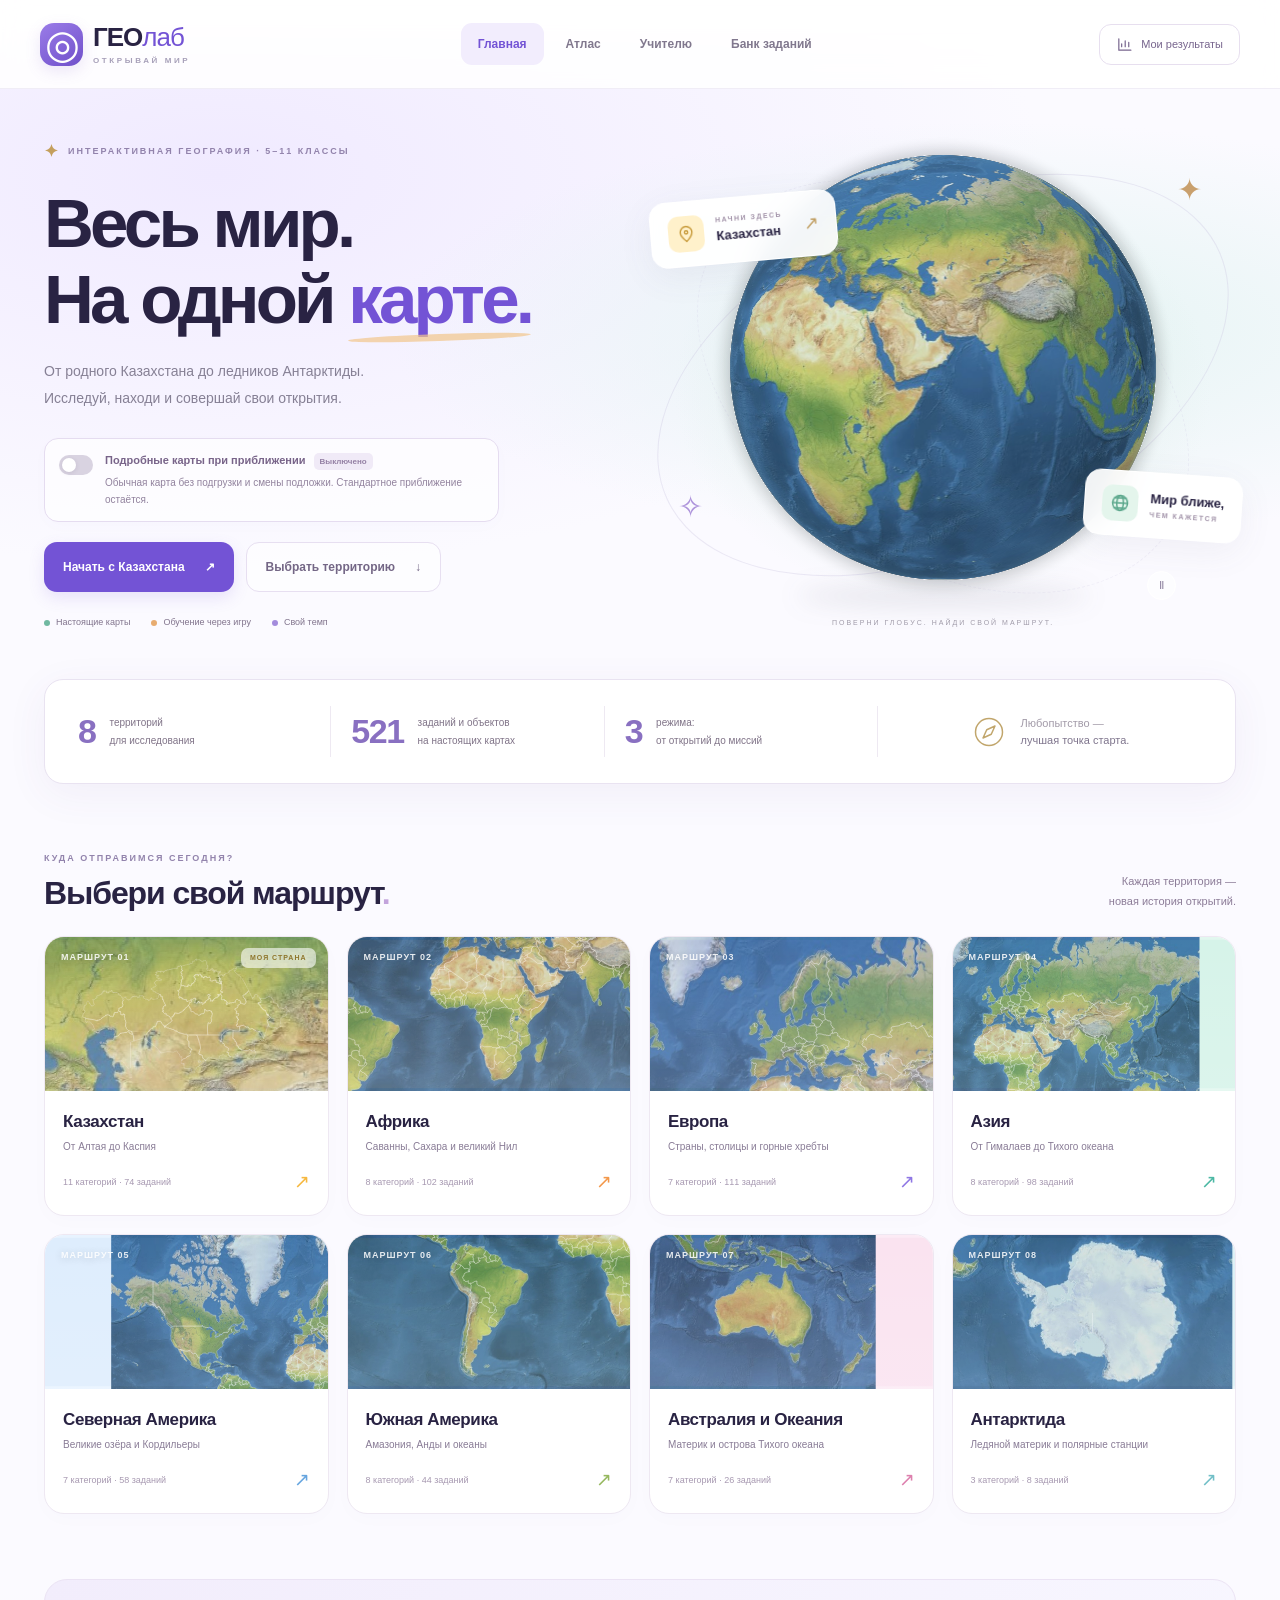
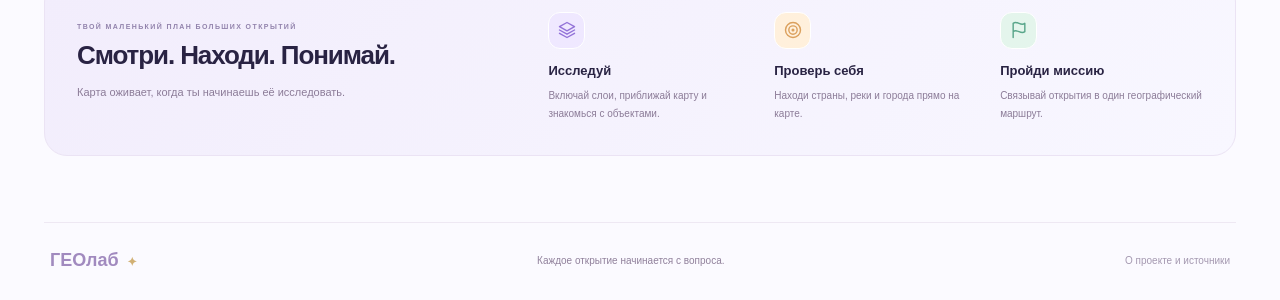
==== geolab/index.html @ 4f26cd67 "Make detailed terrain optional with a saved homepage switch, off by default" ====
<!doctype html><html lang="ru"><head><meta charset="utf-8"><meta name="viewport" content="width=device-width,initial-scale=1"><meta name="theme-color" content="#f6f5ff"><title>ГЕОлаб — весь мир на одной карте</title><meta name="description" content="Красочный интерактивный атлас: Казахстан, материки, физические карты, города, реки и географические экспедиции."><link rel="stylesheet" href="style.css?v=20261028-options"></head><body>
<header class="header"><div class="header-inner"><button class="brand" data-home aria-label="ГЕОлаб — главная"><span class="brand-mark" aria-hidden="true">◎</span><span>ГЕО<span class="brand-light">лаб</span><small>ОТКРЫВАЙ МИР</small></span></button><nav aria-label="Главная навигация"><button data-home class="nav-item active" id="navHome">Главная</button><button id="navAtlas" class="nav-item">Атлас</button><button id="navTeacher" class="nav-item">Учителю</button><button id="navBank" class="nav-item">Банк заданий</button></nav><button class="history-button" id="navHistory"><span data-icon="chart"></span><span>Мои результаты</span></button></div></header>
<div id="loading" role="status">Собираем мир воедино…</div>
<div id="homePage" hidden>
<main><section class="hero page-width"><div class="hero-copy"><div class="overline"><span class="tiny-sun">✦</span> ИНТЕРАКТИВНАЯ ГЕОГРАФИЯ · 5–11 КЛАССЫ</div><h1>Весь мир.<br>На одной <span>карте.</span></h1><p class="hero-description">От родного Казахстана до ледников Антарктиды.<br>Исследуй, находи и совершай свои открытия.</p><div class="map-preference"><label class="detail-option" for="detailedMapsOption"><input type="checkbox" role="switch" id="detailedMapsOption" aria-describedby="detailChoiceDescription" aria-checked="false"><span class="detail-switch" aria-hidden="true"></span><span class="detail-copy"><strong>Подробные карты при приближении <span id="detailChoiceState">Выключено</span></strong><small id="detailChoiceDescription">Обычная карта без подгрузки и смены подложки. Стандартное приближение остаётся.</small></span></label></div><div class="hero-buttons"><button class="btn primary" id="startKz">Начать с Казахстана <span>↗</span></button><button class="btn outline" id="chooseTerritory">Выбрать территорию <span>↓</span></button></div><div class="hero-points"><span><i class="pin-dot green"></i> Настоящие карты</span><span><i class="pin-dot orange"></i> Обучение через игру</span><span><i class="pin-dot purple"></i> Свой темп</span></div></div><div class="hero-art"><div class="orbit orbit-one"></div><div class="orbit orbit-two"></div><span class="spark spark-one">✦</span><span class="spark spark-two">✧</span><span class="spark spark-three">+</span><div class="globe-shadow"></div><canvas id="heroGlobe" aria-label="Вращающийся глобус Земли. Можно поворачивать перетаскиванием."></canvas><svg id="heroFallback" aria-hidden="true" viewBox="0 0 500 500"></svg><button id="heroPause" class="globe-pause" aria-label="Остановить вращение глобуса">Ⅱ</button><button class="floating floating-kz" data-region="kz"><span class="float-icon yellow" data-icon="pin"></span><span><small>НАЧНИ ЗДЕСЬ</small><strong>Казахстан</strong></span><b>↗</b></button><div class="floating floating-world"><span class="float-icon mint" data-icon="globe"></span><span><strong>Мир ближе,</strong><small>ЧЕМ КАЖЕТСЯ</small></span></div><div class="globe-caption">ПОВЕРНИ ГЛОБУС. НАЙДИ СВОЙ МАРШРУТ.</div></div></section>
<section class="numbers page-width"><div><strong>8</strong><span>территорий<br>для исследования</span></div><div><strong id="objectCount">500+</strong><span>заданий и объектов<br>на настоящих картах</span></div><div><strong>3</strong><span>режима:<br>от открытий до миссий</span></div><div class="numbers-note"><span data-icon="compass"></span><p>Любопытство —<br><b>лучшая точка старта.</b></p></div></section>
<section class="territory-section page-width" id="territories"><div class="section-heading"><div><div class="overline">КУДА ОТПРАВИМСЯ СЕГОДНЯ?</div><h2>Выбери свой маршрут<span>.</span></h2></div><p>Каждая территория —<br>новая история открытий.</p></div><div class="territory-grid" id="territoryGrid"></div></section>
<section class="how page-width"><div><div class="overline">ТВОЙ МАЛЕНЬКИЙ ПЛАН БОЛЬШИХ ОТКРЫТИЙ</div><h2>Смотри. Находи. Понимай.</h2><p>Карта оживает, когда ты начинаешь её исследовать.</p></div><div class="steps"><article><span class="step-icon purple" data-icon="layers"></span><h3>Исследуй</h3><p>Включай слои, приближай карту и знакомься с объектами.</p></article><article><span class="step-icon peach" data-icon="target"></span><h3>Проверь себя</h3><p>Находи страны, реки и города прямо на карте.</p></article><article><span class="step-icon mint" data-icon="flag"></span><h3>Пройди миссию</h3><p>Связывай открытия в один географический маршрут.</p></article></div></section>
</main></div>
<div id="atlasPage" hidden><main class="atlas-page page-width"><div class="atlas-title-row"><div><button class="back-link" data-home>← Все территории</button><h1 id="regionTitle">Казахстан</h1></div><div class="region-strip" id="regionStrip" aria-label="Выбор территории"></div></div><section class="workspace"><div class="map-column"><div class="map-toolbar"><div class="map-types" role="group" aria-label="Тип карты"><button class="active" data-map="physical">Физическая</button><button data-map="political">Политическая</button><button data-map="admin" id="adminMap">Области</button></div><button id="labelToggle" class="tool-button" title="Названия объектов"><span data-icon="label"></span><span>Названия</span></button><button id="fullscreen" class="tool-button" aria-label="На весь экран"><span data-icon="expand"></span></button></div><div id="mapStage" class="map-stage"><svg id="map" role="img" aria-label="Интерактивная карта. Объекты также доступны в списке под картой."></svg><div class="map-top-label"><span class="pin-dot green"></span><b id="mapTerritoryLabel">КАЗАХСТАН</b><small id="mapLayerLabel">Физическая карта</small></div><div class="map-zoom"><button id="zoomIn" aria-label="Приблизить">+</button><button id="zoomOut" aria-label="Отдалить">−</button><button id="resetMap" aria-label="Восстановить вид">⌖</button></div><div class="north-arrow">N<span>➤</span></div><div class="map-legend" id="mapLegend"></div><div id="mapTip" class="map-tip" role="status"></div><div class="terrain-status-wrap"><span id="terrainStatus" role="status" aria-live="polite"></span><button id="retryTerrain" hidden>Повторить</button></div><div class="map-instruction" id="mapInstruction">Выбери объект на карте, чтобы узнать больше</div></div><div class="map-status"><span class="map-credit"><i></i><span id="mapAttribution">Natural Earth · обзорная карта</span></span><span id="mapHelp">Колесо — масштаб · Перетаскивание — перемещение</span></div><details class="object-access"><summary>Список объектов на карте</summary><div id="objectList"></div></details></div><aside class="sidebar"><div class="mode-tabs" role="group" aria-label="Режим работы"><button data-mode="study" class="active"><span data-icon="compass"></span>Исследование</button><button data-mode="game"><span data-icon="target"></span>Игра</button><button data-mode="mission"><span data-icon="flag"></span>Геомиссия</button></div><div id="sidePanel"></div></aside></section></main></div>
<footer class="site-footer page-width"><button class="footer-brand" data-home>ГЕОлаб<span>✦</span></button><span>Каждое открытие начинается с вопроса.</span><button id="sources">О проекте и источники</button></footer>
<dialog id="modal"><button class="modal-close" id="closeModal" aria-label="Закрыть">×</button><div id="modalBody"></div></dialog>
<script src="assets/d3.min.js"></script><script src="globe.js"></script><script src="terrain.js?v=20261028"></script><script src="app.js?v=20261028-options"></script></body></html>
---- geolab/style.css ----
:root{--ink:#292343;--muted:#8a859b;--purple:#7353d5;--deep:#5d3cbe;--lavender:#f2edff;--mint:#5bb69f;--orange:#ed9e4b;--line:#eae7f0;--white:#fff;--body:#fbfaff}*{box-sizing:border-box}html{scroll-behavior:smooth}body{margin:0;background:var(--body);color:var(--ink);font:14px/1.5 'Segoe UI',Arial,sans-serif}button,input,select,textarea{font:inherit}button{cursor:pointer;transition:background .18s,box-shadow .18s,transform .18s}button:disabled{opacity:.55;cursor:default}button:hover:not(:disabled){filter:brightness(.98)}button:focus-visible,a:focus-visible,input:focus-visible,select:focus-visible,textarea:focus-visible,summary:focus-visible{outline:3px solid #ba9aef;outline-offset:4px}button{color:inherit}svg.icon{width:20px;height:20px;display:block;flex:none;fill:none;stroke:currentColor;stroke-width:1.7;stroke-linecap:round;stroke-linejoin:round}[data-icon]{display:inline-flex}button[data-home]{cursor:pointer}[hidden]{display:none!important}.page-width{width:min(1320px,calc(100% - 88px));margin-left:auto;margin-right:auto}.header{background:#ffffffda;border-bottom:1px solid #f0edf6;position:relative;z-index:10;backdrop-filter:blur(14px)}.header-inner{height:88px;width:min(1400px,calc(100% - 80px));margin:auto;display:flex;align-items:center;justify-content:space-between;gap:24px}.brand{border:0;background:none;padding:0;display:flex;align-items:center;gap:10px;text-align:left;line-height:1;font-size:26px;font-weight:800;letter-spacing:-1px}.brand-mark{display:grid;place-items:center;width:43px;height:43px;border-radius:14px;background:linear-gradient(145deg,#9a7ce8,#7050ca);color:white;font-size:40px;box-shadow:0 5px 15px #8c66cc28;font-weight:300}.brand-light{color:var(--purple);font-weight:500}.brand small{display:block;font-size:8px;letter-spacing:2.6px;color:#a7a0b9;margin-top:7px;font-weight:600}.header nav{display:flex;align-items:center;gap:5px}.nav-item{border:0;background:none;font-size:12px;padding:12px 17px;border-radius:11px;font-weight:600;color:#81788e}.nav-item.active,.nav-item:hover{color:var(--purple);background:#f2edfd}.history-button{display:flex;align-items:center;gap:8px;background:white;border:1px solid #e7dfef;padding:11px 16px;border-radius:12px;font-size:11px;color:#78668e}.history-button svg{width:17px;height:17px}.hero{min-height:590px;display:grid;grid-template-columns:1fr 1fr;align-items:center;gap:20px;position:relative}.hero:before{content:'';position:absolute;inset:-40px -44px 0;z-index:-1;background:radial-gradient(ellipse at 78% 45%,#e4f4f3 0,transparent 43%),radial-gradient(ellipse at 17% 20%,#f0eaff 0,transparent 55%)}.overline{font-size:9px;letter-spacing:2px;font-weight:700;color:#9283ac;display:flex;align-items:center;gap:8px}.tiny-sun{color:#c49f5d;font-size:17px}.hero h1{font-size:clamp(45px,5.4vw,77px);font-weight:750;line-height:1.09;letter-spacing:-3.8px;margin:22px 0 21px}.hero h1>span{color:var(--purple);position:relative;display:inline-block}.hero h1>span:after{content:'';position:absolute;left:0;right:0;height:7px;border-radius:100%;background:#f2c78c;bottom:-4px;transform:rotate(-2deg);opacity:.7}.hero-description{color:#868095;font-size:14px;line-height:1.9;margin:0 0 27px}.hero-buttons{display:flex;gap:12px;flex-wrap:wrap}.btn{border:0;border-radius:13px;padding:15px 19px;font-size:12px;font-weight:650;display:inline-flex;align-items:center;justify-content:center;gap:20px;min-height:48px}.btn.primary{background:var(--purple);color:white;box-shadow:0 6px 16px #7353d525}.btn.primary:hover{background:var(--deep);transform:translateY(-2px)}.btn.outline{background:#ffffff9c;color:#746786;border:1px solid #e7dff1}.btn.full{width:100%;justify-content:space-between}.btn.small{padding:10px 14px;min-height:38px;font-size:11px}.hero-points{display:flex;gap:21px;margin-top:24px;font-size:9px;color:#81748d}.hero-points>span{display:flex;align-items:center;gap:6px}.pin-dot{display:inline-block;width:6px;height:6px;border-radius:50%;flex:none}.pin-dot.green{background:#70b8a1}.pin-dot.orange{background:#e7ac70}.pin-dot.purple{background:#a38bdc}.hero-art{position:relative;width:100%;height:550px;isolation:isolate}.hero-art:before{content:'';position:absolute;inset:55px 10px 45px;border-radius:50%;background:radial-gradient(ellipse,#deede8,transparent 67%)}#heroGlobe,#heroFallback{position:absolute;width:90%;height:90%;top:2%;left:5%;z-index:2;touch-action:none;cursor:grab}#heroFallback{display:none}.globe-shadow{position:absolute;bottom:54px;left:25%;width:50%;height:18px;background:#50536425;filter:blur(12px);border-radius:50%;z-index:0}.orbit{position:absolute;inset:92px -10px 110px;border:1px solid #cbc5e15c;border-radius:50%;transform:rotate(-24deg);z-index:1}.orbit-two{transform:rotate(32deg);inset:100px 25px 95px;border-style:dashed;opacity:.6}.spark{position:absolute;color:#c9a06d;font-size:30px;z-index:4}.spark-one{right:34px;top:58px}.spark-two{left:28px;bottom:130px;color:#ad93db}.spark-three{right:14px;bottom:125px;color:#94bca7;font-weight:200}.floating{display:flex;align-items:center;gap:12px;position:absolute;z-index:4;background:#ffffffed;border:1px solid white;box-shadow:0 9px 35px #625b7f13;border-radius:16px;padding:14px 17px;text-align:left;backdrop-filter:blur(12px)}.floating-kz{top:87px;left:0;transform:rotate(-5deg)}.floating-kz:hover{transform:rotate(-2deg) translateY(-3px)}.floating-world{right:-6px;bottom:120px;transform:rotate(4deg)}.floating small{display:block;font-size:7px;font-weight:600;color:#a293a9;letter-spacing:1.5px}.floating strong{display:block;font-size:13px;line-height:1.6}.floating b{color:#c09e61;font-size:18px;margin-left:9px;font-weight:400}.float-icon{width:36px;height:36px;display:grid;place-items:center;border-radius:10px}.float-icon.yellow{background:#fff1cb;color:#c99c3d}.mint{background:#e4f5ec;color:#59a68a}.purple{background:#efe8ff;color:#9373d8}.peach{background:#fff0dc;color:#dba05d}.globe-caption{position:absolute;bottom:31px;text-align:center;width:100%;font-size:7px;letter-spacing:2px;color:#a09ba9}.globe-pause{position:absolute;right:60px;bottom:59px;z-index:5;background:#fff9;border:1px solid #fff;border-radius:50%;width:29px;height:29px;color:#9185a3;font-size:11px}.numbers{border:1px solid #e9e3f1;border-radius:19px;background:#fff;display:grid;grid-template-columns:1fr 1fr 1fr 1.2fr;padding:26px 33px;gap:20px;box-shadow:0 10px 40px #5d3f9010}.numbers>div{display:flex;align-items:center;gap:14px;border-right:1px solid #eee9f2}.numbers>div:last-child{border:0;justify-content:center}.numbers strong{font-size:34px;font-weight:600;letter-spacing:-1.5px;color:#8970c1}.numbers span{font-size:10px;color:#807488;line-height:1.8}.numbers-note>span svg{width:36px;height:36px;color:#c1a66c;stroke-width:1}.numbers-note p{font-size:11px;color:#a29aa8;margin:0}.numbers-note b{font-weight:500;color:#7f758d}.territory-section{padding-top:68px}.section-heading{display:flex;align-items:end;justify-content:space-between;margin-bottom:24px}.section-heading h2,.how h2{font-size:32px;letter-spacing:-1.1px;font-weight:650;margin:8px 0 0;line-height:1.2}.section-heading h2 span{color:#c3a4dc}.section-heading>p{font-size:11px;line-height:1.8;color:#8c7c98;margin:0;text-align:right}.territory-grid{display:grid;grid-template-columns:repeat(4,minmax(0,1fr));gap:18px}.territory-card{border:1px solid #eee8f2;background:white;border-radius:20px;overflow:hidden;text-align:left;padding:0;position:relative;box-shadow:0 5px 20px #493c6b04}.territory-card:hover{transform:translateY(-5px);box-shadow:0 12px 30px #74618b16;border-color:var(--accent)}.territory-card .thumb{height:154px;position:relative;overflow:hidden;background:var(--soft)}.thumb svg{width:100%;height:100%;display:block}.thumb:after{content:'';position:absolute;inset:0;background:linear-gradient(0deg,#fff2,transparent)}.card-number{position:absolute;top:14px;left:16px;color:#ffffffdc;font-size:9px;font-weight:700;letter-spacing:1px;z-index:1;text-shadow:0 1px 8px #0003}.card-tag{position:absolute;right:12px;top:11px;z-index:2;padding:5px 9px;border-radius:7px;background:#fff9;color:#8e762c;font-size:7px;font-weight:700;letter-spacing:1px}.card-content{padding:18px}.card-content h3{font-size:17px;font-weight:650;letter-spacing:-.4px;margin:0 0 5px}.card-content p{font-size:10px;color:#897c96;margin:0 0 14px}.card-bottom{display:flex;align-items:center;justify-content:space-between;color:#a799b1;font-size:9px}.card-bottom b{font-size:19px;color:var(--accent);font-weight:400}.how{margin-top:65px;margin-bottom:66px;padding:32px;border:1px solid #ebe3f4;border-radius:23px;background:linear-gradient(130deg,#f2edfc,#f8f7ff);display:grid;grid-template-columns:1fr 1.5fr;gap:35px;align-items:center}.how .overline{font-size:7px;letter-spacing:1.4px}.how h2{font-size:26px}.how p{font-size:11px;color:#8c7c98;line-height:1.8}.steps{display:grid;grid-template-columns:repeat(3,1fr);gap:23px}.step-icon{width:37px;height:37px;display:grid;place-items:center;border-radius:12px;border:1px solid #fff}.steps h3{font-size:13px;margin:12px 0 7px}.steps p{font-size:10px;margin:0}.site-footer{display:flex;justify-content:space-between;align-items:center;gap:15px;padding:23px 0 25px;border-top:1px solid #eee8f3;color:#90809b;font-size:10px}.site-footer button{border:0;background:none;font:inherit;color:#a498b0}.site-footer .footer-brand{font-size:18px;font-weight:700;color:#a18abf}.footer-brand span{font-size:12px;margin-left:8px;color:#d1b074}.atlas-page{padding-top:26px;padding-bottom:25px}.atlas-title-row{display:flex;justify-content:space-between;align-items:center;gap:20px;margin-bottom:23px}.back-link{border:0;background:none;padding:0;color:#8d769d;font-size:10px}.atlas-title-row h1{font-size:31px;letter-spacing:-1px;margin:6px 0 0;font-weight:650;line-height:1.1}.region-strip{display:flex;gap:5px;flex-wrap:wrap;justify-content:end;max-width:800px}.region-chip{font-size:9px;padding:8px 11px;border:1px solid #e6deef;border-radius:20px;background:white;color:#9b8aa6}.region-chip.active{background:#eee6fd;border-color:#dfd1f8;color:var(--purple);font-weight:600}.workspace{display:grid;grid-template-columns:minmax(0,1fr) 345px;border-radius:21px;overflow:hidden;border:1px solid #e5deee;box-shadow:0 12px 42px #503b7410;background:#fff;min-height:640px}.map-column{display:flex;flex-direction:column;min-width:0}.map-toolbar{display:flex;align-items:center;justify-content:space-between;gap:8px;background:#fff;padding:12px 16px;border-bottom:1px solid #eee7f4}.map-types{display:flex;padding:4px;background:#f6f3fa;border-radius:10px;gap:2px}.map-types button{padding:7px 10px;border:0;background:none;border-radius:7px;font-size:10px;color:#9c8da9}.map-types button.active{background:white;box-shadow:0 1px 7px #4d376b13;color:#8060b8}.tool-button{background:none;border:0;display:flex;align-items:center;gap:5px;color:#a793af;font-size:9px;padding:5px}.tool-button svg{width:16px;height:16px}.map-stage{position:relative;background:#91bdcf;flex:1;min-height:510px;overflow:hidden}.map-stage>svg{width:100%;height:100%;position:absolute;inset:0;touch-action:none;cursor:grab}.map-stage>svg:active{cursor:grabbing}.map-top-label{position:absolute;left:19px;top:18px;background:#fffffff0;backdrop-filter:blur(10px);box-shadow:0 4px 15px #3b5b6e0b;border:1px solid #fff7;border-radius:11px;padding:10px 13px;display:flex;align-items:center;gap:8px;pointer-events:none}.map-top-label b{font-size:9px;letter-spacing:1.1px}.map-top-label small{font-size:8px;border-left:1px solid #e9e1ef;padding-left:9px;color:#978c9c}.map-zoom{position:absolute;right:15px;top:73px;background:#ffffffed;border-radius:11px;display:grid;box-shadow:0 4px 15px #31455618;border:1px solid white;padding:3px}.map-zoom button{border:0;background:none;width:32px;height:34px;font-size:21px;color:#8d7d9d}.map-zoom button+button{border-top:1px solid #ece6f1}.north-arrow{position:absolute;right:29px;bottom:84px;color:#faf8ff;font-size:10px;font-weight:700;display:grid;text-align:center;text-shadow:0 1px 4px #41647a}.north-arrow span{font-size:25px;transform:rotate(-90deg)}.map-legend{position:absolute;left:17px;bottom:51px;max-width:210px;background:#fffffff0;border-radius:10px;padding:11px 13px;box-shadow:0 5px 20px #4159610c;color:#91829e;pointer-events:none;font-size:9px;line-height:1.7}.map-legend strong{display:block;font-size:9px;font-weight:700;color:#7a6990;margin-bottom:4px}.legend-scale{display:flex;margin:6px 0 2px;width:130px;height:5px;border-radius:4px;background:linear-gradient(90deg,#a2c89f,#d8dbad,#dfc6a2,#a58a73,#f1eee7)}.legend-point{display:inline-block;width:7px;height:7px;border-radius:50%;background:#f0ad60;border:1px solid white;margin-right:5px}.map-instruction{position:absolute;bottom:14px;left:50%;transform:translateX(-50%);border-radius:20px;background:#ffffffed;padding:8px 14px;color:#8a789a;font-size:9px;box-shadow:0 5px 20px #364b6710;white-space:nowrap;pointer-events:none;max-width:93%;overflow:hidden;text-overflow:ellipsis}.map-status{padding:9px 14px;display:flex;justify-content:space-between;gap:10px;color:#8e7f99;font-size:8px;border-bottom:1px solid #eee7f5}.map-status i{display:inline-block;width:4px;height:4px;border-radius:50%;background:#8fbaa7;margin-right:4px}.object-access{font-size:10px;color:#8b709d;padding:9px 14px;background:#fdfbff}.object-access summary{cursor:pointer}.object-access>div{display:flex;gap:5px;flex-wrap:wrap;max-height:180px;overflow:auto;padding-top:8px}.object-access button{font-size:10px;background:white;border:1px solid #e8def0;border-radius:6px;padding:6px 9px;color:#8b77a1}.sidebar{border-left:1px solid #eae3f2;background:#fdfcff;padding:18px 19px;min-width:0}.mode-tabs{display:flex;align-items:center;gap:2px;border-radius:11px;padding:4px;background:#f2edf8;margin-bottom:22px}.mode-tabs button{flex:1;border:0;border-radius:8px;background:none;color:#9b8bab;font-size:9px;padding:9px 3px;display:flex;align-items:center;justify-content:center;gap:4px;white-space:nowrap}.mode-tabs button.active{background:white;box-shadow:0 2px 8px #5138790d;color:var(--purple)}.mode-tabs svg{width:13px;height:13px}.panel-eyebrow{font-size:8px;letter-spacing:1.5px;font-weight:700;color:#b0a0bc;margin:0 0 9px}.panel-title{font-size:23px;line-height:1.25;font-weight:650;letter-spacing:-.7px;margin:0 0 11px}.panel-desc{font-size:10px;line-height:1.8;color:#80718b;margin:0 0 18px}.category-grid{display:grid;grid-template-columns:repeat(3,1fr);gap:7px;margin:10px 0 18px}.category-card{display:flex;flex-direction:column;align-items:center;justify-content:center;text-align:center;gap:5px;background:#fff;border:1px solid #ebe3f2;border-radius:12px;padding:10px 3px;min-height:87px;color:#897298}.category-card.active{border-color:#b59bdc;background:#f6f0ff;box-shadow:0 3px 10px #9772c00b}.cat-icon{width:30px;height:30px;display:grid;place-items:center;border-radius:9px;background:var(--cat-bg);color:var(--cat-color)}.cat-icon svg{width:18px;height:18px}.category-card strong{font-size:8px;font-weight:600;line-height:1.25}.category-card small{font-size:7px;color:#9d87ac}.field-label{display:block;font-size:9px;font-weight:600;color:#9e8aad;margin:13px 0 7px}.grade-row{display:flex;gap:5px}.grade-row button{width:31px;height:30px;border:1px solid #e9e0f1;border-radius:8px;background:white;color:#b0a0bc;font-size:10px}.grade-row button.active{background:var(--purple);border-color:var(--purple);color:white}.input,select,textarea{border:1px solid #e7deef;border-radius:9px;padding:10px 12px;background:#fff;color:#746182;width:100%;font-size:11px}.input::placeholder,textarea::placeholder{color:#c0b3cb}.form-row{display:grid;grid-template-columns:1fr 1fr;gap:10px}.checkbox-label{display:flex;align-items:center;gap:6px;font-size:9px;color:#8d769b;margin:12px 0}.checkbox-label input{accent-color:var(--purple)}.panel-actions{margin-top:17px}.panel-note{font-size:8px;color:#95839f;line-height:1.8;margin-top:10px}.object-info{background:linear-gradient(135deg,#f2ecff,#f8f5ff);border:1px solid #e9dff6;border-radius:14px;padding:17px;margin-bottom:19px}.object-info h3{font-size:20px;letter-spacing:-.5px;margin:4px 0 9px}.object-info p{font-size:11px;line-height:1.9;color:#9d8bae;margin:0}.object-info .pill{margin-bottom:8px}.pill{display:inline-flex;gap:5px;align-items:center;font-size:8px;color:#a98cba;background:#efe7f7;padding:5px 8px;border-radius:6px}.question-meta{display:flex;justify-content:space-between;font-size:9px;color:#8a6c9a}.progress-bar{height:5px;background:#eee5f5;border-radius:5px;margin:12px 0 20px;overflow:hidden}.progress-bar>i{height:100%;display:block;background:linear-gradient(90deg,#a58ae2,#7651cd);border-radius:5px;transition:width .3s}.question-title{font-size:23px;line-height:1.45;letter-spacing:-.5px;margin:13px 0 12px;font-weight:650}.question-title em{font-style:normal;color:var(--purple)}.feedback{border:1px solid #d9eadb;border-radius:12px;background:#f0f8f0;padding:13px;color:#759279;font-size:11px;line-height:1.8;margin:16px 0}.feedback.bad{background:#fff4ec;border-color:#f3dfcc;color:#b18b6e}.feedback strong{display:block;font-weight:650;margin-bottom:5px}.hint-button{border:1px solid #e6dcf0;background:white;color:#a189b0;border-radius:9px;padding:10px 13px;font-size:10px;display:flex;align-items:center;gap:6px}.hint-copy{font-size:10px;line-height:1.8;color:#ac9b6c;background:#fbf5e8;padding:11px;border-radius:9px;margin:12px 0}.mission-cover{height:104px;border-radius:13px;background:linear-gradient(125deg,#eee4fa,#e1f1e8);position:relative;overflow:hidden;margin:15px 0}.mission-cover:before{content:'✦';font-size:100px;position:absolute;right:22px;top:-23px;color:#fffb;transform:rotate(15deg)}.mission-cover strong{position:absolute;left:17px;bottom:18px;max-width:170px;font-size:17px;line-height:1.4;color:#8e76ad}.mission-count{font-size:9px;color:#b7a6c3;margin:10px 0 16px}.result-score{font-size:69px;letter-spacing:-5px;color:var(--purple);line-height:1.2;margin:20px 0 12px;font-weight:600}.result-score small{font-size:23px;color:#c2b3d0;letter-spacing:0}.result-cards{display:grid;grid-template-columns:1fr 1fr;gap:8px;margin:18px 0}.result-cards>div{border:1px solid #eae0f4;background:#fff;border-radius:11px;padding:13px;font-size:9px;color:#947ba3}.result-cards strong{font-size:19px;display:block;color:#9677b8;margin-bottom:4px}.action-row{display:flex;gap:8px;flex-wrap:wrap;margin-top:12px}.map-tip{position:absolute;display:none;pointer-events:none;background:#fffffff5;padding:8px 12px;border-radius:9px;font-size:10px;color:#786484;box-shadow:0 4px 22px #1e334a20;z-index:7}.country-map{stroke:#49666099;stroke-width:.7;vector-effect:non-scaling-stroke}.region-map{stroke:#fff;stroke-width:1.1;vector-effect:non-scaling-stroke}.target-feature{cursor:pointer;transition:fill .15s,stroke .15s}.target-feature:hover{filter:brightness(1.05)}.target-feature.area:hover{fill:#e8d3ffaa!important;stroke:#aa72da;stroke-width:1.6}.target-feature.correct{stroke:#2f9c68!important;stroke-width:3!important;fill:#96dcb07c!important}.target-feature.wrong{stroke:#df856a!important;stroke-width:2!important;fill:#eeb39b88!important}.target-feature.selected{stroke:#8654c9!important;stroke-width:2.5!important;fill:#b88bdf66!important}.river-line{fill:none;stroke:#519ac4;stroke-width:1.5;vector-effect:non-scaling-stroke;pointer-events:none}.river-hit{fill:none;stroke:transparent;stroke-width:15;vector-effect:non-scaling-stroke;pointer-events:stroke;cursor:pointer}.river-line.correct{stroke:#39b57c!important;stroke-width:4}.river-line.wrong{stroke:#ec8567!important;stroke-width:3}.river-line.selected{stroke:#9d65d3!important;stroke-width:3}.map-label{fill:#514459;font-size:10px;font-weight:600;paint-order:stroke;stroke:#fff;stroke-width:2.5;stroke-opacity:.9;text-anchor:middle;pointer-events:none}.point-marker{stroke:#fff;stroke-width:2;filter:drop-shadow(0 2px 2px #0003)}.point-hit{fill:transparent;cursor:pointer}.marker-icon{fill:white;font-size:11px;font-weight:700;text-anchor:middle;dominant-baseline:central;pointer-events:none}.point-marker.correct{fill:#50b880!important;stroke:#fff!important;stroke-width:3!important}.point-marker.wrong{fill:#e69173!important}.point-marker.selected{fill:#a36add!important}.graticule{fill:none;stroke:#809ea8;stroke-opacity:.2;stroke-width:.6;pointer-events:none}.context-rivers{fill:none;stroke:#5d9cb1;stroke-width:.6;opacity:.5;pointer-events:none}.context-lakes{fill:#76adc6;stroke:#668e9c;stroke-width:.4;pointer-events:none}.background-mountain{font-size:10px;fill:#8c785f;pointer-events:none}.full-map .workspace{border-radius:0;min-height:100vh}.full-map .map-stage{height:calc(100vh - 115px)}#loading{padding:90px 20px;text-align:center;color:#b09bc5;font-size:14px}dialog{width:min(900px,calc(100vw - 40px));max-height:88vh;overflow:auto;border:1px solid #efe7f4;border-radius:23px;padding:32px;color:var(--ink);background:#fdfbff;box-shadow:0 20px 100px #35245d33}dialog::backdrop{background:#2d214a7d;backdrop-filter:blur(8px)}.modal-close{position:sticky;float:right;top:0;background:white;border:1px solid #eee5f5;width:32px;height:32px;border-radius:50%;font-size:23px;color:#af97bf;z-index:3}.modal-heading{font-size:27px;font-weight:650;letter-spacing:-.8px;margin:0 40px 10px 0}.modal-desc{font-size:12px;color:#8c7599;line-height:1.9;margin-bottom:20px}.modal-tabs{display:flex;gap:7px;margin:15px 0}.modal-tabs button{border:1px solid #e9dff3;border-radius:9px;background:white;color:#a58ab5;padding:9px 13px;font-size:11px}.modal-tabs button.active{background:#eee5fc;color:var(--purple)}table{width:100%;border-collapse:collapse;font-size:11px}th,td{padding:12px 8px;border-bottom:1px solid #eee4f6;text-align:left;vertical-align:top}th{font-size:9px;color:#ac95bd}td{color:#8f799f}tr .btn{font-size:10px}.empty-state{background:#f4eefb;padding:24px;border-radius:13px;color:#ac95bd;font-size:12px}.bank-row{display:grid;grid-template-columns:1fr auto;gap:12px;align-items:center;border:1px solid #eae0f3;background:#fff;border-radius:11px;padding:12px 15px;margin:8px 0}.bank-row h3{font-size:12px;font-weight:600;margin:0 0 4px}.bank-row p{font-size:10px;color:#8e769c;margin:0}.bank-row button{background:#f6f0fd;color:#a28ab7;border:0;border-radius:8px;font-size:10px;padding:8px 11px}.modal-grid{display:grid;grid-template-columns:1fr 1fr;gap:28px}.teacher-section{background:white;border:1px solid #eadff3;border-radius:14px;padding:18px}.teacher-section h3{font-size:14px;margin:0 0 11px}.teacher-cats{display:flex;flex-wrap:wrap;gap:8px;margin:12px 0}.teacher-cats label{display:flex;align-items:center;gap:4px;font-size:10px;color:#a18ab2}.teacher-cats input{accent-color:var(--purple)}.source-list{font-size:12px;line-height:1.9;color:#8a719a}.source-list a{color:#8965be}.source-list li{margin-bottom:9px}.toast{position:fixed;bottom:24px;left:50%;transform:translateX(-50%);background:#fff;border:1px solid #e2d6f1;color:#a18bb2;padding:13px 20px;border-radius:12px;box-shadow:0 8px 30px #3b225a20;font-size:12px;z-index:50}
@media(min-width:1550px){.hero{min-height:650px}.hero-art{height:600px}.hero h1{font-size:82px}.workspace{min-height:740px}.map-stage{min-height:600px}.thumb{height:180px!important}}
@media(max-width:1120px){.page-width{width:calc(100% - 48px)}.header-inner{width:calc(100% - 48px)}.nav-item{padding:11px;font-size:11px}.hero h1{font-size:60px}.hero-art{height:480px}.hero{min-height:540px}.floating-kz{left:-15px}.floating-world{right:-3px;bottom:95px}.hero-buttons{gap:8px}.hero-buttons .btn{padding:13px;font-size:10px;gap:9px}.hero-points{gap:13px;font-size:8px}.workspace{grid-template-columns:minmax(0,1fr) 315px}.sidebar{padding:15px}.numbers{padding:22px}.numbers strong{font-size:30px}.territory-grid{gap:13px}.card-content{padding:15px}.card-content h3{font-size:15px}.how{gap:20px;padding:24px;grid-template-columns:1fr 1.5fr}.steps{gap:14px}.section-heading h2{font-size:29px}.region-strip{max-width:600px}.mapHelp{display:none}}
@media(max-width:850px){.header nav .nav-item{font-size:10px;padding:10px 8px}.history-button span:last-child{display:none}.history-button{padding:11px}.hero{grid-template-columns:1.05fr 1fr;gap:0;min-height:490px}.hero h1{font-size:51px}.hero-art{height:430px}.hero-description{font-size:11px}.hero .overline{font-size:7px;letter-spacing:1px}.floating{padding:10px;gap:7px;border-radius:12px}.floating strong{font-size:10px}.floating small{font-size:6px}.float-icon{width:29px;height:29px}.floating-kz{top:74px}.floating-world{bottom:84px}.globe-caption{font-size:6px;letter-spacing:1px}.hero-points{flex-wrap:wrap;gap:10px}.numbers{grid-template-columns:1fr 1fr 1fr}.numbers-note{display:none!important}.numbers>div:nth-child(3){border:0}.territory-grid{grid-template-columns:repeat(2,1fr)}.thumb{height:180px!important}.how{grid-template-columns:1fr}.workspace{grid-template-columns:minmax(0,1fr) 300px}.map-types button{padding:6px;font-size:8px}.map-toolbar{padding:10px}.tool-button>span:not([data-icon]){display:none}.region-strip{max-width:470px}.region-chip{font-size:8px;padding:6px 8px}.map-status>span:last-child{display:none}.map-top-label{left:12px;top:12px;gap:5px;padding:9px}.map-top-label small{display:none}.map-legend{font-size:8px;left:11px;max-width:170px}.map-instruction{font-size:8px}.modal-grid{gap:16px}}
@media(max-width:660px){.page-width{width:calc(100% - 32px)}.header-inner{height:74px;width:calc(100% - 32px);gap:12px}.brand{font-size:22px}.brand-mark{width:35px;height:35px;border-radius:11px;font-size:33px}.brand small{font-size:6px;letter-spacing:2px}.header nav{gap:0}.header nav .nav-item{padding:10px 8px}.header nav #navHome,.header nav #navBank{display:none}.history-button{padding:8px;border-radius:9px}.hero{grid-template-columns:1fr;min-height:auto;padding-top:36px}.hero-copy{text-align:center;position:relative;z-index:5}.hero .overline{justify-content:center;font-size:7px;letter-spacing:1.2px}.hero h1{font-size:55px;letter-spacing:-2.8px;margin:17px 0 18px}.hero-description{font-size:12px;margin-bottom:22px}.hero-buttons{justify-content:center}.hero-buttons .btn{font-size:11px;padding:13px 15px}.hero-points{justify-content:center;font-size:8px;margin-top:18px}.hero-art{height:390px;margin-top:4px;width:min(440px,100%);justify-self:center}.floating-kz{left:4px;top:50px}.floating-world{right:0;bottom:85px}.globe-shadow{bottom:48px}.globe-caption{bottom:25px}.orbit{inset:65px 0 85px}.orbit-two{inset:60px 20px 80px}.globe-pause{bottom:54px;right:45px}.spark-one{top:35px;font-size:22px}.spark-two{font-size:22px;bottom:110px}.hero:before{inset:-20px -16px 0}.numbers{padding:18px 13px;gap:9px;border-radius:15px}.numbers>div{gap:7px;align-items:start}.numbers strong{font-size:25px;line-height:1.2}.numbers span{font-size:7px;line-height:1.8}.territory-section{padding-top:42px}.section-heading{align-items:start;margin-bottom:18px}.section-heading h2{font-size:25px}.section-heading .overline{font-size:7px;letter-spacing:1px}.section-heading>p{display:none}.territory-grid{gap:11px}.territory-card{border-radius:15px}.thumb{height:115px!important}.card-content{padding:13px 11px}.card-content h3{font-size:14px;line-height:1.2;min-height:17px}.card-content p{font-size:8px;line-height:1.6;margin-bottom:10px;min-height:26px}.card-bottom{font-size:7px}.card-tag{font-size:6px;right:7px;top:8px;padding:4px 6px}.card-number{font-size:7px;left:10px;top:10px}.how{margin-top:35px;margin-bottom:32px;padding:21px 18px;gap:22px;border-radius:18px}.how h2{font-size:23px}.how .overline{font-size:6px;line-height:1.9}.how>div>p{font-size:10px}.steps{gap:12px}.steps h3{font-size:11px}.steps p{font-size:9px}.step-icon{width:32px;height:32px;border-radius:10px}.site-footer{font-size:8px;padding:18px 0;gap:10px;flex-wrap:wrap}.site-footer>span{display:none}.atlas-page{padding-top:18px}.atlas-title-row{display:block;margin-bottom:15px}.atlas-title-row h1{font-size:27px}.region-strip{max-width:none;justify-content:start;margin-top:16px;gap:5px}.region-chip{padding:6px 9px}.workspace{display:flex;flex-direction:column;border-radius:16px}.map-stage{flex:none;height:440px;min-height:0}.map-column{flex:none}.map-toolbar{padding:10px 12px}.map-types button{font-size:9px;padding:7px 9px}.sidebar{border-left:0;border-top:1px solid #e9e0f3;padding:18px}.mode-tabs{margin-bottom:21px}.mode-tabs button{font-size:10px;padding:10px 5px}.mode-tabs svg{width:15px;height:15px}.category-grid{grid-template-columns:repeat(4,1fr);gap:7px}.category-card strong{font-size:8px}.category-card small{font-size:7px}.panel-title{font-size:24px}.panel-desc{font-size:11px}.field-label{font-size:10px}.grade-row button{width:36px;height:32px}.panel-note{font-size:9px}.map-legend{bottom:49px;max-width:160px}.map-top-label b{font-size:8px}.modal-grid{grid-template-columns:1fr}dialog{padding:23px 18px;width:calc(100vw - 24px);max-height:91vh;border-radius:19px}.modal-heading{font-size:24px}.modal-desc{font-size:11px}.form-row{gap:8px}.bank-row{padding:11px}.map-label{font-size:9px}.map-status{font-size:7px}.object-access{font-size:9px}.full-map .map-stage{height:75vh}.full-map .workspace{overflow:auto}.map-zoom{right:11px}.object-info p{font-size:12px}.question-title{font-size:25px}.feedback{font-size:12px}}
@media(prefers-reduced-motion:reduce){html{scroll-behavior:auto}*{transition:none!important}}

/* Detail status and source credit stay outside the answer layer. */
.map-credit{display:flex;align-items:center;gap:4px;flex-wrap:wrap}.map-credit a{color:#7e6b91;text-decoration:none}.map-credit a:hover{text-decoration:underline}.terrain-status-wrap{position:absolute;left:18px;top:65px;max-width:calc(100% - 85px);pointer-events:none;display:flex;gap:7px;align-items:center}.terrain-status-wrap:has(#terrainStatus:empty){display:none}#terrainStatus{font-size:9px;line-height:1.5;color:#766582;background:#ffffffed;padding:6px 9px;border-radius:8px;box-shadow:0 2px 10px #28374710}.terrain-status-wrap button{pointer-events:auto;font-size:9px;color:#7656a4;background:#fff;border:1px solid #e3d7ee;padding:5px 8px;border-radius:7px}.map-status{flex-wrap:wrap}.map-stage image{pointer-events:none}@media(max-width:660px){.terrain-status-wrap{left:12px;top:52px;max-width:calc(100% - 70px)}#terrainStatus{font-size:8px;padding:5px 7px}.map-credit{font-size:7px}}

.detailed-terrain .legend-scale{background:linear-gradient(90deg,#23683f,#79a750,#d9c56d,#c37a4b,#c25946,#f8f3e9)}

.map-preference{max-width:455px;margin:0 0 20px;text-align:left}.detail-option{display:flex;gap:12px;align-items:flex-start;border:1px solid #e5dcf0;background:#ffffffb5;border-radius:14px;padding:13px 14px;cursor:pointer;position:relative;box-shadow:0 4px 18px #5d3cbe04}.detail-option:focus-within{outline:3px solid #ba9aef;outline-offset:3px}.detail-option input{position:absolute;opacity:0;width:1px;height:1px}.detail-switch{width:34px;height:20px;flex:none;border-radius:20px;background:#d9d3e1;position:relative;margin-top:3px;transition:background .18s}.detail-switch:after{content:'';position:absolute;top:3px;left:3px;width:14px;height:14px;background:#fff;border-radius:50%;box-shadow:0 1px 4px #44345420;transition:transform .18s}.detail-option input:checked+.detail-switch{background:#8764ce}.detail-option input:checked+.detail-switch:after{transform:translateX(14px)}.detail-copy strong{display:block;color:#786489;font-size:11px;font-weight:600;line-height:1.6}.detail-copy strong span{display:inline-block;font-size:8px;line-height:1.4;background:#f0eaf7;color:#9480a4;padding:3px 6px;border-radius:5px;margin-left:5px;vertical-align:middle}.detail-copy small{display:block;font-size:10px;color:#92839e;line-height:1.7;margin-top:4px}.detail-option input:checked~.detail-copy strong span{color:#7752b3;background:#ede3fc}@media(max-width:660px){.map-preference{max-width:390px;margin:0 auto 18px}.detail-option{padding:12px;gap:10px}.detail-copy strong{font-size:10px}.detail-copy small{font-size:9px}.detail-copy strong span{font-size:7px}}
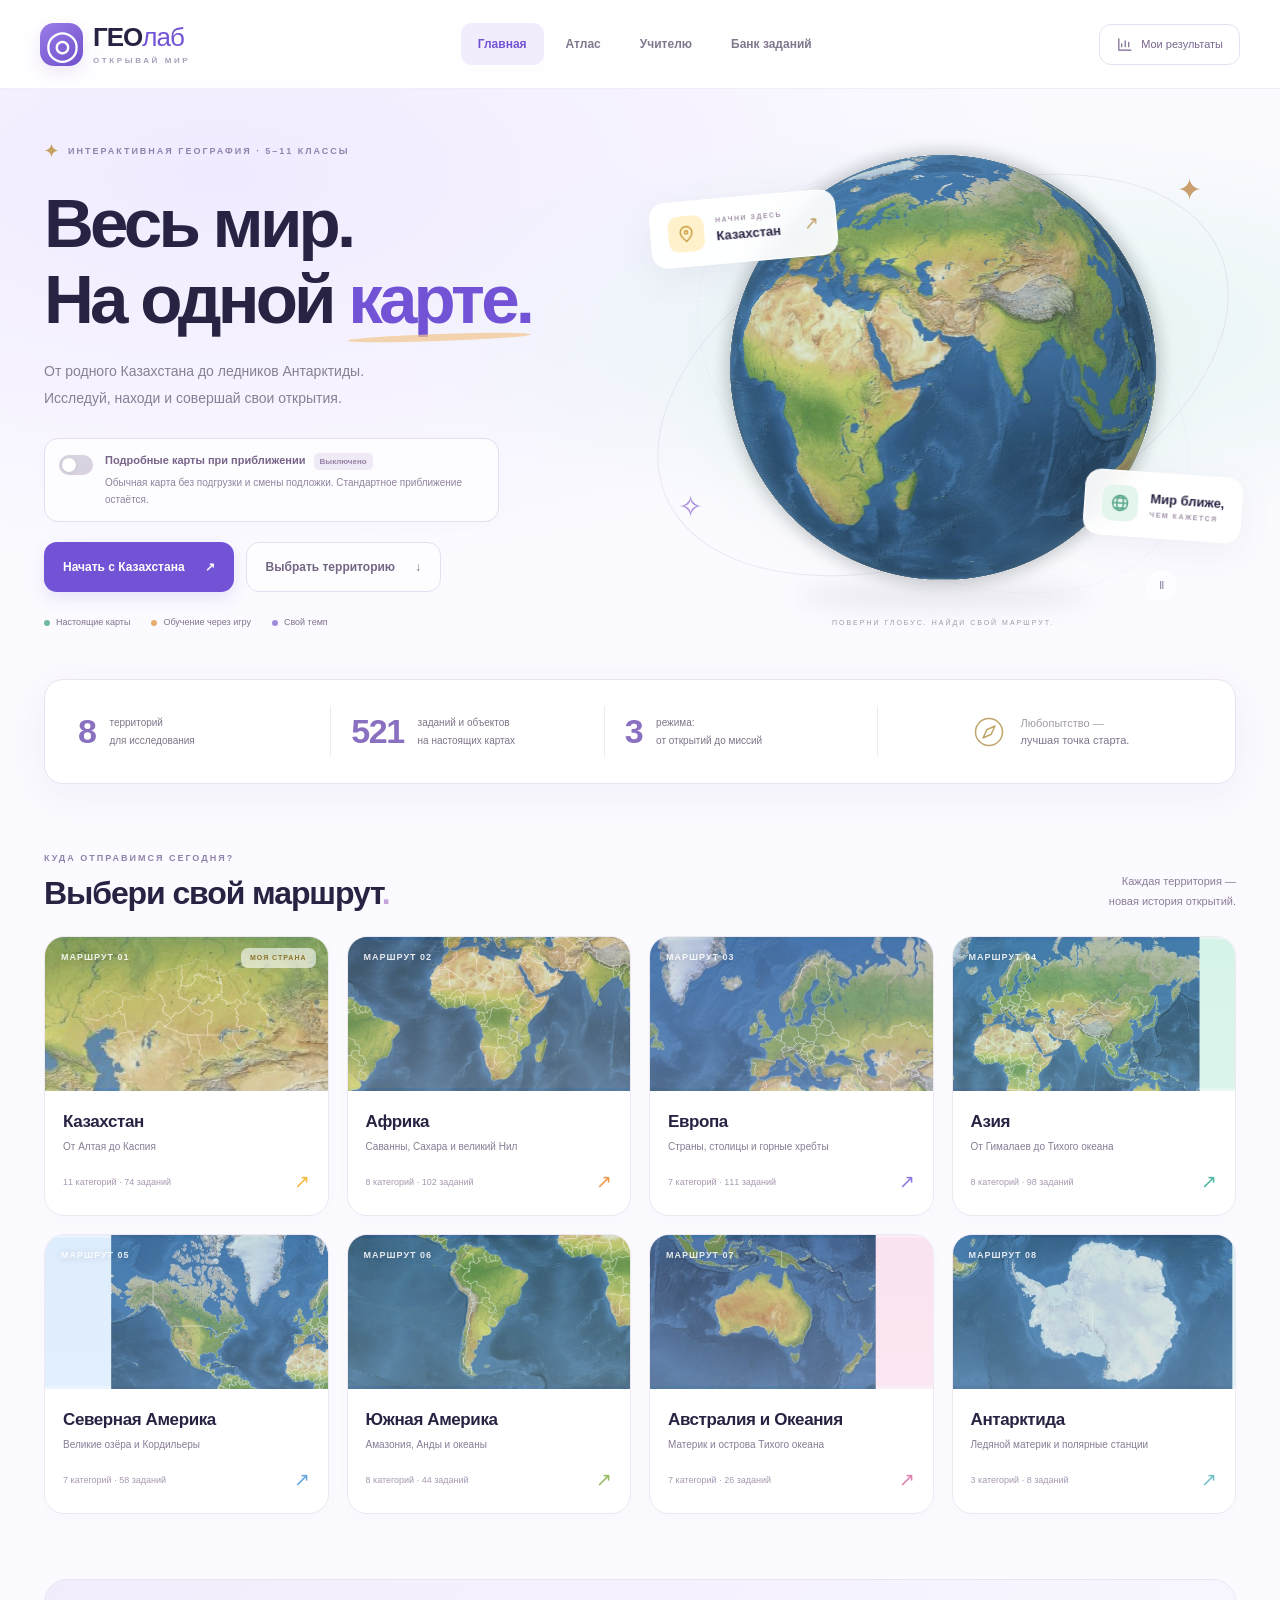
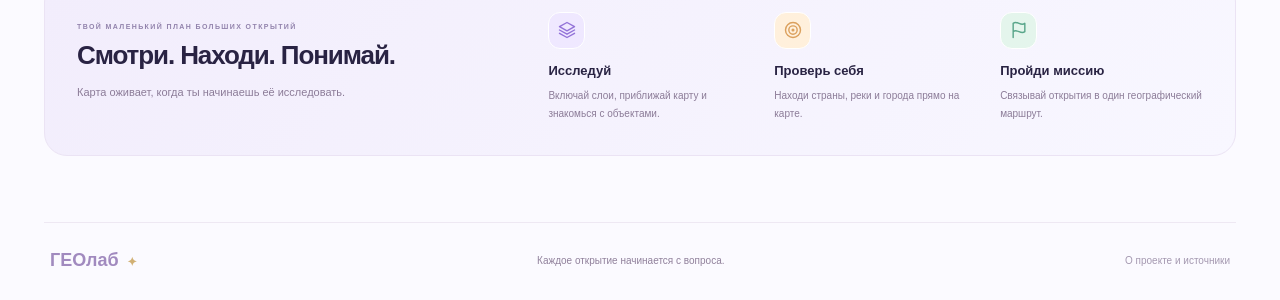
==== commit 271dfed4: "Keep loaded NASA terrain and finest detail when zooming out" ====
--- a/geolab/index.html
+++ b/geolab/index.html
@@ -10,4 +10,4 @@
 <div id="atlasPage" hidden><main class="atlas-page page-width"><div class="atlas-title-row"><div><button class="back-link" data-home>← Все территории</button><h1 id="regionTitle">Казахстан</h1></div><div class="region-strip" id="regionStrip" aria-label="Выбор территории"></div></div><section class="workspace"><div class="map-column"><div class="map-toolbar"><div class="map-types" role="group" aria-label="Тип карты"><button class="active" data-map="physical">Физическая</button><button data-map="political">Политическая</button><button data-map="admin" id="adminMap">Области</button></div><button id="labelToggle" class="tool-button" title="Названия объектов"><span data-icon="label"></span><span>Названия</span></button><button id="fullscreen" class="tool-button" aria-label="На весь экран"><span data-icon="expand"></span></button></div><div id="mapStage" class="map-stage"><svg id="map" role="img" aria-label="Интерактивная карта. Объекты также доступны в списке под картой."></svg><div class="map-top-label"><span class="pin-dot green"></span><b id="mapTerritoryLabel">КАЗАХСТАН</b><small id="mapLayerLabel">Физическая карта</small></div><div class="map-zoom"><button id="zoomIn" aria-label="Приблизить">+</button><button id="zoomOut" aria-label="Отдалить">−</button><button id="resetMap" aria-label="Восстановить вид">⌖</button></div><div class="north-arrow">N<span>➤</span></div><div class="map-legend" id="mapLegend"></div><div id="mapTip" class="map-tip" role="status"></div><div class="terrain-status-wrap"><span id="terrainStatus" role="status" aria-live="polite"></span><button id="retryTerrain" hidden>Повторить</button></div><div class="map-instruction" id="mapInstruction">Выбери объект на карте, чтобы узнать больше</div></div><div class="map-status"><span class="map-credit"><i></i><span id="mapAttribution">Natural Earth · обзорная карта</span></span><span id="mapHelp">Колесо — масштаб · Перетаскивание — перемещение</span></div><details class="object-access"><summary>Список объектов на карте</summary><div id="objectList"></div></details></div><aside class="sidebar"><div class="mode-tabs" role="group" aria-label="Режим работы"><button data-mode="study" class="active"><span data-icon="compass"></span>Исследование</button><button data-mode="game"><span data-icon="target"></span>Игра</button><button data-mode="mission"><span data-icon="flag"></span>Геомиссия</button></div><div id="sidePanel"></div></aside></section></main></div>
 <footer class="site-footer page-width"><button class="footer-brand" data-home>ГЕОлаб<span>✦</span></button><span>Каждое открытие начинается с вопроса.</span><button id="sources">О проекте и источники</button></footer>
 <dialog id="modal"><button class="modal-close" id="closeModal" aria-label="Закрыть">×</button><div id="modalBody"></div></dialog>
-<script src="assets/d3.min.js"></script><script src="globe.js"></script><script src="terrain.js?v=20261028"></script><script src="app.js?v=20261028-options"></script></body></html>
+<script src="assets/d3.min.js"></script><script src="globe.js"></script><script src="terrain.js?v=20261028-sticky"></script><script src="app.js?v=20261028-sticky"></script></body></html>
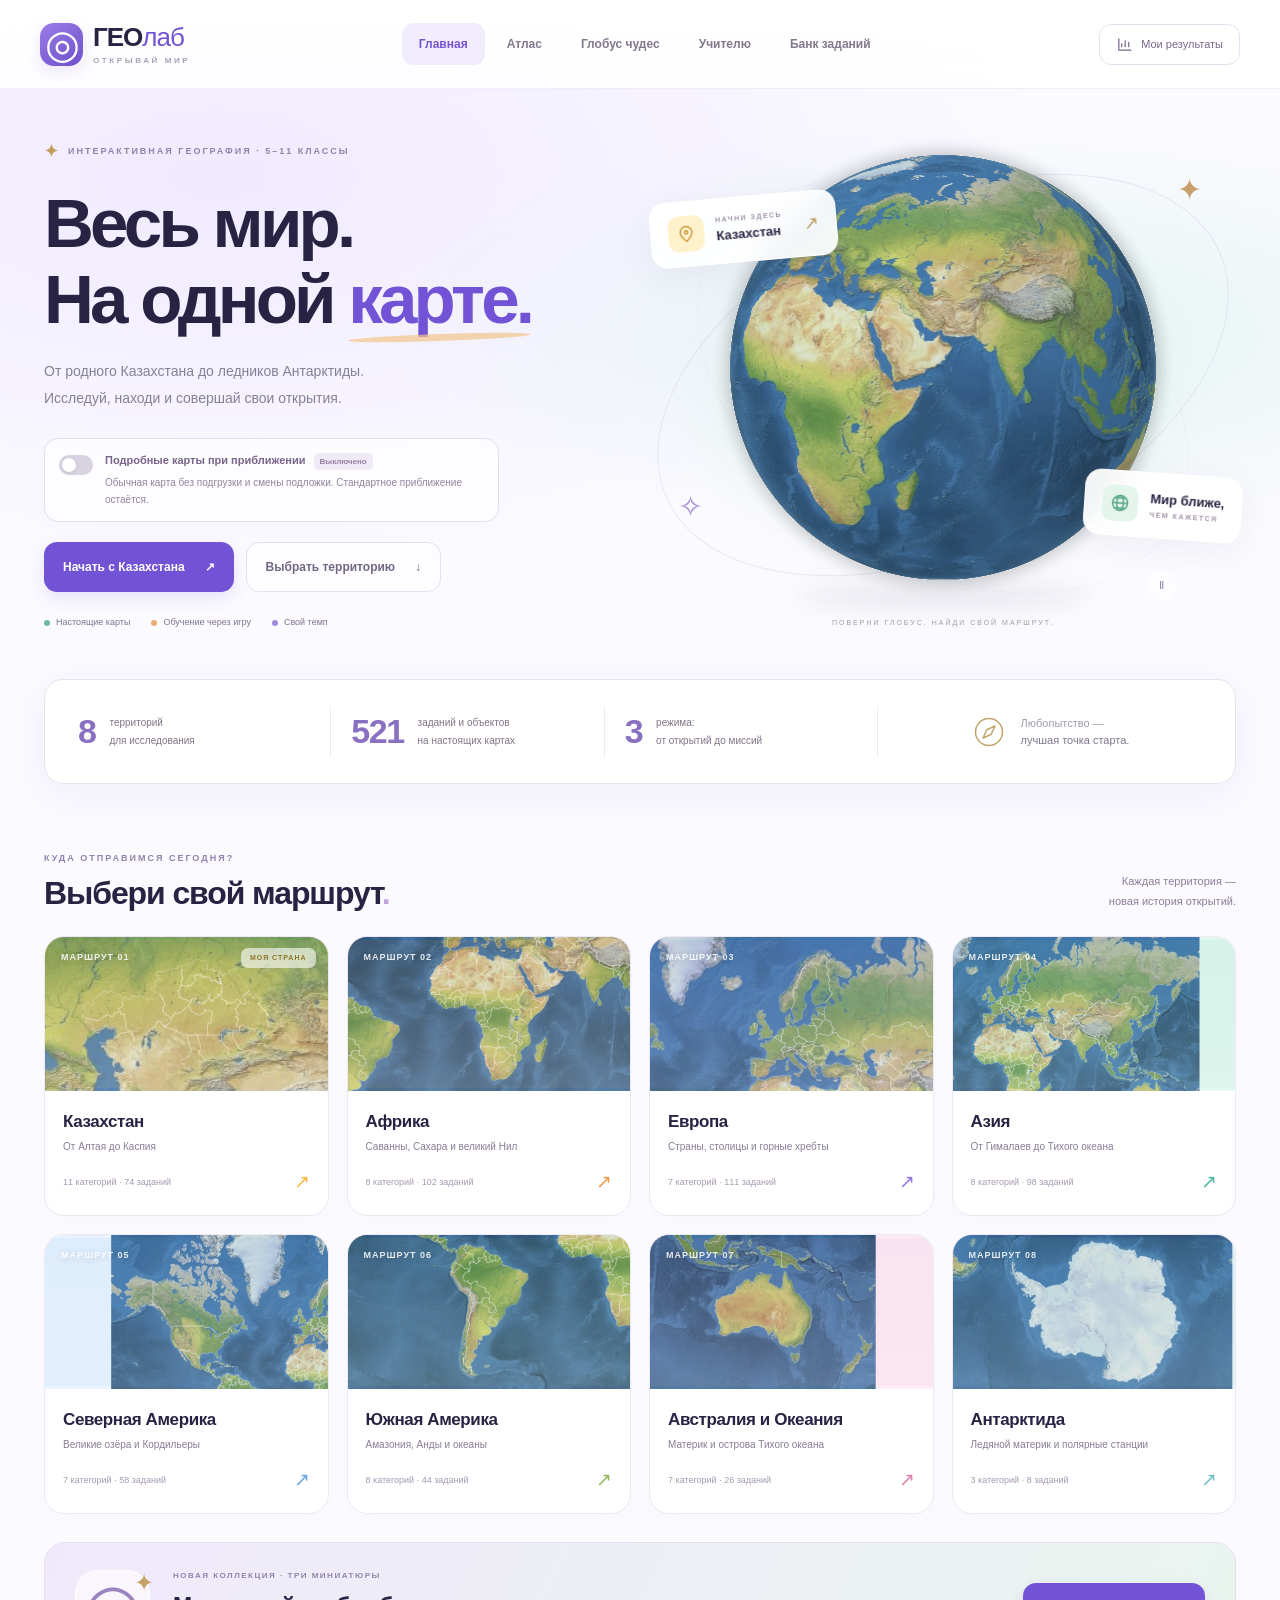
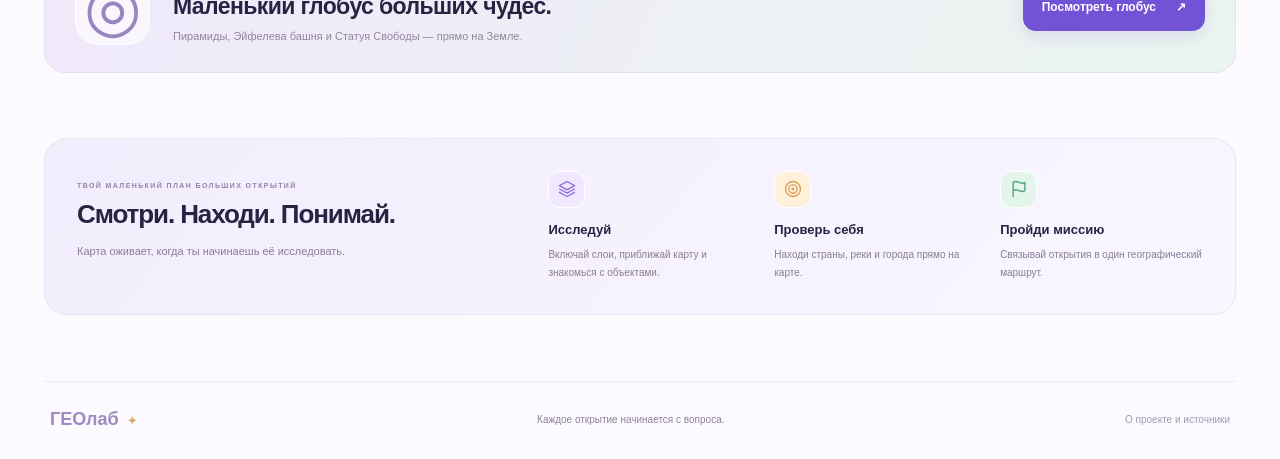
==== commit d5b04f1b: "Add decorative globe section with Giza, Eiffel Tower and Liberty miniatures" ====
--- a/geolab/index.html
+++ b/geolab/index.html
@@ -1,13 +1,14 @@
-<!doctype html><html lang="ru"><head><meta charset="utf-8"><meta name="viewport" content="width=device-width,initial-scale=1"><meta name="theme-color" content="#f6f5ff"><title>ГЕОлаб — весь мир на одной карте</title><meta name="description" content="Красочный интерактивный атлас: Казахстан, материки, физические карты, города, реки и географические экспедиции."><link rel="stylesheet" href="style.css?v=20261028-options"></head><body>
-<header class="header"><div class="header-inner"><button class="brand" data-home aria-label="ГЕОлаб — главная"><span class="brand-mark" aria-hidden="true">◎</span><span>ГЕО<span class="brand-light">лаб</span><small>ОТКРЫВАЙ МИР</small></span></button><nav aria-label="Главная навигация"><button data-home class="nav-item active" id="navHome">Главная</button><button id="navAtlas" class="nav-item">Атлас</button><button id="navTeacher" class="nav-item">Учителю</button><button id="navBank" class="nav-item">Банк заданий</button></nav><button class="history-button" id="navHistory"><span data-icon="chart"></span><span>Мои результаты</span></button></div></header>
+<!doctype html><html lang="ru"><head><meta charset="utf-8"><meta name="viewport" content="width=device-width,initial-scale=1"><meta name="theme-color" content="#f6f5ff"><title>ГЕОлаб — весь мир на одной карте</title><meta name="description" content="Красочный интерактивный атлас: Казахстан, материки, физические карты, города, реки и географические экспедиции."><link rel="stylesheet" href="style.css?v=20261028-wonders"></head><body>
+<header class="header"><div class="header-inner"><button class="brand" data-home aria-label="ГЕОлаб — главная"><span class="brand-mark" aria-hidden="true">◎</span><span>ГЕО<span class="brand-light">лаб</span><small>ОТКРЫВАЙ МИР</small></span></button><nav aria-label="Главная навигация"><button data-home class="nav-item active" id="navHome">Главная</button><button id="navAtlas" class="nav-item">Атлас</button><button id="navLandmarks" class="nav-item"><span class="nav-landmark-long">Глобус чудес</span><span class="nav-landmark-short">Глобус</span></button><button id="navTeacher" class="nav-item">Учителю</button><button id="navBank" class="nav-item">Банк заданий</button></nav><button class="history-button" id="navHistory"><span data-icon="chart"></span><span>Мои результаты</span></button></div></header>
 <div id="loading" role="status">Собираем мир воедино…</div>
 <div id="homePage" hidden>
 <main><section class="hero page-width"><div class="hero-copy"><div class="overline"><span class="tiny-sun">✦</span> ИНТЕРАКТИВНАЯ ГЕОГРАФИЯ · 5–11 КЛАССЫ</div><h1>Весь мир.<br>На одной <span>карте.</span></h1><p class="hero-description">От родного Казахстана до ледников Антарктиды.<br>Исследуй, находи и совершай свои открытия.</p><div class="map-preference"><label class="detail-option" for="detailedMapsOption"><input type="checkbox" role="switch" id="detailedMapsOption" aria-describedby="detailChoiceDescription" aria-checked="false"><span class="detail-switch" aria-hidden="true"></span><span class="detail-copy"><strong>Подробные карты при приближении <span id="detailChoiceState">Выключено</span></strong><small id="detailChoiceDescription">Обычная карта без подгрузки и смены подложки. Стандартное приближение остаётся.</small></span></label></div><div class="hero-buttons"><button class="btn primary" id="startKz">Начать с Казахстана <span>↗</span></button><button class="btn outline" id="chooseTerritory">Выбрать территорию <span>↓</span></button></div><div class="hero-points"><span><i class="pin-dot green"></i> Настоящие карты</span><span><i class="pin-dot orange"></i> Обучение через игру</span><span><i class="pin-dot purple"></i> Свой темп</span></div></div><div class="hero-art"><div class="orbit orbit-one"></div><div class="orbit orbit-two"></div><span class="spark spark-one">✦</span><span class="spark spark-two">✧</span><span class="spark spark-three">+</span><div class="globe-shadow"></div><canvas id="heroGlobe" aria-label="Вращающийся глобус Земли. Можно поворачивать перетаскиванием."></canvas><svg id="heroFallback" aria-hidden="true" viewBox="0 0 500 500"></svg><button id="heroPause" class="globe-pause" aria-label="Остановить вращение глобуса">Ⅱ</button><button class="floating floating-kz" data-region="kz"><span class="float-icon yellow" data-icon="pin"></span><span><small>НАЧНИ ЗДЕСЬ</small><strong>Казахстан</strong></span><b>↗</b></button><div class="floating floating-world"><span class="float-icon mint" data-icon="globe"></span><span><strong>Мир ближе,</strong><small>ЧЕМ КАЖЕТСЯ</small></span></div><div class="globe-caption">ПОВЕРНИ ГЛОБУС. НАЙДИ СВОЙ МАРШРУТ.</div></div></section>
 <section class="numbers page-width"><div><strong>8</strong><span>территорий<br>для исследования</span></div><div><strong id="objectCount">500+</strong><span>заданий и объектов<br>на настоящих картах</span></div><div><strong>3</strong><span>режима:<br>от открытий до миссий</span></div><div class="numbers-note"><span data-icon="compass"></span><p>Любопытство —<br><b>лучшая точка старта.</b></p></div></section>
 <section class="territory-section page-width" id="territories"><div class="section-heading"><div><div class="overline">КУДА ОТПРАВИМСЯ СЕГОДНЯ?</div><h2>Выбери свой маршрут<span>.</span></h2></div><p>Каждая территория —<br>новая история открытий.</p></div><div class="territory-grid" id="territoryGrid"></div></section>
-<section class="how page-width"><div><div class="overline">ТВОЙ МАЛЕНЬКИЙ ПЛАН БОЛЬШИХ ОТКРЫТИЙ</div><h2>Смотри. Находи. Понимай.</h2><p>Карта оживает, когда ты начинаешь её исследовать.</p></div><div class="steps"><article><span class="step-icon purple" data-icon="layers"></span><h3>Исследуй</h3><p>Включай слои, приближай карту и знакомься с объектами.</p></article><article><span class="step-icon peach" data-icon="target"></span><h3>Проверь себя</h3><p>Находи страны, реки и города прямо на карте.</p></article><article><span class="step-icon mint" data-icon="flag"></span><h3>Пройди миссию</h3><p>Связывай открытия в один географический маршрут.</p></article></div></section>
+<section class="landmarks-invite page-width"><div class="invite-globe" aria-hidden="true">◎<span>✦</span></div><div><div class="overline">НОВАЯ КОЛЛЕКЦИЯ · ТРИ МИНИАТЮРЫ</div><h2>Маленький глобус больших чудес.</h2><p>Пирамиды, Эйфелева башня и Статуя Свободы — прямо на Земле.</p></div><button id="openLandmarks" class="btn primary">Посмотреть глобус <span>↗</span></button></section><section class="how page-width"><div><div class="overline">ТВОЙ МАЛЕНЬКИЙ ПЛАН БОЛЬШИХ ОТКРЫТИЙ</div><h2>Смотри. Находи. Понимай.</h2><p>Карта оживает, когда ты начинаешь её исследовать.</p></div><div class="steps"><article><span class="step-icon purple" data-icon="layers"></span><h3>Исследуй</h3><p>Включай слои, приближай карту и знакомься с объектами.</p></article><article><span class="step-icon peach" data-icon="target"></span><h3>Проверь себя</h3><p>Находи страны, реки и города прямо на карте.</p></article><article><span class="step-icon mint" data-icon="flag"></span><h3>Пройди миссию</h3><p>Связывай открытия в один географический маршрут.</p></article></div></section>
 </main></div>
 <div id="atlasPage" hidden><main class="atlas-page page-width"><div class="atlas-title-row"><div><button class="back-link" data-home>← Все территории</button><h1 id="regionTitle">Казахстан</h1></div><div class="region-strip" id="regionStrip" aria-label="Выбор территории"></div></div><section class="workspace"><div class="map-column"><div class="map-toolbar"><div class="map-types" role="group" aria-label="Тип карты"><button class="active" data-map="physical">Физическая</button><button data-map="political">Политическая</button><button data-map="admin" id="adminMap">Области</button></div><button id="labelToggle" class="tool-button" title="Названия объектов"><span data-icon="label"></span><span>Названия</span></button><button id="fullscreen" class="tool-button" aria-label="На весь экран"><span data-icon="expand"></span></button></div><div id="mapStage" class="map-stage"><svg id="map" role="img" aria-label="Интерактивная карта. Объекты также доступны в списке под картой."></svg><div class="map-top-label"><span class="pin-dot green"></span><b id="mapTerritoryLabel">КАЗАХСТАН</b><small id="mapLayerLabel">Физическая карта</small></div><div class="map-zoom"><button id="zoomIn" aria-label="Приблизить">+</button><button id="zoomOut" aria-label="Отдалить">−</button><button id="resetMap" aria-label="Восстановить вид">⌖</button></div><div class="north-arrow">N<span>➤</span></div><div class="map-legend" id="mapLegend"></div><div id="mapTip" class="map-tip" role="status"></div><div class="terrain-status-wrap"><span id="terrainStatus" role="status" aria-live="polite"></span><button id="retryTerrain" hidden>Повторить</button></div><div class="map-instruction" id="mapInstruction">Выбери объект на карте, чтобы узнать больше</div></div><div class="map-status"><span class="map-credit"><i></i><span id="mapAttribution">Natural Earth · обзорная карта</span></span><span id="mapHelp">Колесо — масштаб · Перетаскивание — перемещение</span></div><details class="object-access"><summary>Список объектов на карте</summary><div id="objectList"></div></details></div><aside class="sidebar"><div class="mode-tabs" role="group" aria-label="Режим работы"><button data-mode="study" class="active"><span data-icon="compass"></span>Исследование</button><button data-mode="game"><span data-icon="target"></span>Игра</button><button data-mode="mission"><span data-icon="flag"></span>Геомиссия</button></div><div id="sidePanel"></div></aside></section></main></div>
+<div id="landmarksPage" hidden><main class="landmark-page page-width"><div class="landmark-heading"><div><button class="back-link" data-home>← На главную</button><div class="overline">ГЛОБУС ЧУДЕС · ПЕРВАЯ КОЛЛЕКЦИЯ</div><h1>Мир <span>в миниатюре.</span></h1><p>Три знакомых силуэта. Одна маленькая планета.</p></div><span class="landmark-heading-star" aria-hidden="true">✦</span></div><section class="landmark-gallery"><div class="landmark-stage" id="landmarkStage" tabindex="0" role="group" aria-label="Глобус с объёмными достопримечательностями. Перетаскивайте или используйте стрелки на клавиатуре, чтобы повернуть Землю."><div class="landmark-stage-label"><span class="pin-dot purple"></span> КОЛЛЕКЦИЯ 01 <small>МИР В МИНИАТЮРЕ</small></div><div class="landmark-orbit" aria-hidden="true"></div><div class="landmark-floor" aria-hidden="true"></div><canvas id="landmarkEarth" aria-hidden="true"></canvas><svg id="landmarkEarthFallback" aria-hidden="true"></svg><canvas id="landmarkModels" aria-hidden="true"></canvas><div class="landmark-controls"><button id="landmarkPause" aria-label="Остановить вращение" aria-pressed="true">Ⅱ <span>Пауза</span></button><button id="landmarkReset" aria-label="Показать все три достопримечательности">⌖ <span>Общий вид</span></button></div><div class="landmark-zoom"><button id="landmarkZoomIn" aria-label="Приблизить декоративный глобус">+</button><button id="landmarkZoomOut" aria-label="Отдалить декоративный глобус">−</button></div><div class="landmark-stage-hint">Потяни, чтобы повернуть · Нажми на фигурку, чтобы рассмотреть</div></div><aside class="landmark-collection"><div class="panel-eyebrow">НЕБОЛЬШАЯ КОЛЛЕКЦИЯ БОЛЬШИХ ЧУДЕС</div><h2>Три места,<br>которые узнаёт мир.</h2><p class="landmark-intro">Выбери миниатюру — глобус повернётся к ней. Или просто наблюдай за вращением.</p><button class="landmark-card" data-landmark="pyramid" aria-pressed="false" style="--monument:#c59d61;--monument-soft:#fcf2de"><span class="monument-glyph" aria-hidden="true"><svg viewBox="0 0 50 50"><path d="M5 39 25 9 45 39Z" fill="#d4ad70"/><path d="m25 9 1 30h19Z" fill="#b58d55"/><path d="M9 34h15M12 29h12M16 23h8" fill="none" stroke="#f2d49d" stroke-width="1"/></svg></span><span><small>01 / ЕГИПЕТ</small><strong>Пирамида Хеопса</strong><em>Гиза</em></span><b>↗</b></button><button class="landmark-card" data-landmark="eiffel" aria-pressed="false" style="--monument:#a9826e;--monument-soft:#f6ece5"><span class="monument-glyph" aria-hidden="true"><svg viewBox="0 0 50 50"><path d="M25 4v7m0 0-3 16-8 17m11-33 3 16 8 17M18 34h14M21 27h8M14 44h7m8 0h7M20 44q5-13 10 0M22 27l6 7m0-7-6 7" fill="none" stroke="#ac8266" stroke-width="2" stroke-linecap="round"/></svg></span><span><small>02 / ФРАНЦИЯ</small><strong>Эйфелева башня</strong><em>Париж</em></span><b>↗</b></button><button class="landmark-card" data-landmark="liberty" aria-pressed="false" style="--monument:#6c9c87;--monument-soft:#e8f4ed"><span class="monument-glyph" aria-hidden="true"><svg viewBox="0 0 50 50"><path d="m17 37 3-18h9l4 18Z" fill="#88b29e"/><circle cx="24" cy="15" r="5" fill="#9ac3ae"/><path d="m29 21 7-10v-5M18 25l-3 5M19 11l-2-4m6 3V5m4 6 3-4m0 7 5-1" stroke="#79a48f" fill="none" stroke-width="3" stroke-linecap="round"/><path d="m33 7 3-6 3 6Z" fill="#e2b567"/><path d="M14 38h20v6H14Z" fill="#cab995"/></svg></span><span><small>03 / США</small><strong>Статуя Свободы</strong><em>Нью-Йорк</em></span><b>↗</b></button><div class="landmark-note"><span aria-hidden="true">✧</span><p id="landmarkNote" aria-live="polite">Миниатюры увеличены для красоты. Их основания находятся у настоящих мест на Земле.</p></div><div class="landmark-decoration-label">ПРОСТО ПОТОМУ, ЧТО МИР КРАСИВ.</div></aside></section></main></div>
 <footer class="site-footer page-width"><button class="footer-brand" data-home>ГЕОлаб<span>✦</span></button><span>Каждое открытие начинается с вопроса.</span><button id="sources">О проекте и источники</button></footer>
 <dialog id="modal"><button class="modal-close" id="closeModal" aria-label="Закрыть">×</button><div id="modalBody"></div></dialog>
-<script src="assets/d3.min.js"></script><script src="globe.js"></script><script src="terrain.js?v=20261028-sticky"></script><script src="app.js?v=20261028-sticky"></script></body></html>
+<script src="assets/d3.min.js"></script><script src="globe.js"></script><script src="terrain.js?v=20261028-sticky"></script><script src="landmarks.js?v=20261028-wonders"></script><script src="app.js?v=20261028-wonders"></script></body></html>
--- a/geolab/style.css
+++ b/geolab/style.css
@@ -11,3 +11,7 @@
 .detailed-terrain .legend-scale{background:linear-gradient(90deg,#23683f,#79a750,#d9c56d,#c37a4b,#c25946,#f8f3e9)}
 
 .map-preference{max-width:455px;margin:0 0 20px;text-align:left}.detail-option{display:flex;gap:12px;align-items:flex-start;border:1px solid #e5dcf0;background:#ffffffb5;border-radius:14px;padding:13px 14px;cursor:pointer;position:relative;box-shadow:0 4px 18px #5d3cbe04}.detail-option:focus-within{outline:3px solid #ba9aef;outline-offset:3px}.detail-option input{position:absolute;opacity:0;width:1px;height:1px}.detail-switch{width:34px;height:20px;flex:none;border-radius:20px;background:#d9d3e1;position:relative;margin-top:3px;transition:background .18s}.detail-switch:after{content:'';position:absolute;top:3px;left:3px;width:14px;height:14px;background:#fff;border-radius:50%;box-shadow:0 1px 4px #44345420;transition:transform .18s}.detail-option input:checked+.detail-switch{background:#8764ce}.detail-option input:checked+.detail-switch:after{transform:translateX(14px)}.detail-copy strong{display:block;color:#786489;font-size:11px;font-weight:600;line-height:1.6}.detail-copy strong span{display:inline-block;font-size:8px;line-height:1.4;background:#f0eaf7;color:#9480a4;padding:3px 6px;border-radius:5px;margin-left:5px;vertical-align:middle}.detail-copy small{display:block;font-size:10px;color:#92839e;line-height:1.7;margin-top:4px}.detail-option input:checked~.detail-copy strong span{color:#7752b3;background:#ede3fc}@media(max-width:660px){.map-preference{max-width:390px;margin:0 auto 18px}.detail-option{padding:12px;gap:10px}.detail-copy strong{font-size:10px}.detail-copy small{font-size:9px}.detail-copy strong span{font-size:7px}}
+/* A separate decorative collection; the learning atlas keeps its own canvas. */
+.nav-landmark-short{display:none}.landmarks-invite{margin-top:28px;display:flex;align-items:center;gap:23px;background:linear-gradient(115deg,#f0e9fb,#eaf5ef);border:1px solid #e6dff0;border-radius:21px;padding:27px 30px}.invite-globe{width:75px;height:75px;flex:none;background:#ffffff9e;border:1px solid #fff;border-radius:23px;display:grid;place-items:center;color:#9a85c0;font-size:66px;position:relative;font-weight:300;line-height:1}.invite-globe>span{position:absolute;right:-5px;top:0;font-size:24px;color:#c5a264}.landmarks-invite .overline{font-size:8px;letter-spacing:1.5px}.landmarks-invite h2{font-size:23px;font-weight:600;letter-spacing:-.6px;margin:7px 0 5px}.landmarks-invite p{font-size:11px;color:#94859e;margin:0}.landmarks-invite .btn{margin-left:auto;flex:none}.landmark-page{padding:34px 0 35px}.landmark-heading{display:flex;align-items:center;justify-content:space-between;margin-bottom:27px}.landmark-heading .overline{margin-top:20px;font-size:8px;letter-spacing:2px}.landmark-heading h1{font-size:47px;letter-spacing:-1.9px;line-height:1.15;margin:12px 0 9px;font-weight:650}.landmark-heading h1 span{color:#9577c7}.landmark-heading p{font-size:12px;color:#a08caa;margin:0}.landmark-heading-star{font-size:65px;font-weight:200;color:#d3bd94;margin-right:30px}.landmark-gallery{display:grid;grid-template-columns:minmax(0,1fr) 330px;border:1px solid #e7dfed;border-radius:25px;overflow:hidden;background:#fcfbff;box-shadow:0 15px 50px #5a46790b}.landmark-stage{position:relative;height:680px;min-width:0;background:radial-gradient(ellipse at 50% 42%,#edf6ef 0,#f2f4f2 34%,#f6f3fc 75%);overflow:hidden;touch-action:none;cursor:grab;outline-offset:-4px}.landmark-stage:active{cursor:grabbing}#landmarkEarth,#landmarkModels,#landmarkEarthFallback{position:absolute;inset:0;width:100%;height:100%;pointer-events:none}#landmarkEarth{z-index:2}#landmarkEarthFallback{z-index:2;display:none}#landmarkModels{z-index:3}.landmark-stage-label{position:absolute;top:22px;left:25px;display:flex;align-items:center;gap:7px;z-index:5;background:#ffffffad;border:1px solid #fff;border-radius:9px;padding:8px 10px;font-size:8px;letter-spacing:1.3px;color:#9b87ad;pointer-events:none}.landmark-stage-label small{font-size:7px;color:#b6a7c1;letter-spacing:1px;margin-left:5px;border-left:1px solid #e5dbea;padding-left:10px}.landmark-orbit{position:absolute;top:19%;left:7%;width:86%;height:61%;border:1px dashed #c9c9db88;border-radius:50%;transform:rotate(-19deg);pointer-events:none;z-index:1}.landmark-floor{position:absolute;bottom:13%;left:29%;width:42%;height:16px;border-radius:50%;background:#6d7d7b28;filter:blur(12px);z-index:1}.landmark-controls{display:flex;align-items:center;gap:7px;position:absolute;left:23px;bottom:24px;z-index:5}.landmark-controls button{border:1px solid #e8e0ed;background:#fff9;color:#967fa7;border-radius:10px;padding:10px 12px;font-size:13px;min-height:37px}.landmark-controls button span{font-size:9px;margin-left:5px}.landmark-zoom{position:absolute;right:23px;bottom:24px;z-index:5;display:flex;gap:5px}.landmark-zoom button{background:#fff9;border:1px solid #e8e0ed;color:#967fa7;border-radius:10px;width:37px;height:37px;font-size:20px}.landmark-stage-hint{position:absolute;bottom:77px;left:15px;right:15px;text-align:center;font-size:8px;letter-spacing:.4px;color:#ac9eb4;z-index:5;pointer-events:none}.landmark-collection{border-left:1px solid #ebe2f2;padding:35px 25px 25px;display:flex;flex-direction:column;background:#fdfbff}.landmark-collection .panel-eyebrow{font-size:7px;letter-spacing:1px;color:#b6a3c2;line-height:1.8}.landmark-collection h2{font-size:27px;line-height:1.3;font-weight:600;letter-spacing:-.9px;margin:11px 0 13px}.landmark-intro{font-size:11px;line-height:1.9;color:#a08aac;margin:0 0 24px}.landmark-card{display:flex;align-items:center;gap:13px;text-align:left;border:1px solid #e9e0f0;background:white;border-radius:15px;padding:16px 13px;margin-bottom:11px;min-height:91px}.landmark-card:hover{border-color:var(--monument);transform:translateY(-2px)}.landmark-card.active{border-color:var(--monument);background:var(--monument-soft);box-shadow:0 3px 15px #8d6baa08}.monument-glyph{width:46px;height:50px;display:grid;place-items:center;flex:none;border-radius:11px;background:var(--monument-soft)}.monument-glyph svg{width:43px;height:43px}.landmark-card small{font-size:7px;letter-spacing:1.7px;color:var(--monument);display:block;margin-bottom:5px}.landmark-card strong{font-size:12px;font-weight:600;color:#756281;display:block;line-height:1.5}.landmark-card em{display:block;font-size:9px;color:#b39dbf;font-style:normal;margin-top:3px}.landmark-card b{margin-left:auto;font-size:17px;color:var(--monument);font-weight:400}.landmark-note{display:flex;gap:10px;align-items:flex-start;margin-top:13px;padding:15px 12px;border-radius:13px;background:#f5f0f9;border:1px solid #eee5f4;color:#b69fbe}.landmark-note>span{font-size:25px;line-height:1.2;color:#bfa367}.landmark-note p{font-size:10px;line-height:1.8;margin:0;color:#a18aaf}.landmark-decoration-label{font-size:7px;letter-spacing:1.4px;color:#c2b1cc;margin-top:auto;padding-top:23px;text-align:center}@media(max-width:1120px){.header-inner{gap:13px}.header nav .nav-item{padding:11px 10px}.landmark-gallery{grid-template-columns:minmax(0,1fr) 295px}.landmark-stage{height:600px}.landmark-collection{padding:28px 19px 22px}.landmark-collection h2{font-size:25px}.landmarks-invite{padding:23px;gap:18px}.landmarks-invite h2{font-size:20px}.landmarks-invite .btn{font-size:10px;padding:13px}.landmark-stage-label small{display:none}}
+@media(max-width:850px){.nav-landmark-long{display:none}.nav-landmark-short{display:inline}.landmark-gallery{grid-template-columns:minmax(0,1fr) 265px}.landmark-stage{height:575px}.landmark-collection{padding:25px 16px}.landmark-card{gap:9px;padding:13px 10px}.landmark-card strong{font-size:11px}.monument-glyph{width:39px;height:45px}.landmarks-invite{gap:15px;flex-wrap:wrap}.landmarks-invite .btn{margin-left:90px}.invite-globe{width:62px;height:62px;font-size:53px;border-radius:19px}.landmarks-invite h2{font-size:21px}.landmarks-invite p{font-size:10px}.landmark-controls{left:15px}.landmark-zoom{right:15px}.landmark-stage-label{left:15px}.landmark-stage-hint{font-size:7px;line-height:1.8}}
+@media(max-width:660px){.header-inner{gap:8px}.brand{gap:6px}.header nav .nav-item{font-size:9px;padding:10px 7px}.landmarks-invite{padding:21px 17px;margin-top:23px;border-radius:18px;gap:13px}.invite-globe{width:47px;height:47px;border-radius:15px;font-size:43px}.invite-globe>span{font-size:20px;right:-6px;top:-5px}.landmarks-invite>div:nth-child(2){flex:1}.landmarks-invite .overline{font-size:6px;letter-spacing:1px}.landmarks-invite h2{font-size:19px;line-height:1.3;margin:6px 0}.landmarks-invite p{font-size:9px;line-height:1.7}.landmarks-invite .btn{margin:3px 0 0 60px;font-size:10px;min-height:39px}.landmark-page{padding-top:22px}.landmark-heading{margin-bottom:20px}.landmark-heading .overline{font-size:7px;letter-spacing:1.4px;margin-top:18px}.landmark-heading h1{font-size:34px;letter-spacing:-1.3px;margin:11px 0 8px}.landmark-heading p{font-size:10px}.landmark-heading-star{font-size:36px;margin-right:3px}.landmark-gallery{display:flex;flex-direction:column;border-radius:19px}.landmark-stage{height:470px;flex:none;width:100%}.landmark-stage-label{top:16px;left:15px;padding:7px 9px;font-size:7px}.landmark-controls{left:14px;bottom:18px;gap:5px}.landmark-controls button{padding:9px 10px;min-height:34px}.landmark-controls button span{font-size:8px}.landmark-zoom{right:14px;bottom:18px}.landmark-zoom button{width:34px;height:34px}.landmark-stage-hint{bottom:63px;left:25px;right:25px;max-width:300px;margin:auto}.landmark-collection{border-left:0;border-top:1px solid #ebe2f2;padding:25px 20px}.landmark-collection h2{font-size:26px;margin-top:10px}.landmark-collection h2 br{display:none}.landmark-intro{font-size:11px;margin-bottom:20px}.landmark-card{min-height:86px;padding:15px;gap:15px}.monument-glyph{width:46px;height:48px}.landmark-card strong{font-size:13px}.landmark-card small{font-size:7px}.landmark-card em{font-size:10px}.landmark-note{margin-top:10px}.landmark-note p{font-size:11px}.landmark-decoration-label{font-size:6px;padding-top:20px}}
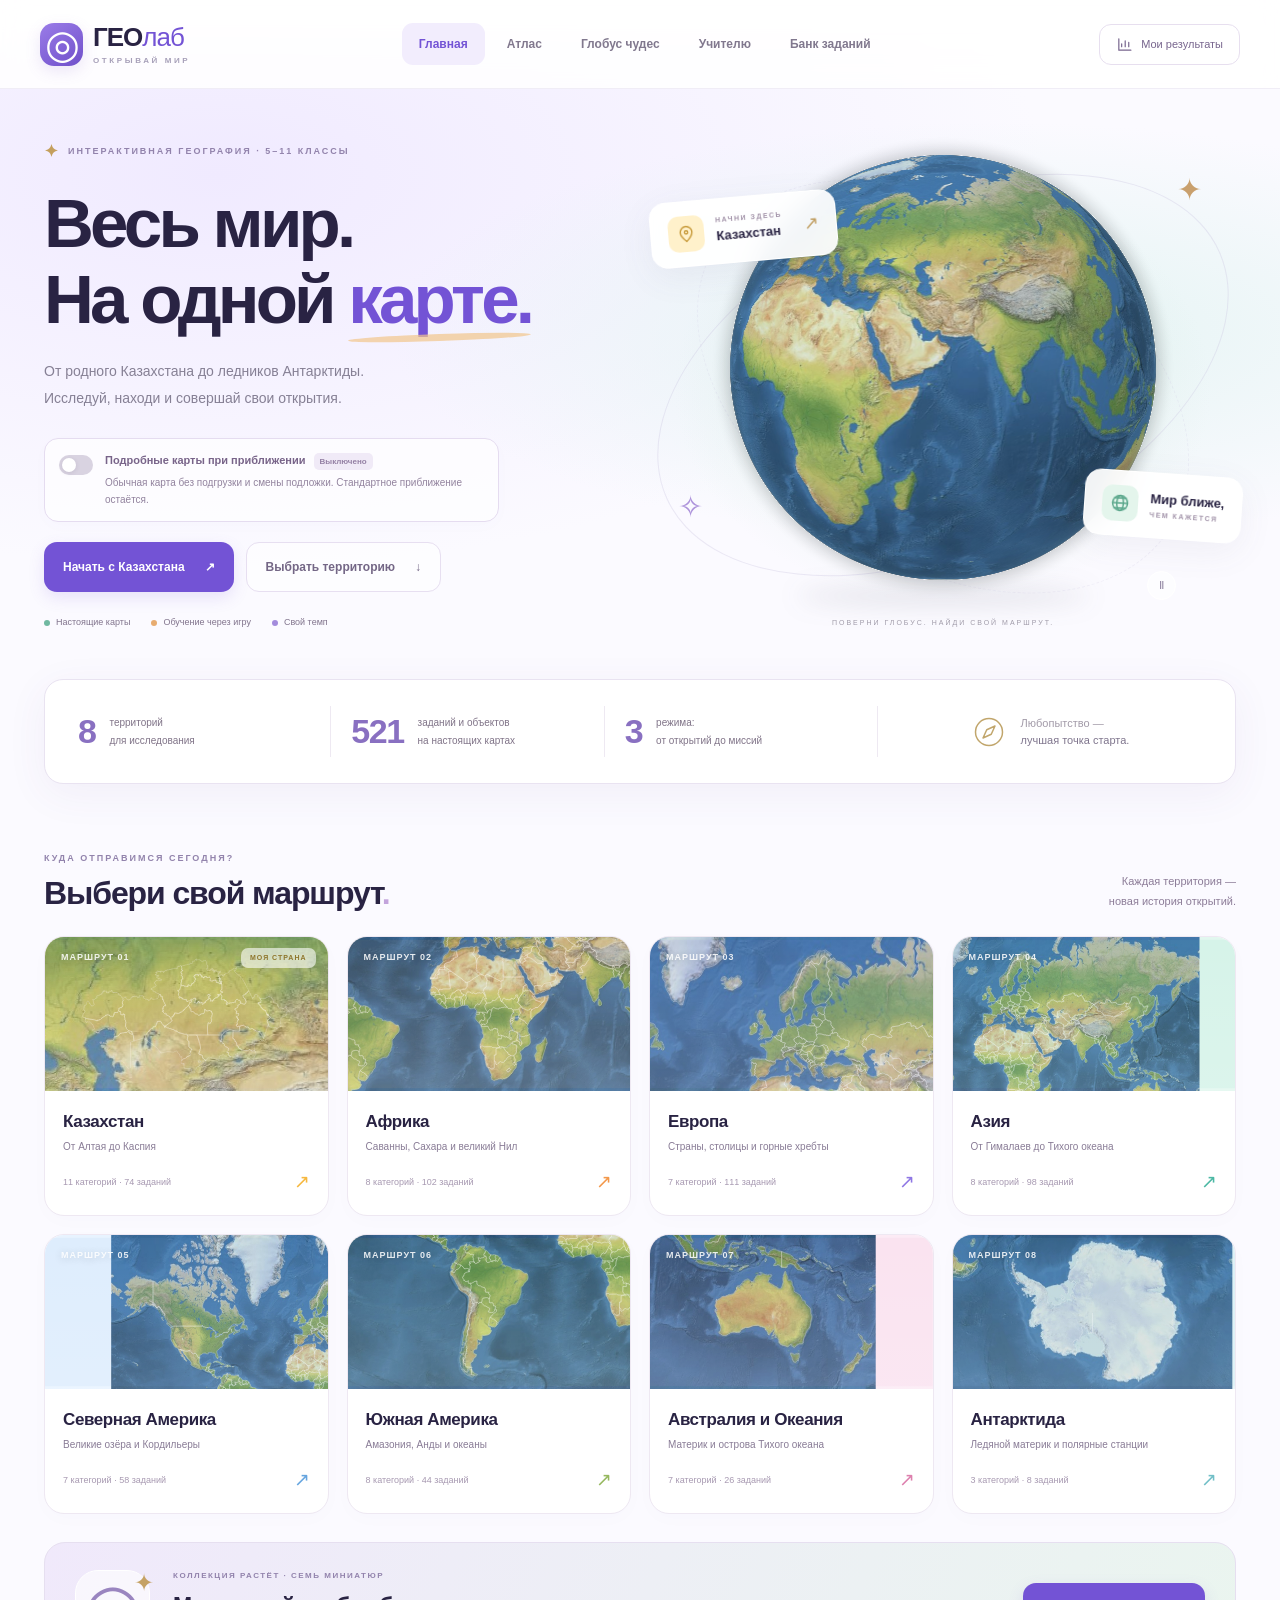
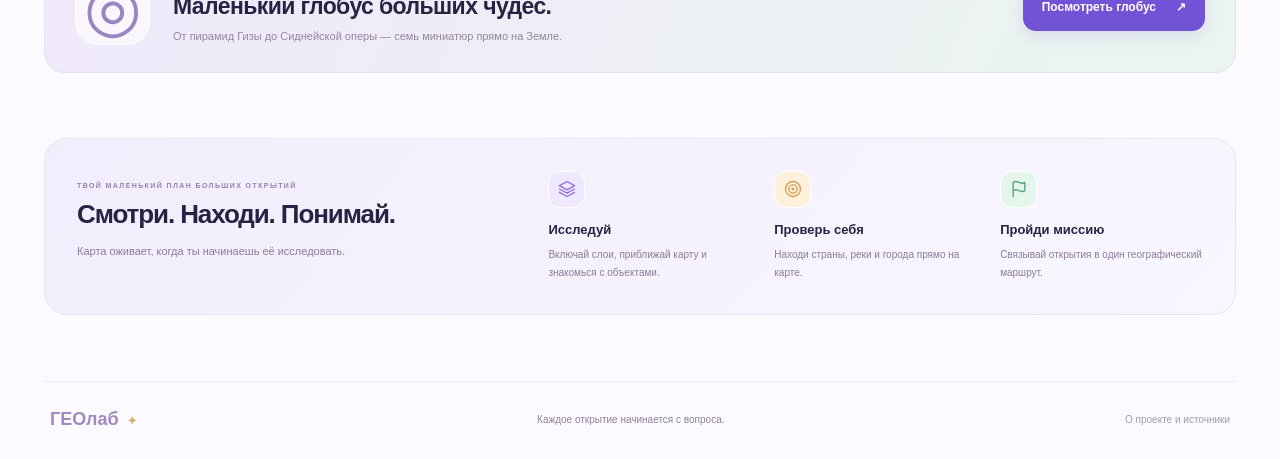
==== commit 29fdd600: "Expand globe collection with Kremlin, Taj Mahal, Sydney Opera House and Christ the Redeemer" ====
--- a/geolab/index.html
+++ b/geolab/index.html
@@ -1,14 +1,14 @@
-<!doctype html><html lang="ru"><head><meta charset="utf-8"><meta name="viewport" content="width=device-width,initial-scale=1"><meta name="theme-color" content="#f6f5ff"><title>ГЕОлаб — весь мир на одной карте</title><meta name="description" content="Красочный интерактивный атлас: Казахстан, материки, физические карты, города, реки и географические экспедиции."><link rel="stylesheet" href="style.css?v=20261028-wonders"></head><body>
+<!doctype html><html lang="ru"><head><meta charset="utf-8"><meta name="viewport" content="width=device-width,initial-scale=1"><meta name="theme-color" content="#f6f5ff"><title>ГЕОлаб — весь мир на одной карте</title><meta name="description" content="Красочный интерактивный атлас: Казахстан, материки, физические карты, города, реки и географические экспедиции."><link rel="stylesheet" href="style.css?v=20261028-seven"></head><body>
 <header class="header"><div class="header-inner"><button class="brand" data-home aria-label="ГЕОлаб — главная"><span class="brand-mark" aria-hidden="true">◎</span><span>ГЕО<span class="brand-light">лаб</span><small>ОТКРЫВАЙ МИР</small></span></button><nav aria-label="Главная навигация"><button data-home class="nav-item active" id="navHome">Главная</button><button id="navAtlas" class="nav-item">Атлас</button><button id="navLandmarks" class="nav-item"><span class="nav-landmark-long">Глобус чудес</span><span class="nav-landmark-short">Глобус</span></button><button id="navTeacher" class="nav-item">Учителю</button><button id="navBank" class="nav-item">Банк заданий</button></nav><button class="history-button" id="navHistory"><span data-icon="chart"></span><span>Мои результаты</span></button></div></header>
 <div id="loading" role="status">Собираем мир воедино…</div>
 <div id="homePage" hidden>
 <main><section class="hero page-width"><div class="hero-copy"><div class="overline"><span class="tiny-sun">✦</span> ИНТЕРАКТИВНАЯ ГЕОГРАФИЯ · 5–11 КЛАССЫ</div><h1>Весь мир.<br>На одной <span>карте.</span></h1><p class="hero-description">От родного Казахстана до ледников Антарктиды.<br>Исследуй, находи и совершай свои открытия.</p><div class="map-preference"><label class="detail-option" for="detailedMapsOption"><input type="checkbox" role="switch" id="detailedMapsOption" aria-describedby="detailChoiceDescription" aria-checked="false"><span class="detail-switch" aria-hidden="true"></span><span class="detail-copy"><strong>Подробные карты при приближении <span id="detailChoiceState">Выключено</span></strong><small id="detailChoiceDescription">Обычная карта без подгрузки и смены подложки. Стандартное приближение остаётся.</small></span></label></div><div class="hero-buttons"><button class="btn primary" id="startKz">Начать с Казахстана <span>↗</span></button><button class="btn outline" id="chooseTerritory">Выбрать территорию <span>↓</span></button></div><div class="hero-points"><span><i class="pin-dot green"></i> Настоящие карты</span><span><i class="pin-dot orange"></i> Обучение через игру</span><span><i class="pin-dot purple"></i> Свой темп</span></div></div><div class="hero-art"><div class="orbit orbit-one"></div><div class="orbit orbit-two"></div><span class="spark spark-one">✦</span><span class="spark spark-two">✧</span><span class="spark spark-three">+</span><div class="globe-shadow"></div><canvas id="heroGlobe" aria-label="Вращающийся глобус Земли. Можно поворачивать перетаскиванием."></canvas><svg id="heroFallback" aria-hidden="true" viewBox="0 0 500 500"></svg><button id="heroPause" class="globe-pause" aria-label="Остановить вращение глобуса">Ⅱ</button><button class="floating floating-kz" data-region="kz"><span class="float-icon yellow" data-icon="pin"></span><span><small>НАЧНИ ЗДЕСЬ</small><strong>Казахстан</strong></span><b>↗</b></button><div class="floating floating-world"><span class="float-icon mint" data-icon="globe"></span><span><strong>Мир ближе,</strong><small>ЧЕМ КАЖЕТСЯ</small></span></div><div class="globe-caption">ПОВЕРНИ ГЛОБУС. НАЙДИ СВОЙ МАРШРУТ.</div></div></section>
 <section class="numbers page-width"><div><strong>8</strong><span>территорий<br>для исследования</span></div><div><strong id="objectCount">500+</strong><span>заданий и объектов<br>на настоящих картах</span></div><div><strong>3</strong><span>режима:<br>от открытий до миссий</span></div><div class="numbers-note"><span data-icon="compass"></span><p>Любопытство —<br><b>лучшая точка старта.</b></p></div></section>
 <section class="territory-section page-width" id="territories"><div class="section-heading"><div><div class="overline">КУДА ОТПРАВИМСЯ СЕГОДНЯ?</div><h2>Выбери свой маршрут<span>.</span></h2></div><p>Каждая территория —<br>новая история открытий.</p></div><div class="territory-grid" id="territoryGrid"></div></section>
-<section class="landmarks-invite page-width"><div class="invite-globe" aria-hidden="true">◎<span>✦</span></div><div><div class="overline">НОВАЯ КОЛЛЕКЦИЯ · ТРИ МИНИАТЮРЫ</div><h2>Маленький глобус больших чудес.</h2><p>Пирамиды, Эйфелева башня и Статуя Свободы — прямо на Земле.</p></div><button id="openLandmarks" class="btn primary">Посмотреть глобус <span>↗</span></button></section><section class="how page-width"><div><div class="overline">ТВОЙ МАЛЕНЬКИЙ ПЛАН БОЛЬШИХ ОТКРЫТИЙ</div><h2>Смотри. Находи. Понимай.</h2><p>Карта оживает, когда ты начинаешь её исследовать.</p></div><div class="steps"><article><span class="step-icon purple" data-icon="layers"></span><h3>Исследуй</h3><p>Включай слои, приближай карту и знакомься с объектами.</p></article><article><span class="step-icon peach" data-icon="target"></span><h3>Проверь себя</h3><p>Находи страны, реки и города прямо на карте.</p></article><article><span class="step-icon mint" data-icon="flag"></span><h3>Пройди миссию</h3><p>Связывай открытия в один географический маршрут.</p></article></div></section>
+<section class="landmarks-invite page-width"><div class="invite-globe" aria-hidden="true">◎<span>✦</span></div><div><div class="overline">КОЛЛЕКЦИЯ РАСТЁТ · СЕМЬ МИНИАТЮР</div><h2>Маленький глобус больших чудес.</h2><p>От пирамид Гизы до Сиднейской оперы — семь миниатюр прямо на Земле.</p></div><button id="openLandmarks" class="btn primary">Посмотреть глобус <span>↗</span></button></section><section class="how page-width"><div><div class="overline">ТВОЙ МАЛЕНЬКИЙ ПЛАН БОЛЬШИХ ОТКРЫТИЙ</div><h2>Смотри. Находи. Понимай.</h2><p>Карта оживает, когда ты начинаешь её исследовать.</p></div><div class="steps"><article><span class="step-icon purple" data-icon="layers"></span><h3>Исследуй</h3><p>Включай слои, приближай карту и знакомься с объектами.</p></article><article><span class="step-icon peach" data-icon="target"></span><h3>Проверь себя</h3><p>Находи страны, реки и города прямо на карте.</p></article><article><span class="step-icon mint" data-icon="flag"></span><h3>Пройди миссию</h3><p>Связывай открытия в один географический маршрут.</p></article></div></section>
 </main></div>
 <div id="atlasPage" hidden><main class="atlas-page page-width"><div class="atlas-title-row"><div><button class="back-link" data-home>← Все территории</button><h1 id="regionTitle">Казахстан</h1></div><div class="region-strip" id="regionStrip" aria-label="Выбор территории"></div></div><section class="workspace"><div class="map-column"><div class="map-toolbar"><div class="map-types" role="group" aria-label="Тип карты"><button class="active" data-map="physical">Физическая</button><button data-map="political">Политическая</button><button data-map="admin" id="adminMap">Области</button></div><button id="labelToggle" class="tool-button" title="Названия объектов"><span data-icon="label"></span><span>Названия</span></button><button id="fullscreen" class="tool-button" aria-label="На весь экран"><span data-icon="expand"></span></button></div><div id="mapStage" class="map-stage"><svg id="map" role="img" aria-label="Интерактивная карта. Объекты также доступны в списке под картой."></svg><div class="map-top-label"><span class="pin-dot green"></span><b id="mapTerritoryLabel">КАЗАХСТАН</b><small id="mapLayerLabel">Физическая карта</small></div><div class="map-zoom"><button id="zoomIn" aria-label="Приблизить">+</button><button id="zoomOut" aria-label="Отдалить">−</button><button id="resetMap" aria-label="Восстановить вид">⌖</button></div><div class="north-arrow">N<span>➤</span></div><div class="map-legend" id="mapLegend"></div><div id="mapTip" class="map-tip" role="status"></div><div class="terrain-status-wrap"><span id="terrainStatus" role="status" aria-live="polite"></span><button id="retryTerrain" hidden>Повторить</button></div><div class="map-instruction" id="mapInstruction">Выбери объект на карте, чтобы узнать больше</div></div><div class="map-status"><span class="map-credit"><i></i><span id="mapAttribution">Natural Earth · обзорная карта</span></span><span id="mapHelp">Колесо — масштаб · Перетаскивание — перемещение</span></div><details class="object-access"><summary>Список объектов на карте</summary><div id="objectList"></div></details></div><aside class="sidebar"><div class="mode-tabs" role="group" aria-label="Режим работы"><button data-mode="study" class="active"><span data-icon="compass"></span>Исследование</button><button data-mode="game"><span data-icon="target"></span>Игра</button><button data-mode="mission"><span data-icon="flag"></span>Геомиссия</button></div><div id="sidePanel"></div></aside></section></main></div>
-<div id="landmarksPage" hidden><main class="landmark-page page-width"><div class="landmark-heading"><div><button class="back-link" data-home>← На главную</button><div class="overline">ГЛОБУС ЧУДЕС · ПЕРВАЯ КОЛЛЕКЦИЯ</div><h1>Мир <span>в миниатюре.</span></h1><p>Три знакомых силуэта. Одна маленькая планета.</p></div><span class="landmark-heading-star" aria-hidden="true">✦</span></div><section class="landmark-gallery"><div class="landmark-stage" id="landmarkStage" tabindex="0" role="group" aria-label="Глобус с объёмными достопримечательностями. Перетаскивайте или используйте стрелки на клавиатуре, чтобы повернуть Землю."><div class="landmark-stage-label"><span class="pin-dot purple"></span> КОЛЛЕКЦИЯ 01 <small>МИР В МИНИАТЮРЕ</small></div><div class="landmark-orbit" aria-hidden="true"></div><div class="landmark-floor" aria-hidden="true"></div><canvas id="landmarkEarth" aria-hidden="true"></canvas><svg id="landmarkEarthFallback" aria-hidden="true"></svg><canvas id="landmarkModels" aria-hidden="true"></canvas><div class="landmark-controls"><button id="landmarkPause" aria-label="Остановить вращение" aria-pressed="true">Ⅱ <span>Пауза</span></button><button id="landmarkReset" aria-label="Показать все три достопримечательности">⌖ <span>Общий вид</span></button></div><div class="landmark-zoom"><button id="landmarkZoomIn" aria-label="Приблизить декоративный глобус">+</button><button id="landmarkZoomOut" aria-label="Отдалить декоративный глобус">−</button></div><div class="landmark-stage-hint">Потяни, чтобы повернуть · Нажми на фигурку, чтобы рассмотреть</div></div><aside class="landmark-collection"><div class="panel-eyebrow">НЕБОЛЬШАЯ КОЛЛЕКЦИЯ БОЛЬШИХ ЧУДЕС</div><h2>Три места,<br>которые узнаёт мир.</h2><p class="landmark-intro">Выбери миниатюру — глобус повернётся к ней. Или просто наблюдай за вращением.</p><button class="landmark-card" data-landmark="pyramid" aria-pressed="false" style="--monument:#c59d61;--monument-soft:#fcf2de"><span class="monument-glyph" aria-hidden="true"><svg viewBox="0 0 50 50"><path d="M5 39 25 9 45 39Z" fill="#d4ad70"/><path d="m25 9 1 30h19Z" fill="#b58d55"/><path d="M9 34h15M12 29h12M16 23h8" fill="none" stroke="#f2d49d" stroke-width="1"/></svg></span><span><small>01 / ЕГИПЕТ</small><strong>Пирамида Хеопса</strong><em>Гиза</em></span><b>↗</b></button><button class="landmark-card" data-landmark="eiffel" aria-pressed="false" style="--monument:#a9826e;--monument-soft:#f6ece5"><span class="monument-glyph" aria-hidden="true"><svg viewBox="0 0 50 50"><path d="M25 4v7m0 0-3 16-8 17m11-33 3 16 8 17M18 34h14M21 27h8M14 44h7m8 0h7M20 44q5-13 10 0M22 27l6 7m0-7-6 7" fill="none" stroke="#ac8266" stroke-width="2" stroke-linecap="round"/></svg></span><span><small>02 / ФРАНЦИЯ</small><strong>Эйфелева башня</strong><em>Париж</em></span><b>↗</b></button><button class="landmark-card" data-landmark="liberty" aria-pressed="false" style="--monument:#6c9c87;--monument-soft:#e8f4ed"><span class="monument-glyph" aria-hidden="true"><svg viewBox="0 0 50 50"><path d="m17 37 3-18h9l4 18Z" fill="#88b29e"/><circle cx="24" cy="15" r="5" fill="#9ac3ae"/><path d="m29 21 7-10v-5M18 25l-3 5M19 11l-2-4m6 3V5m4 6 3-4m0 7 5-1" stroke="#79a48f" fill="none" stroke-width="3" stroke-linecap="round"/><path d="m33 7 3-6 3 6Z" fill="#e2b567"/><path d="M14 38h20v6H14Z" fill="#cab995"/></svg></span><span><small>03 / США</small><strong>Статуя Свободы</strong><em>Нью-Йорк</em></span><b>↗</b></button><div class="landmark-note"><span aria-hidden="true">✧</span><p id="landmarkNote" aria-live="polite">Миниатюры увеличены для красоты. Их основания находятся у настоящих мест на Земле.</p></div><div class="landmark-decoration-label">ПРОСТО ПОТОМУ, ЧТО МИР КРАСИВ.</div></aside></section></main></div>
+<div id="landmarksPage" hidden><main class="landmark-page page-width"><div class="landmark-heading"><div><button class="back-link" data-home>← На главную</button><div class="overline">ГЛОБУС ЧУДЕС · ПЕРВАЯ КОЛЛЕКЦИЯ</div><h1>Мир <span>в миниатюре.</span></h1><p>Семь знакомых силуэтов. Одна маленькая планета.</p></div><span class="landmark-heading-star" aria-hidden="true">✦</span></div><section class="landmark-gallery"><div class="landmark-stage" id="landmarkStage" tabindex="0" role="group" aria-label="Глобус с объёмными достопримечательностями. Перетаскивайте или используйте стрелки на клавиатуре, чтобы повернуть Землю."><div class="landmark-stage-label"><span class="pin-dot purple"></span> КОЛЛЕКЦИЯ 01 <small>МИР В МИНИАТЮРЕ</small></div><div class="landmark-orbit" aria-hidden="true"></div><div class="landmark-floor" aria-hidden="true"></div><canvas id="landmarkEarth" aria-hidden="true"></canvas><svg id="landmarkEarthFallback" aria-hidden="true"></svg><canvas id="landmarkModels" aria-hidden="true"></canvas><div class="landmark-controls"><button id="landmarkPause" aria-label="Остановить вращение" aria-pressed="true">Ⅱ <span>Пауза</span></button><button id="landmarkReset" aria-label="Вернуться к общему виду глобуса">⌖ <span>Общий вид</span></button></div><div class="landmark-zoom"><button id="landmarkZoomIn" aria-label="Приблизить декоративный глобус">+</button><button id="landmarkZoomOut" aria-label="Отдалить декоративный глобус">−</button></div><div class="landmark-stage-hint">Потяни, чтобы повернуть · Нажми на фигурку, чтобы рассмотреть</div></div><aside class="landmark-collection"><div class="panel-eyebrow">НЕБОЛЬШАЯ КОЛЛЕКЦИЯ БОЛЬШИХ ЧУДЕС</div><h2>Семь мест,<br>которые узнаёт мир.</h2><p class="landmark-intro">Выбери миниатюру — глобус повернётся к ней. Или просто наблюдай за вращением.</p><div class="landmark-count">КОЛЛЕКЦИЯ / 7 МИНИАТЮР</div><div class="landmark-list"><button class="landmark-card" data-landmark="pyramid" aria-pressed="false" style="--monument:#c59d61;--monument-soft:#fcf2de"><span class="monument-glyph" aria-hidden="true"><svg viewBox="0 0 50 50"><path d="M5 39 25 9 45 39Z" fill="#d4ad70"/><path d="m25 9 1 30h19Z" fill="#b58d55"/><path d="M9 34h15M12 29h12M16 23h8" fill="none" stroke="#f2d49d" stroke-width="1"/></svg></span><span><small>01 / ЕГИПЕТ</small><strong>Пирамида Хеопса</strong><em>Гиза</em></span><b>↗</b></button><button class="landmark-card" data-landmark="eiffel" aria-pressed="false" style="--monument:#a9826e;--monument-soft:#f6ece5"><span class="monument-glyph" aria-hidden="true"><svg viewBox="0 0 50 50"><path d="M25 4v7m0 0-3 16-8 17m11-33 3 16 8 17M18 34h14M21 27h8M14 44h7m8 0h7M20 44q5-13 10 0M22 27l6 7m0-7-6 7" fill="none" stroke="#ac8266" stroke-width="2" stroke-linecap="round"/></svg></span><span><small>02 / ФРАНЦИЯ</small><strong>Эйфелева башня</strong><em>Париж</em></span><b>↗</b></button><button class="landmark-card" data-landmark="liberty" aria-pressed="false" style="--monument:#6c9c87;--monument-soft:#e8f4ed"><span class="monument-glyph" aria-hidden="true"><svg viewBox="0 0 50 50"><path d="m17 37 3-18h9l4 18Z" fill="#88b29e"/><circle cx="24" cy="15" r="5" fill="#9ac3ae"/><path d="m29 21 7-10v-5M18 25l-3 5M19 11l-2-4m6 3V5m4 6 3-4m0 7 5-1" stroke="#79a48f" fill="none" stroke-width="3" stroke-linecap="round"/><path d="m33 7 3-6 3 6Z" fill="#e2b567"/><path d="M14 38h20v6H14Z" fill="#cab995"/></svg></span><span><small>03 / США</small><strong>Статуя Свободы</strong><em>Нью-Йорк</em></span><b>↗</b></button><button class="landmark-card" data-landmark="kremlin" aria-pressed="false" style="--monument:#b87967;--monument-soft:#faebe4"><span class="monument-glyph" aria-hidden="true"><svg viewBox="0 0 50 50"><path d="M5 33h40v11H5Z" fill="#bc8069"/><path d="M17 20h16v24H17Z" fill="#bb715b"/><path d="m16 20 9-15 9 15Z" fill="#668471"/><path d="M25 1v5m-3-3h6" stroke="#ba7159" stroke-width="2"/><circle cx="25" cy="26" r="5" fill="#d7be80"/><path d="M25 23v3h3M7 30v5m7-5v5m22-5v5m7-5v5" stroke="#f0d3a4" stroke-width="2"/></svg></span><span><small>04 / РОССИЯ</small><strong>Московский Кремль</strong><em>Москва</em></span><b>↗</b></button><button class="landmark-card" data-landmark="taj" aria-pressed="false" style="--monument:#b6a577;--monument-soft:#f8f3e5"><span class="monument-glyph" aria-hidden="true"><svg viewBox="0 0 50 50"><path d="M13 26h24v16H13Z" fill="#ddd7c2"/><path d="M16 25c-6-8 3-12 9-18 6 6 15 10 9 18Z" fill="#f1e9d5" stroke="#c9bc9b" stroke-width="1"/><path d="M7 18v24m36-24v24M25 4v5M4 43h42" stroke="#bead83" stroke-width="3"/><path d="M21 42V32q4-6 8 0v10" fill="#aa9f82"/></svg></span><span><small>05 / ИНДИЯ</small><strong>Тадж-Махал</strong><em>Агра</em></span><b>↗</b></button><button class="landmark-card" data-landmark="opera" aria-pressed="false" style="--monument:#83a7b0;--monument-soft:#e9f3f6"><span class="monument-glyph" aria-hidden="true"><svg viewBox="0 0 50 50"><path d="M4 38h42v5H4Z" fill="#c6a083"/><path d="M6 37C6 21 17 12 28 9L20 37Z" fill="#f4f0e3" stroke="#b7beb4"/><path d="M19 37c0-14 11-25 24-26L34 37Z" fill="#e4e5dc" stroke="#aebdb7"/><path d="M30 37c1-9 7-15 16-19L42 37Z" fill="#f7f2e4" stroke="#b7beb4"/></svg></span><span><small>06 / АВСТРАЛИЯ</small><strong>Сиднейская опера</strong><em>Сидней</em></span><b>↗</b></button><button class="landmark-card" data-landmark="christ" aria-pressed="false" style="--monument:#91aa89;--monument-soft:#eef4e8"><span class="monument-glyph" aria-hidden="true"><svg viewBox="0 0 50 50"><path d="m5 45 20-16 20 16Z" fill="#9db58d"/><path d="M19 40h12v-5H19Z" fill="#bfc8b4"/><path d="m20 34 2-17h6l3 17Z" fill="#d8dfd1"/><path d="M8 17h34" stroke="#c9d3c2" stroke-width="5" stroke-linecap="round"/><circle cx="25" cy="10" r="5" fill="#dfe6d8"/></svg></span><span><small>07 / БРАЗИЛИЯ</small><strong>Христос-Искупитель</strong><em>Рио-де-Жанейро</em></span><b>↗</b></button></div><div class="landmark-note"><span aria-hidden="true">✧</span><p id="landmarkNote" aria-live="polite">Миниатюры увеличены для красоты. Их основания находятся у настоящих мест на Земле.</p></div><div class="landmark-decoration-label">ПРОСТО ПОТОМУ, ЧТО МИР КРАСИВ.</div></aside></section></main></div>
 <footer class="site-footer page-width"><button class="footer-brand" data-home>ГЕОлаб<span>✦</span></button><span>Каждое открытие начинается с вопроса.</span><button id="sources">О проекте и источники</button></footer>
 <dialog id="modal"><button class="modal-close" id="closeModal" aria-label="Закрыть">×</button><div id="modalBody"></div></dialog>
-<script src="assets/d3.min.js"></script><script src="globe.js"></script><script src="terrain.js?v=20261028-sticky"></script><script src="landmarks.js?v=20261028-wonders"></script><script src="app.js?v=20261028-wonders"></script></body></html>
+<script src="assets/d3.min.js"></script><script src="globe.js"></script><script src="terrain.js?v=20261028-sticky"></script><script src="landmarks.js?v=20261028-seven"></script><script src="app.js?v=20261028-wonders"></script></body></html>
--- a/geolab/style.css
+++ b/geolab/style.css
@@ -15,3 +15,6 @@
 .nav-landmark-short{display:none}.landmarks-invite{margin-top:28px;display:flex;align-items:center;gap:23px;background:linear-gradient(115deg,#f0e9fb,#eaf5ef);border:1px solid #e6dff0;border-radius:21px;padding:27px 30px}.invite-globe{width:75px;height:75px;flex:none;background:#ffffff9e;border:1px solid #fff;border-radius:23px;display:grid;place-items:center;color:#9a85c0;font-size:66px;position:relative;font-weight:300;line-height:1}.invite-globe>span{position:absolute;right:-5px;top:0;font-size:24px;color:#c5a264}.landmarks-invite .overline{font-size:8px;letter-spacing:1.5px}.landmarks-invite h2{font-size:23px;font-weight:600;letter-spacing:-.6px;margin:7px 0 5px}.landmarks-invite p{font-size:11px;color:#94859e;margin:0}.landmarks-invite .btn{margin-left:auto;flex:none}.landmark-page{padding:34px 0 35px}.landmark-heading{display:flex;align-items:center;justify-content:space-between;margin-bottom:27px}.landmark-heading .overline{margin-top:20px;font-size:8px;letter-spacing:2px}.landmark-heading h1{font-size:47px;letter-spacing:-1.9px;line-height:1.15;margin:12px 0 9px;font-weight:650}.landmark-heading h1 span{color:#9577c7}.landmark-heading p{font-size:12px;color:#a08caa;margin:0}.landmark-heading-star{font-size:65px;font-weight:200;color:#d3bd94;margin-right:30px}.landmark-gallery{display:grid;grid-template-columns:minmax(0,1fr) 330px;border:1px solid #e7dfed;border-radius:25px;overflow:hidden;background:#fcfbff;box-shadow:0 15px 50px #5a46790b}.landmark-stage{position:relative;height:680px;min-width:0;background:radial-gradient(ellipse at 50% 42%,#edf6ef 0,#f2f4f2 34%,#f6f3fc 75%);overflow:hidden;touch-action:none;cursor:grab;outline-offset:-4px}.landmark-stage:active{cursor:grabbing}#landmarkEarth,#landmarkModels,#landmarkEarthFallback{position:absolute;inset:0;width:100%;height:100%;pointer-events:none}#landmarkEarth{z-index:2}#landmarkEarthFallback{z-index:2;display:none}#landmarkModels{z-index:3}.landmark-stage-label{position:absolute;top:22px;left:25px;display:flex;align-items:center;gap:7px;z-index:5;background:#ffffffad;border:1px solid #fff;border-radius:9px;padding:8px 10px;font-size:8px;letter-spacing:1.3px;color:#9b87ad;pointer-events:none}.landmark-stage-label small{font-size:7px;color:#b6a7c1;letter-spacing:1px;margin-left:5px;border-left:1px solid #e5dbea;padding-left:10px}.landmark-orbit{position:absolute;top:19%;left:7%;width:86%;height:61%;border:1px dashed #c9c9db88;border-radius:50%;transform:rotate(-19deg);pointer-events:none;z-index:1}.landmark-floor{position:absolute;bottom:13%;left:29%;width:42%;height:16px;border-radius:50%;background:#6d7d7b28;filter:blur(12px);z-index:1}.landmark-controls{display:flex;align-items:center;gap:7px;position:absolute;left:23px;bottom:24px;z-index:5}.landmark-controls button{border:1px solid #e8e0ed;background:#fff9;color:#967fa7;border-radius:10px;padding:10px 12px;font-size:13px;min-height:37px}.landmark-controls button span{font-size:9px;margin-left:5px}.landmark-zoom{position:absolute;right:23px;bottom:24px;z-index:5;display:flex;gap:5px}.landmark-zoom button{background:#fff9;border:1px solid #e8e0ed;color:#967fa7;border-radius:10px;width:37px;height:37px;font-size:20px}.landmark-stage-hint{position:absolute;bottom:77px;left:15px;right:15px;text-align:center;font-size:8px;letter-spacing:.4px;color:#ac9eb4;z-index:5;pointer-events:none}.landmark-collection{border-left:1px solid #ebe2f2;padding:35px 25px 25px;display:flex;flex-direction:column;background:#fdfbff}.landmark-collection .panel-eyebrow{font-size:7px;letter-spacing:1px;color:#b6a3c2;line-height:1.8}.landmark-collection h2{font-size:27px;line-height:1.3;font-weight:600;letter-spacing:-.9px;margin:11px 0 13px}.landmark-intro{font-size:11px;line-height:1.9;color:#a08aac;margin:0 0 24px}.landmark-card{display:flex;align-items:center;gap:13px;text-align:left;border:1px solid #e9e0f0;background:white;border-radius:15px;padding:16px 13px;margin-bottom:11px;min-height:91px}.landmark-card:hover{border-color:var(--monument);transform:translateY(-2px)}.landmark-card.active{border-color:var(--monument);background:var(--monument-soft);box-shadow:0 3px 15px #8d6baa08}.monument-glyph{width:46px;height:50px;display:grid;place-items:center;flex:none;border-radius:11px;background:var(--monument-soft)}.monument-glyph svg{width:43px;height:43px}.landmark-card small{font-size:7px;letter-spacing:1.7px;color:var(--monument);display:block;margin-bottom:5px}.landmark-card strong{font-size:12px;font-weight:600;color:#756281;display:block;line-height:1.5}.landmark-card em{display:block;font-size:9px;color:#b39dbf;font-style:normal;margin-top:3px}.landmark-card b{margin-left:auto;font-size:17px;color:var(--monument);font-weight:400}.landmark-note{display:flex;gap:10px;align-items:flex-start;margin-top:13px;padding:15px 12px;border-radius:13px;background:#f5f0f9;border:1px solid #eee5f4;color:#b69fbe}.landmark-note>span{font-size:25px;line-height:1.2;color:#bfa367}.landmark-note p{font-size:10px;line-height:1.8;margin:0;color:#a18aaf}.landmark-decoration-label{font-size:7px;letter-spacing:1.4px;color:#c2b1cc;margin-top:auto;padding-top:23px;text-align:center}@media(max-width:1120px){.header-inner{gap:13px}.header nav .nav-item{padding:11px 10px}.landmark-gallery{grid-template-columns:minmax(0,1fr) 295px}.landmark-stage{height:600px}.landmark-collection{padding:28px 19px 22px}.landmark-collection h2{font-size:25px}.landmarks-invite{padding:23px;gap:18px}.landmarks-invite h2{font-size:20px}.landmarks-invite .btn{font-size:10px;padding:13px}.landmark-stage-label small{display:none}}
 @media(max-width:850px){.nav-landmark-long{display:none}.nav-landmark-short{display:inline}.landmark-gallery{grid-template-columns:minmax(0,1fr) 265px}.landmark-stage{height:575px}.landmark-collection{padding:25px 16px}.landmark-card{gap:9px;padding:13px 10px}.landmark-card strong{font-size:11px}.monument-glyph{width:39px;height:45px}.landmarks-invite{gap:15px;flex-wrap:wrap}.landmarks-invite .btn{margin-left:90px}.invite-globe{width:62px;height:62px;font-size:53px;border-radius:19px}.landmarks-invite h2{font-size:21px}.landmarks-invite p{font-size:10px}.landmark-controls{left:15px}.landmark-zoom{right:15px}.landmark-stage-label{left:15px}.landmark-stage-hint{font-size:7px;line-height:1.8}}
 @media(max-width:660px){.header-inner{gap:8px}.brand{gap:6px}.header nav .nav-item{font-size:9px;padding:10px 7px}.landmarks-invite{padding:21px 17px;margin-top:23px;border-radius:18px;gap:13px}.invite-globe{width:47px;height:47px;border-radius:15px;font-size:43px}.invite-globe>span{font-size:20px;right:-6px;top:-5px}.landmarks-invite>div:nth-child(2){flex:1}.landmarks-invite .overline{font-size:6px;letter-spacing:1px}.landmarks-invite h2{font-size:19px;line-height:1.3;margin:6px 0}.landmarks-invite p{font-size:9px;line-height:1.7}.landmarks-invite .btn{margin:3px 0 0 60px;font-size:10px;min-height:39px}.landmark-page{padding-top:22px}.landmark-heading{margin-bottom:20px}.landmark-heading .overline{font-size:7px;letter-spacing:1.4px;margin-top:18px}.landmark-heading h1{font-size:34px;letter-spacing:-1.3px;margin:11px 0 8px}.landmark-heading p{font-size:10px}.landmark-heading-star{font-size:36px;margin-right:3px}.landmark-gallery{display:flex;flex-direction:column;border-radius:19px}.landmark-stage{height:470px;flex:none;width:100%}.landmark-stage-label{top:16px;left:15px;padding:7px 9px;font-size:7px}.landmark-controls{left:14px;bottom:18px;gap:5px}.landmark-controls button{padding:9px 10px;min-height:34px}.landmark-controls button span{font-size:8px}.landmark-zoom{right:14px;bottom:18px}.landmark-zoom button{width:34px;height:34px}.landmark-stage-hint{bottom:63px;left:25px;right:25px;max-width:300px;margin:auto}.landmark-collection{border-left:0;border-top:1px solid #ebe2f2;padding:25px 20px}.landmark-collection h2{font-size:26px;margin-top:10px}.landmark-collection h2 br{display:none}.landmark-intro{font-size:11px;margin-bottom:20px}.landmark-card{min-height:86px;padding:15px;gap:15px}.monument-glyph{width:46px;height:48px}.landmark-card strong{font-size:13px}.landmark-card small{font-size:7px}.landmark-card em{font-size:10px}.landmark-note{margin-top:10px}.landmark-note p{font-size:11px}.landmark-decoration-label{font-size:6px;padding-top:20px}}
+
+/* The expanded collection scrolls beside the globe on larger screens. */
+.landmark-collection{height:680px;min-height:0}.landmark-collection>*{flex-shrink:0}.landmark-count{font-size:7px;letter-spacing:1.5px;color:#b09bbb;margin:0 0 10px}.landmark-list{flex:1 1 auto;min-height:0;overflow-y:auto;padding:1px 5px 1px 1px;scrollbar-width:thin;scrollbar-color:#d3c4df transparent;overscroll-behavior:contain}.landmark-list .landmark-card{width:100%;min-height:84px;padding:13px 12px}.landmark-list .landmark-card:last-child{margin-bottom:2px}.landmark-collection .landmark-note{margin-top:15px}.landmark-collection .landmark-decoration-label{margin-top:0;padding-top:18px}@media(max-width:1120px){.landmark-collection{height:600px}}@media(max-width:850px){.landmark-collection{height:575px}.landmark-list .landmark-card{padding:12px 9px;min-height:79px}.landmark-collection h2{font-size:23px}.landmark-collection .landmark-intro{font-size:10px;margin-bottom:17px}}@media(max-width:660px){.landmark-collection{height:auto}.landmark-list{flex:none;overflow:visible;padding:0;overscroll-behavior:auto}.landmark-list .landmark-card{padding:15px;min-height:86px}.landmark-collection h2{font-size:26px}.landmark-collection .landmark-intro{font-size:11px;margin-bottom:20px}.landmark-count{margin-bottom:12px}}
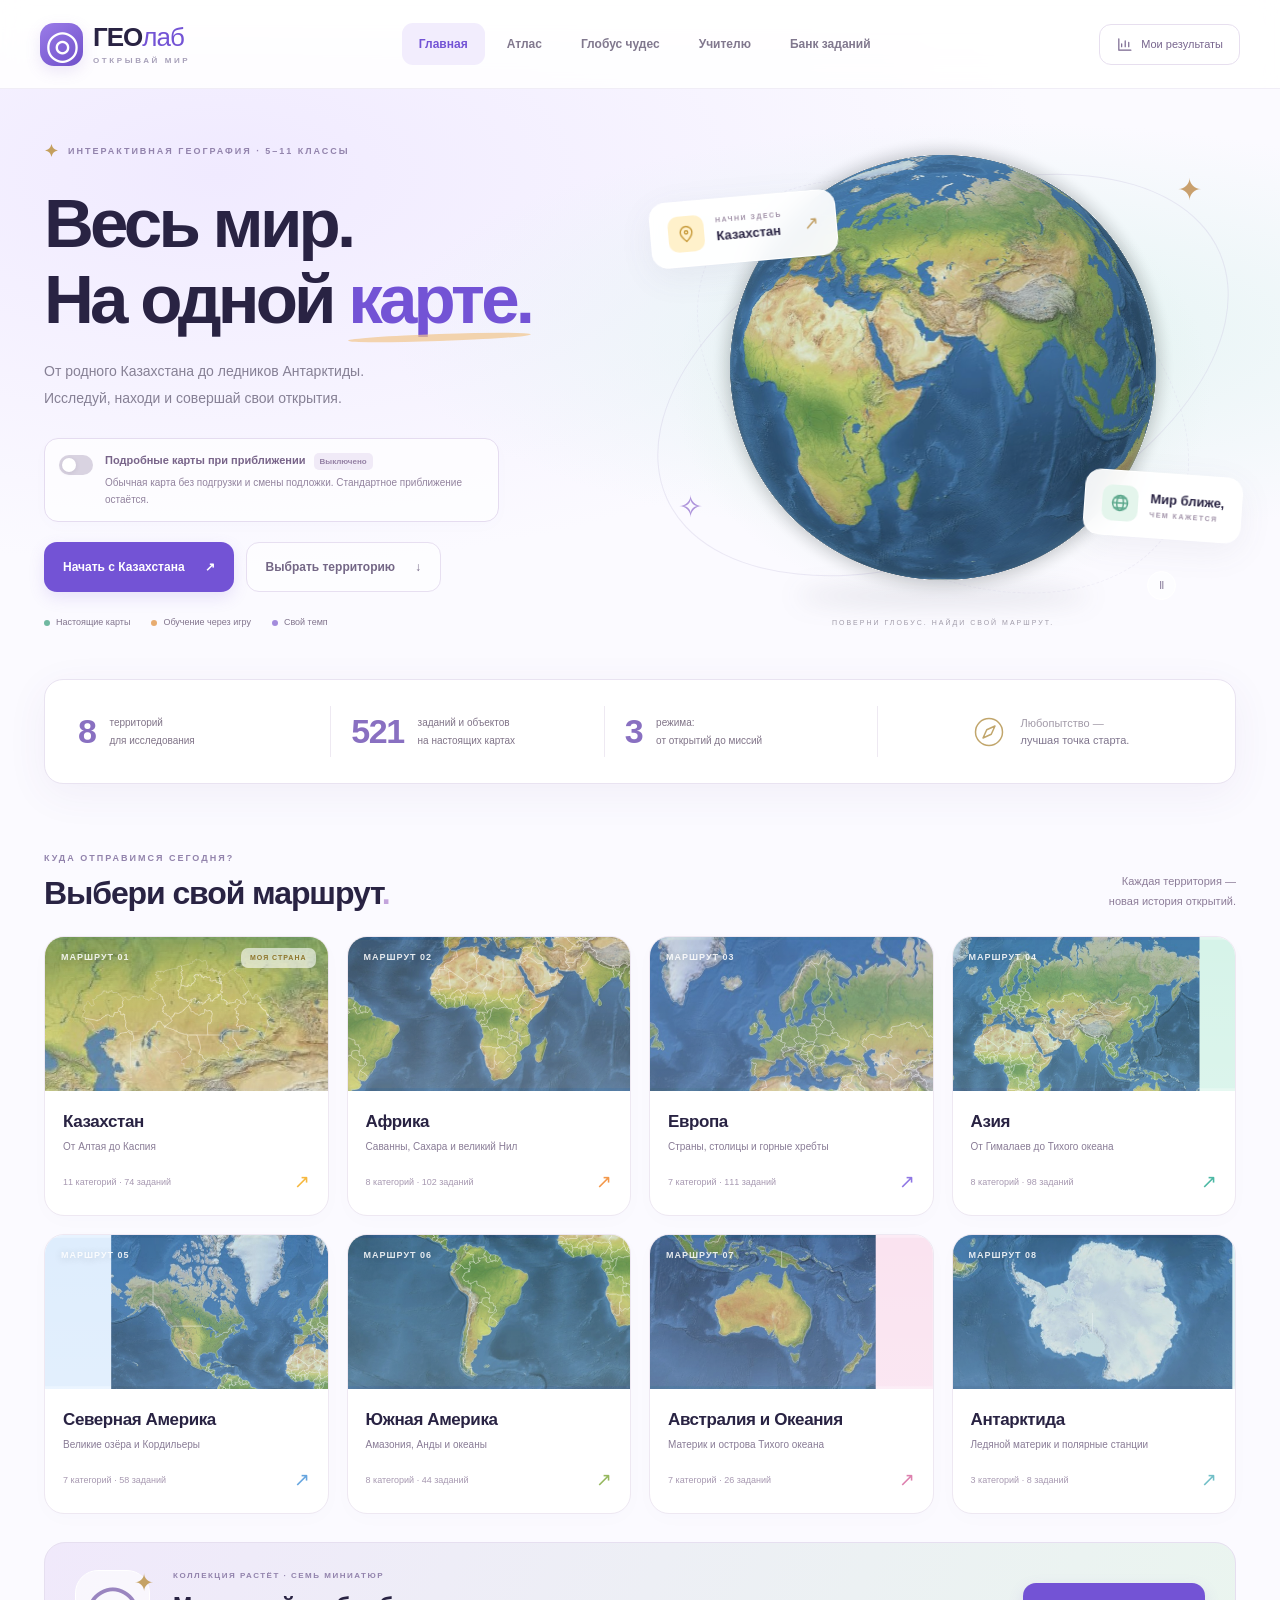
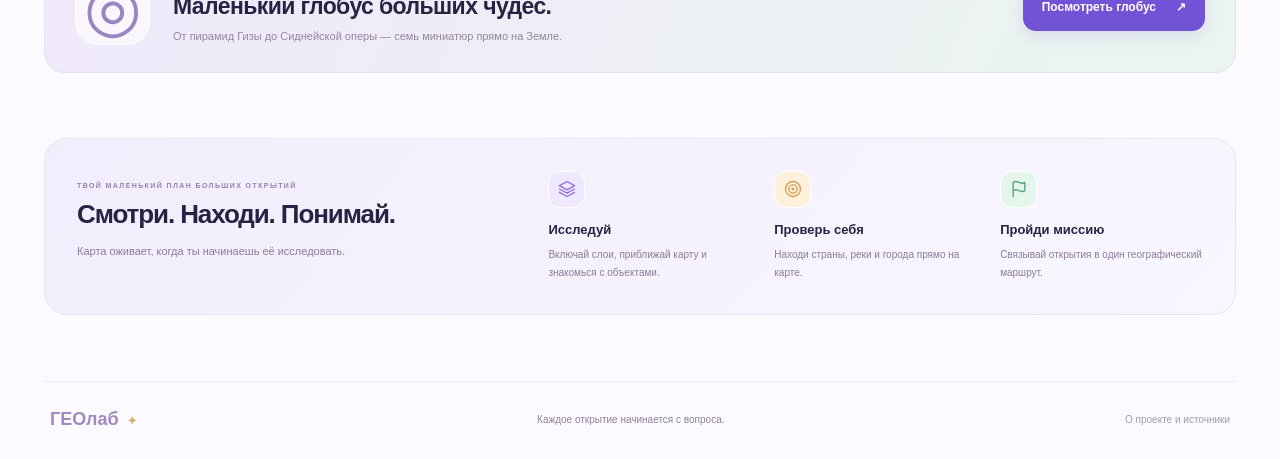
==== commit 386ab3a9: "Rebuild Sydney Opera miniature with solid vaulted shells and a raised quay" ====
--- a/geolab/index.html
+++ b/geolab/index.html
@@ -11,4 +11,4 @@
 <div id="landmarksPage" hidden><main class="landmark-page page-width"><div class="landmark-heading"><div><button class="back-link" data-home>← На главную</button><div class="overline">ГЛОБУС ЧУДЕС · ПЕРВАЯ КОЛЛЕКЦИЯ</div><h1>Мир <span>в миниатюре.</span></h1><p>Семь знакомых силуэтов. Одна маленькая планета.</p></div><span class="landmark-heading-star" aria-hidden="true">✦</span></div><section class="landmark-gallery"><div class="landmark-stage" id="landmarkStage" tabindex="0" role="group" aria-label="Глобус с объёмными достопримечательностями. Перетаскивайте или используйте стрелки на клавиатуре, чтобы повернуть Землю."><div class="landmark-stage-label"><span class="pin-dot purple"></span> КОЛЛЕКЦИЯ 01 <small>МИР В МИНИАТЮРЕ</small></div><div class="landmark-orbit" aria-hidden="true"></div><div class="landmark-floor" aria-hidden="true"></div><canvas id="landmarkEarth" aria-hidden="true"></canvas><svg id="landmarkEarthFallback" aria-hidden="true"></svg><canvas id="landmarkModels" aria-hidden="true"></canvas><div class="landmark-controls"><button id="landmarkPause" aria-label="Остановить вращение" aria-pressed="true">Ⅱ <span>Пауза</span></button><button id="landmarkReset" aria-label="Вернуться к общему виду глобуса">⌖ <span>Общий вид</span></button></div><div class="landmark-zoom"><button id="landmarkZoomIn" aria-label="Приблизить декоративный глобус">+</button><button id="landmarkZoomOut" aria-label="Отдалить декоративный глобус">−</button></div><div class="landmark-stage-hint">Потяни, чтобы повернуть · Нажми на фигурку, чтобы рассмотреть</div></div><aside class="landmark-collection"><div class="panel-eyebrow">НЕБОЛЬШАЯ КОЛЛЕКЦИЯ БОЛЬШИХ ЧУДЕС</div><h2>Семь мест,<br>которые узнаёт мир.</h2><p class="landmark-intro">Выбери миниатюру — глобус повернётся к ней. Или просто наблюдай за вращением.</p><div class="landmark-count">КОЛЛЕКЦИЯ / 7 МИНИАТЮР</div><div class="landmark-list"><button class="landmark-card" data-landmark="pyramid" aria-pressed="false" style="--monument:#c59d61;--monument-soft:#fcf2de"><span class="monument-glyph" aria-hidden="true"><svg viewBox="0 0 50 50"><path d="M5 39 25 9 45 39Z" fill="#d4ad70"/><path d="m25 9 1 30h19Z" fill="#b58d55"/><path d="M9 34h15M12 29h12M16 23h8" fill="none" stroke="#f2d49d" stroke-width="1"/></svg></span><span><small>01 / ЕГИПЕТ</small><strong>Пирамида Хеопса</strong><em>Гиза</em></span><b>↗</b></button><button class="landmark-card" data-landmark="eiffel" aria-pressed="false" style="--monument:#a9826e;--monument-soft:#f6ece5"><span class="monument-glyph" aria-hidden="true"><svg viewBox="0 0 50 50"><path d="M25 4v7m0 0-3 16-8 17m11-33 3 16 8 17M18 34h14M21 27h8M14 44h7m8 0h7M20 44q5-13 10 0M22 27l6 7m0-7-6 7" fill="none" stroke="#ac8266" stroke-width="2" stroke-linecap="round"/></svg></span><span><small>02 / ФРАНЦИЯ</small><strong>Эйфелева башня</strong><em>Париж</em></span><b>↗</b></button><button class="landmark-card" data-landmark="liberty" aria-pressed="false" style="--monument:#6c9c87;--monument-soft:#e8f4ed"><span class="monument-glyph" aria-hidden="true"><svg viewBox="0 0 50 50"><path d="m17 37 3-18h9l4 18Z" fill="#88b29e"/><circle cx="24" cy="15" r="5" fill="#9ac3ae"/><path d="m29 21 7-10v-5M18 25l-3 5M19 11l-2-4m6 3V5m4 6 3-4m0 7 5-1" stroke="#79a48f" fill="none" stroke-width="3" stroke-linecap="round"/><path d="m33 7 3-6 3 6Z" fill="#e2b567"/><path d="M14 38h20v6H14Z" fill="#cab995"/></svg></span><span><small>03 / США</small><strong>Статуя Свободы</strong><em>Нью-Йорк</em></span><b>↗</b></button><button class="landmark-card" data-landmark="kremlin" aria-pressed="false" style="--monument:#b87967;--monument-soft:#faebe4"><span class="monument-glyph" aria-hidden="true"><svg viewBox="0 0 50 50"><path d="M5 33h40v11H5Z" fill="#bc8069"/><path d="M17 20h16v24H17Z" fill="#bb715b"/><path d="m16 20 9-15 9 15Z" fill="#668471"/><path d="M25 1v5m-3-3h6" stroke="#ba7159" stroke-width="2"/><circle cx="25" cy="26" r="5" fill="#d7be80"/><path d="M25 23v3h3M7 30v5m7-5v5m22-5v5m7-5v5" stroke="#f0d3a4" stroke-width="2"/></svg></span><span><small>04 / РОССИЯ</small><strong>Московский Кремль</strong><em>Москва</em></span><b>↗</b></button><button class="landmark-card" data-landmark="taj" aria-pressed="false" style="--monument:#b6a577;--monument-soft:#f8f3e5"><span class="monument-glyph" aria-hidden="true"><svg viewBox="0 0 50 50"><path d="M13 26h24v16H13Z" fill="#ddd7c2"/><path d="M16 25c-6-8 3-12 9-18 6 6 15 10 9 18Z" fill="#f1e9d5" stroke="#c9bc9b" stroke-width="1"/><path d="M7 18v24m36-24v24M25 4v5M4 43h42" stroke="#bead83" stroke-width="3"/><path d="M21 42V32q4-6 8 0v10" fill="#aa9f82"/></svg></span><span><small>05 / ИНДИЯ</small><strong>Тадж-Махал</strong><em>Агра</em></span><b>↗</b></button><button class="landmark-card" data-landmark="opera" aria-pressed="false" style="--monument:#83a7b0;--monument-soft:#e9f3f6"><span class="monument-glyph" aria-hidden="true"><svg viewBox="0 0 50 50"><path d="M4 38h42v5H4Z" fill="#c6a083"/><path d="M6 37C6 21 17 12 28 9L20 37Z" fill="#f4f0e3" stroke="#b7beb4"/><path d="M19 37c0-14 11-25 24-26L34 37Z" fill="#e4e5dc" stroke="#aebdb7"/><path d="M30 37c1-9 7-15 16-19L42 37Z" fill="#f7f2e4" stroke="#b7beb4"/></svg></span><span><small>06 / АВСТРАЛИЯ</small><strong>Сиднейская опера</strong><em>Сидней</em></span><b>↗</b></button><button class="landmark-card" data-landmark="christ" aria-pressed="false" style="--monument:#91aa89;--monument-soft:#eef4e8"><span class="monument-glyph" aria-hidden="true"><svg viewBox="0 0 50 50"><path d="m5 45 20-16 20 16Z" fill="#9db58d"/><path d="M19 40h12v-5H19Z" fill="#bfc8b4"/><path d="m20 34 2-17h6l3 17Z" fill="#d8dfd1"/><path d="M8 17h34" stroke="#c9d3c2" stroke-width="5" stroke-linecap="round"/><circle cx="25" cy="10" r="5" fill="#dfe6d8"/></svg></span><span><small>07 / БРАЗИЛИЯ</small><strong>Христос-Искупитель</strong><em>Рио-де-Жанейро</em></span><b>↗</b></button></div><div class="landmark-note"><span aria-hidden="true">✧</span><p id="landmarkNote" aria-live="polite">Миниатюры увеличены для красоты. Их основания находятся у настоящих мест на Земле.</p></div><div class="landmark-decoration-label">ПРОСТО ПОТОМУ, ЧТО МИР КРАСИВ.</div></aside></section></main></div>
 <footer class="site-footer page-width"><button class="footer-brand" data-home>ГЕОлаб<span>✦</span></button><span>Каждое открытие начинается с вопроса.</span><button id="sources">О проекте и источники</button></footer>
 <dialog id="modal"><button class="modal-close" id="closeModal" aria-label="Закрыть">×</button><div id="modalBody"></div></dialog>
-<script src="assets/d3.min.js"></script><script src="globe.js"></script><script src="terrain.js?v=20261028-sticky"></script><script src="landmarks.js?v=20261028-seven"></script><script src="app.js?v=20261028-wonders"></script></body></html>
+<script src="assets/d3.min.js"></script><script src="globe.js"></script><script src="terrain.js?v=20261028-sticky"></script><script src="landmarks.js?v=20261028-opera-fixed"></script><script src="app.js?v=20261028-wonders"></script></body></html>
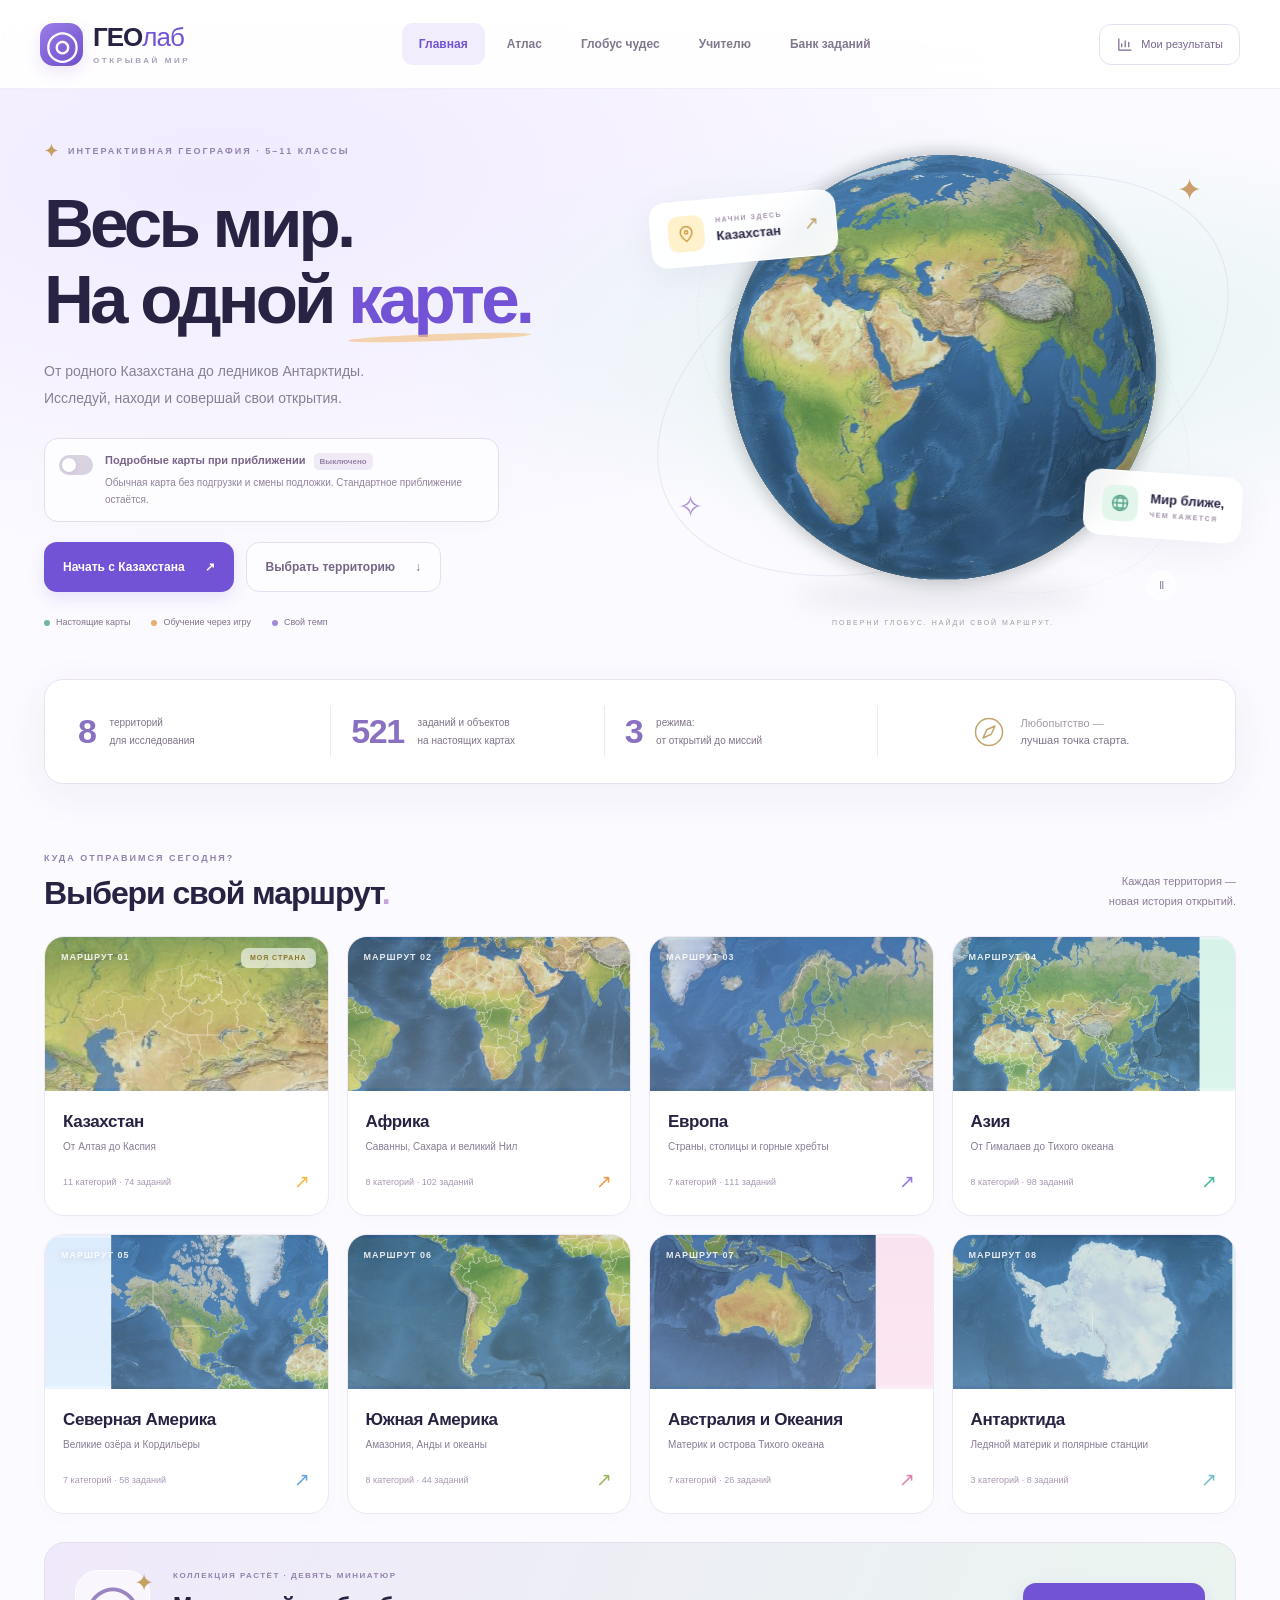
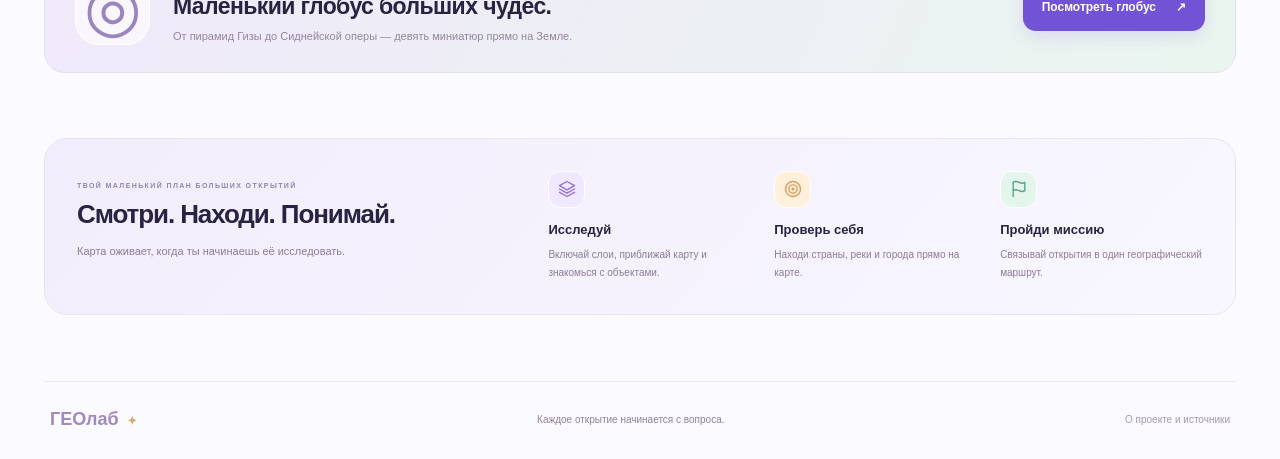
==== commit 3919945a: "Add Great Wall and compact Colosseum with checked Paris-Rome spacing" ====
--- a/geolab/index.html
+++ b/geolab/index.html
@@ -5,10 +5,10 @@
 <main><section class="hero page-width"><div class="hero-copy"><div class="overline"><span class="tiny-sun">✦</span> ИНТЕРАКТИВНАЯ ГЕОГРАФИЯ · 5–11 КЛАССЫ</div><h1>Весь мир.<br>На одной <span>карте.</span></h1><p class="hero-description">От родного Казахстана до ледников Антарктиды.<br>Исследуй, находи и совершай свои открытия.</p><div class="map-preference"><label class="detail-option" for="detailedMapsOption"><input type="checkbox" role="switch" id="detailedMapsOption" aria-describedby="detailChoiceDescription" aria-checked="false"><span class="detail-switch" aria-hidden="true"></span><span class="detail-copy"><strong>Подробные карты при приближении <span id="detailChoiceState">Выключено</span></strong><small id="detailChoiceDescription">Обычная карта без подгрузки и смены подложки. Стандартное приближение остаётся.</small></span></label></div><div class="hero-buttons"><button class="btn primary" id="startKz">Начать с Казахстана <span>↗</span></button><button class="btn outline" id="chooseTerritory">Выбрать территорию <span>↓</span></button></div><div class="hero-points"><span><i class="pin-dot green"></i> Настоящие карты</span><span><i class="pin-dot orange"></i> Обучение через игру</span><span><i class="pin-dot purple"></i> Свой темп</span></div></div><div class="hero-art"><div class="orbit orbit-one"></div><div class="orbit orbit-two"></div><span class="spark spark-one">✦</span><span class="spark spark-two">✧</span><span class="spark spark-three">+</span><div class="globe-shadow"></div><canvas id="heroGlobe" aria-label="Вращающийся глобус Земли. Можно поворачивать перетаскиванием."></canvas><svg id="heroFallback" aria-hidden="true" viewBox="0 0 500 500"></svg><button id="heroPause" class="globe-pause" aria-label="Остановить вращение глобуса">Ⅱ</button><button class="floating floating-kz" data-region="kz"><span class="float-icon yellow" data-icon="pin"></span><span><small>НАЧНИ ЗДЕСЬ</small><strong>Казахстан</strong></span><b>↗</b></button><div class="floating floating-world"><span class="float-icon mint" data-icon="globe"></span><span><strong>Мир ближе,</strong><small>ЧЕМ КАЖЕТСЯ</small></span></div><div class="globe-caption">ПОВЕРНИ ГЛОБУС. НАЙДИ СВОЙ МАРШРУТ.</div></div></section>
 <section class="numbers page-width"><div><strong>8</strong><span>территорий<br>для исследования</span></div><div><strong id="objectCount">500+</strong><span>заданий и объектов<br>на настоящих картах</span></div><div><strong>3</strong><span>режима:<br>от открытий до миссий</span></div><div class="numbers-note"><span data-icon="compass"></span><p>Любопытство —<br><b>лучшая точка старта.</b></p></div></section>
 <section class="territory-section page-width" id="territories"><div class="section-heading"><div><div class="overline">КУДА ОТПРАВИМСЯ СЕГОДНЯ?</div><h2>Выбери свой маршрут<span>.</span></h2></div><p>Каждая территория —<br>новая история открытий.</p></div><div class="territory-grid" id="territoryGrid"></div></section>
-<section class="landmarks-invite page-width"><div class="invite-globe" aria-hidden="true">◎<span>✦</span></div><div><div class="overline">КОЛЛЕКЦИЯ РАСТЁТ · СЕМЬ МИНИАТЮР</div><h2>Маленький глобус больших чудес.</h2><p>От пирамид Гизы до Сиднейской оперы — семь миниатюр прямо на Земле.</p></div><button id="openLandmarks" class="btn primary">Посмотреть глобус <span>↗</span></button></section><section class="how page-width"><div><div class="overline">ТВОЙ МАЛЕНЬКИЙ ПЛАН БОЛЬШИХ ОТКРЫТИЙ</div><h2>Смотри. Находи. Понимай.</h2><p>Карта оживает, когда ты начинаешь её исследовать.</p></div><div class="steps"><article><span class="step-icon purple" data-icon="layers"></span><h3>Исследуй</h3><p>Включай слои, приближай карту и знакомься с объектами.</p></article><article><span class="step-icon peach" data-icon="target"></span><h3>Проверь себя</h3><p>Находи страны, реки и города прямо на карте.</p></article><article><span class="step-icon mint" data-icon="flag"></span><h3>Пройди миссию</h3><p>Связывай открытия в один географический маршрут.</p></article></div></section>
+<section class="landmarks-invite page-width"><div class="invite-globe" aria-hidden="true">◎<span>✦</span></div><div><div class="overline">КОЛЛЕКЦИЯ РАСТЁТ · ДЕВЯТЬ МИНИАТЮР</div><h2>Маленький глобус больших чудес.</h2><p>От пирамид Гизы до Сиднейской оперы — девять миниатюр прямо на Земле.</p></div><button id="openLandmarks" class="btn primary">Посмотреть глобус <span>↗</span></button></section><section class="how page-width"><div><div class="overline">ТВОЙ МАЛЕНЬКИЙ ПЛАН БОЛЬШИХ ОТКРЫТИЙ</div><h2>Смотри. Находи. Понимай.</h2><p>Карта оживает, когда ты начинаешь её исследовать.</p></div><div class="steps"><article><span class="step-icon purple" data-icon="layers"></span><h3>Исследуй</h3><p>Включай слои, приближай карту и знакомься с объектами.</p></article><article><span class="step-icon peach" data-icon="target"></span><h3>Проверь себя</h3><p>Находи страны, реки и города прямо на карте.</p></article><article><span class="step-icon mint" data-icon="flag"></span><h3>Пройди миссию</h3><p>Связывай открытия в один географический маршрут.</p></article></div></section>
 </main></div>
 <div id="atlasPage" hidden><main class="atlas-page page-width"><div class="atlas-title-row"><div><button class="back-link" data-home>← Все территории</button><h1 id="regionTitle">Казахстан</h1></div><div class="region-strip" id="regionStrip" aria-label="Выбор территории"></div></div><section class="workspace"><div class="map-column"><div class="map-toolbar"><div class="map-types" role="group" aria-label="Тип карты"><button class="active" data-map="physical">Физическая</button><button data-map="political">Политическая</button><button data-map="admin" id="adminMap">Области</button></div><button id="labelToggle" class="tool-button" title="Названия объектов"><span data-icon="label"></span><span>Названия</span></button><button id="fullscreen" class="tool-button" aria-label="На весь экран"><span data-icon="expand"></span></button></div><div id="mapStage" class="map-stage"><svg id="map" role="img" aria-label="Интерактивная карта. Объекты также доступны в списке под картой."></svg><div class="map-top-label"><span class="pin-dot green"></span><b id="mapTerritoryLabel">КАЗАХСТАН</b><small id="mapLayerLabel">Физическая карта</small></div><div class="map-zoom"><button id="zoomIn" aria-label="Приблизить">+</button><button id="zoomOut" aria-label="Отдалить">−</button><button id="resetMap" aria-label="Восстановить вид">⌖</button></div><div class="north-arrow">N<span>➤</span></div><div class="map-legend" id="mapLegend"></div><div id="mapTip" class="map-tip" role="status"></div><div class="terrain-status-wrap"><span id="terrainStatus" role="status" aria-live="polite"></span><button id="retryTerrain" hidden>Повторить</button></div><div class="map-instruction" id="mapInstruction">Выбери объект на карте, чтобы узнать больше</div></div><div class="map-status"><span class="map-credit"><i></i><span id="mapAttribution">Natural Earth · обзорная карта</span></span><span id="mapHelp">Колесо — масштаб · Перетаскивание — перемещение</span></div><details class="object-access"><summary>Список объектов на карте</summary><div id="objectList"></div></details></div><aside class="sidebar"><div class="mode-tabs" role="group" aria-label="Режим работы"><button data-mode="study" class="active"><span data-icon="compass"></span>Исследование</button><button data-mode="game"><span data-icon="target"></span>Игра</button><button data-mode="mission"><span data-icon="flag"></span>Геомиссия</button></div><div id="sidePanel"></div></aside></section></main></div>
-<div id="landmarksPage" hidden><main class="landmark-page page-width"><div class="landmark-heading"><div><button class="back-link" data-home>← На главную</button><div class="overline">ГЛОБУС ЧУДЕС · ПЕРВАЯ КОЛЛЕКЦИЯ</div><h1>Мир <span>в миниатюре.</span></h1><p>Семь знакомых силуэтов. Одна маленькая планета.</p></div><span class="landmark-heading-star" aria-hidden="true">✦</span></div><section class="landmark-gallery"><div class="landmark-stage" id="landmarkStage" tabindex="0" role="group" aria-label="Глобус с объёмными достопримечательностями. Перетаскивайте или используйте стрелки на клавиатуре, чтобы повернуть Землю."><div class="landmark-stage-label"><span class="pin-dot purple"></span> КОЛЛЕКЦИЯ 01 <small>МИР В МИНИАТЮРЕ</small></div><div class="landmark-orbit" aria-hidden="true"></div><div class="landmark-floor" aria-hidden="true"></div><canvas id="landmarkEarth" aria-hidden="true"></canvas><svg id="landmarkEarthFallback" aria-hidden="true"></svg><canvas id="landmarkModels" aria-hidden="true"></canvas><div class="landmark-controls"><button id="landmarkPause" aria-label="Остановить вращение" aria-pressed="true">Ⅱ <span>Пауза</span></button><button id="landmarkReset" aria-label="Вернуться к общему виду глобуса">⌖ <span>Общий вид</span></button></div><div class="landmark-zoom"><button id="landmarkZoomIn" aria-label="Приблизить декоративный глобус">+</button><button id="landmarkZoomOut" aria-label="Отдалить декоративный глобус">−</button></div><div class="landmark-stage-hint">Потяни, чтобы повернуть · Нажми на фигурку, чтобы рассмотреть</div></div><aside class="landmark-collection"><div class="panel-eyebrow">НЕБОЛЬШАЯ КОЛЛЕКЦИЯ БОЛЬШИХ ЧУДЕС</div><h2>Семь мест,<br>которые узнаёт мир.</h2><p class="landmark-intro">Выбери миниатюру — глобус повернётся к ней. Или просто наблюдай за вращением.</p><div class="landmark-count">КОЛЛЕКЦИЯ / 7 МИНИАТЮР</div><div class="landmark-list"><button class="landmark-card" data-landmark="pyramid" aria-pressed="false" style="--monument:#c59d61;--monument-soft:#fcf2de"><span class="monument-glyph" aria-hidden="true"><svg viewBox="0 0 50 50"><path d="M5 39 25 9 45 39Z" fill="#d4ad70"/><path d="m25 9 1 30h19Z" fill="#b58d55"/><path d="M9 34h15M12 29h12M16 23h8" fill="none" stroke="#f2d49d" stroke-width="1"/></svg></span><span><small>01 / ЕГИПЕТ</small><strong>Пирамида Хеопса</strong><em>Гиза</em></span><b>↗</b></button><button class="landmark-card" data-landmark="eiffel" aria-pressed="false" style="--monument:#a9826e;--monument-soft:#f6ece5"><span class="monument-glyph" aria-hidden="true"><svg viewBox="0 0 50 50"><path d="M25 4v7m0 0-3 16-8 17m11-33 3 16 8 17M18 34h14M21 27h8M14 44h7m8 0h7M20 44q5-13 10 0M22 27l6 7m0-7-6 7" fill="none" stroke="#ac8266" stroke-width="2" stroke-linecap="round"/></svg></span><span><small>02 / ФРАНЦИЯ</small><strong>Эйфелева башня</strong><em>Париж</em></span><b>↗</b></button><button class="landmark-card" data-landmark="liberty" aria-pressed="false" style="--monument:#6c9c87;--monument-soft:#e8f4ed"><span class="monument-glyph" aria-hidden="true"><svg viewBox="0 0 50 50"><path d="m17 37 3-18h9l4 18Z" fill="#88b29e"/><circle cx="24" cy="15" r="5" fill="#9ac3ae"/><path d="m29 21 7-10v-5M18 25l-3 5M19 11l-2-4m6 3V5m4 6 3-4m0 7 5-1" stroke="#79a48f" fill="none" stroke-width="3" stroke-linecap="round"/><path d="m33 7 3-6 3 6Z" fill="#e2b567"/><path d="M14 38h20v6H14Z" fill="#cab995"/></svg></span><span><small>03 / США</small><strong>Статуя Свободы</strong><em>Нью-Йорк</em></span><b>↗</b></button><button class="landmark-card" data-landmark="kremlin" aria-pressed="false" style="--monument:#b87967;--monument-soft:#faebe4"><span class="monument-glyph" aria-hidden="true"><svg viewBox="0 0 50 50"><path d="M5 33h40v11H5Z" fill="#bc8069"/><path d="M17 20h16v24H17Z" fill="#bb715b"/><path d="m16 20 9-15 9 15Z" fill="#668471"/><path d="M25 1v5m-3-3h6" stroke="#ba7159" stroke-width="2"/><circle cx="25" cy="26" r="5" fill="#d7be80"/><path d="M25 23v3h3M7 30v5m7-5v5m22-5v5m7-5v5" stroke="#f0d3a4" stroke-width="2"/></svg></span><span><small>04 / РОССИЯ</small><strong>Московский Кремль</strong><em>Москва</em></span><b>↗</b></button><button class="landmark-card" data-landmark="taj" aria-pressed="false" style="--monument:#b6a577;--monument-soft:#f8f3e5"><span class="monument-glyph" aria-hidden="true"><svg viewBox="0 0 50 50"><path d="M13 26h24v16H13Z" fill="#ddd7c2"/><path d="M16 25c-6-8 3-12 9-18 6 6 15 10 9 18Z" fill="#f1e9d5" stroke="#c9bc9b" stroke-width="1"/><path d="M7 18v24m36-24v24M25 4v5M4 43h42" stroke="#bead83" stroke-width="3"/><path d="M21 42V32q4-6 8 0v10" fill="#aa9f82"/></svg></span><span><small>05 / ИНДИЯ</small><strong>Тадж-Махал</strong><em>Агра</em></span><b>↗</b></button><button class="landmark-card" data-landmark="opera" aria-pressed="false" style="--monument:#83a7b0;--monument-soft:#e9f3f6"><span class="monument-glyph" aria-hidden="true"><svg viewBox="0 0 50 50"><path d="M4 38h42v5H4Z" fill="#c6a083"/><path d="M6 37C6 21 17 12 28 9L20 37Z" fill="#f4f0e3" stroke="#b7beb4"/><path d="M19 37c0-14 11-25 24-26L34 37Z" fill="#e4e5dc" stroke="#aebdb7"/><path d="M30 37c1-9 7-15 16-19L42 37Z" fill="#f7f2e4" stroke="#b7beb4"/></svg></span><span><small>06 / АВСТРАЛИЯ</small><strong>Сиднейская опера</strong><em>Сидней</em></span><b>↗</b></button><button class="landmark-card" data-landmark="christ" aria-pressed="false" style="--monument:#91aa89;--monument-soft:#eef4e8"><span class="monument-glyph" aria-hidden="true"><svg viewBox="0 0 50 50"><path d="m5 45 20-16 20 16Z" fill="#9db58d"/><path d="M19 40h12v-5H19Z" fill="#bfc8b4"/><path d="m20 34 2-17h6l3 17Z" fill="#d8dfd1"/><path d="M8 17h34" stroke="#c9d3c2" stroke-width="5" stroke-linecap="round"/><circle cx="25" cy="10" r="5" fill="#dfe6d8"/></svg></span><span><small>07 / БРАЗИЛИЯ</small><strong>Христос-Искупитель</strong><em>Рио-де-Жанейро</em></span><b>↗</b></button></div><div class="landmark-note"><span aria-hidden="true">✧</span><p id="landmarkNote" aria-live="polite">Миниатюры увеличены для красоты. Их основания находятся у настоящих мест на Земле.</p></div><div class="landmark-decoration-label">ПРОСТО ПОТОМУ, ЧТО МИР КРАСИВ.</div></aside></section></main></div>
+<div id="landmarksPage" hidden><main class="landmark-page page-width"><div class="landmark-heading"><div><button class="back-link" data-home>← На главную</button><div class="overline">ГЛОБУС ЧУДЕС · ПЕРВАЯ КОЛЛЕКЦИЯ</div><h1>Мир <span>в миниатюре.</span></h1><p>Девять знакомых силуэтов. Одна маленькая планета.</p></div><span class="landmark-heading-star" aria-hidden="true">✦</span></div><section class="landmark-gallery"><div class="landmark-stage" id="landmarkStage" tabindex="0" role="group" aria-label="Глобус с объёмными достопримечательностями. Перетаскивайте или используйте стрелки на клавиатуре, чтобы повернуть Землю."><div class="landmark-stage-label"><span class="pin-dot purple"></span> КОЛЛЕКЦИЯ 01 <small>МИР В МИНИАТЮРЕ</small></div><div class="landmark-orbit" aria-hidden="true"></div><div class="landmark-floor" aria-hidden="true"></div><canvas id="landmarkEarth" aria-hidden="true"></canvas><svg id="landmarkEarthFallback" aria-hidden="true"></svg><canvas id="landmarkModels" aria-hidden="true"></canvas><div class="landmark-controls"><button id="landmarkPause" aria-label="Остановить вращение" aria-pressed="true">Ⅱ <span>Пауза</span></button><button id="landmarkReset" aria-label="Вернуться к общему виду глобуса">⌖ <span>Общий вид</span></button></div><div class="landmark-zoom"><button id="landmarkZoomIn" aria-label="Приблизить декоративный глобус">+</button><button id="landmarkZoomOut" aria-label="Отдалить декоративный глобус">−</button></div><div class="landmark-stage-hint">Потяни, чтобы повернуть · Нажми на фигурку, чтобы рассмотреть</div></div><aside class="landmark-collection"><div class="panel-eyebrow">НЕБОЛЬШАЯ КОЛЛЕКЦИЯ БОЛЬШИХ ЧУДЕС</div><h2>Девять мест,<br>которые узнаёт мир.</h2><p class="landmark-intro">Выбери миниатюру — глобус повернётся к ней. Или просто наблюдай за вращением.</p><div class="landmark-count">КОЛЛЕКЦИЯ / 9 МИНИАТЮР</div><div class="landmark-list"><button class="landmark-card" data-landmark="pyramid" aria-pressed="false" style="--monument:#c59d61;--monument-soft:#fcf2de"><span class="monument-glyph" aria-hidden="true"><svg viewBox="0 0 50 50"><path d="M5 39 25 9 45 39Z" fill="#d4ad70"/><path d="m25 9 1 30h19Z" fill="#b58d55"/><path d="M9 34h15M12 29h12M16 23h8" fill="none" stroke="#f2d49d" stroke-width="1"/></svg></span><span><small>01 / ЕГИПЕТ</small><strong>Пирамида Хеопса</strong><em>Гиза</em></span><b>↗</b></button><button class="landmark-card" data-landmark="eiffel" aria-pressed="false" style="--monument:#a9826e;--monument-soft:#f6ece5"><span class="monument-glyph" aria-hidden="true"><svg viewBox="0 0 50 50"><path d="M25 4v7m0 0-3 16-8 17m11-33 3 16 8 17M18 34h14M21 27h8M14 44h7m8 0h7M20 44q5-13 10 0M22 27l6 7m0-7-6 7" fill="none" stroke="#ac8266" stroke-width="2" stroke-linecap="round"/></svg></span><span><small>02 / ФРАНЦИЯ</small><strong>Эйфелева башня</strong><em>Париж</em></span><b>↗</b></button><button class="landmark-card" data-landmark="liberty" aria-pressed="false" style="--monument:#6c9c87;--monument-soft:#e8f4ed"><span class="monument-glyph" aria-hidden="true"><svg viewBox="0 0 50 50"><path d="m17 37 3-18h9l4 18Z" fill="#88b29e"/><circle cx="24" cy="15" r="5" fill="#9ac3ae"/><path d="m29 21 7-10v-5M18 25l-3 5M19 11l-2-4m6 3V5m4 6 3-4m0 7 5-1" stroke="#79a48f" fill="none" stroke-width="3" stroke-linecap="round"/><path d="m33 7 3-6 3 6Z" fill="#e2b567"/><path d="M14 38h20v6H14Z" fill="#cab995"/></svg></span><span><small>03 / США</small><strong>Статуя Свободы</strong><em>Нью-Йорк</em></span><b>↗</b></button><button class="landmark-card" data-landmark="kremlin" aria-pressed="false" style="--monument:#b87967;--monument-soft:#faebe4"><span class="monument-glyph" aria-hidden="true"><svg viewBox="0 0 50 50"><path d="M5 33h40v11H5Z" fill="#bc8069"/><path d="M17 20h16v24H17Z" fill="#bb715b"/><path d="m16 20 9-15 9 15Z" fill="#668471"/><path d="M25 1v5m-3-3h6" stroke="#ba7159" stroke-width="2"/><circle cx="25" cy="26" r="5" fill="#d7be80"/><path d="M25 23v3h3M7 30v5m7-5v5m22-5v5m7-5v5" stroke="#f0d3a4" stroke-width="2"/></svg></span><span><small>04 / РОССИЯ</small><strong>Московский Кремль</strong><em>Москва</em></span><b>↗</b></button><button class="landmark-card" data-landmark="taj" aria-pressed="false" style="--monument:#b6a577;--monument-soft:#f8f3e5"><span class="monument-glyph" aria-hidden="true"><svg viewBox="0 0 50 50"><path d="M13 26h24v16H13Z" fill="#ddd7c2"/><path d="M16 25c-6-8 3-12 9-18 6 6 15 10 9 18Z" fill="#f1e9d5" stroke="#c9bc9b" stroke-width="1"/><path d="M7 18v24m36-24v24M25 4v5M4 43h42" stroke="#bead83" stroke-width="3"/><path d="M21 42V32q4-6 8 0v10" fill="#aa9f82"/></svg></span><span><small>05 / ИНДИЯ</small><strong>Тадж-Махал</strong><em>Агра</em></span><b>↗</b></button><button class="landmark-card" data-landmark="opera" aria-pressed="false" style="--monument:#83a7b0;--monument-soft:#e9f3f6"><span class="monument-glyph" aria-hidden="true"><svg viewBox="0 0 50 50"><path d="M4 38h42v5H4Z" fill="#c6a083"/><path d="M6 37C6 21 17 12 28 9L20 37Z" fill="#f4f0e3" stroke="#b7beb4"/><path d="M19 37c0-14 11-25 24-26L34 37Z" fill="#e4e5dc" stroke="#aebdb7"/><path d="M30 37c1-9 7-15 16-19L42 37Z" fill="#f7f2e4" stroke="#b7beb4"/></svg></span><span><small>06 / АВСТРАЛИЯ</small><strong>Сиднейская опера</strong><em>Сидней</em></span><b>↗</b></button><button class="landmark-card" data-landmark="christ" aria-pressed="false" style="--monument:#91aa89;--monument-soft:#eef4e8"><span class="monument-glyph" aria-hidden="true"><svg viewBox="0 0 50 50"><path d="m5 45 20-16 20 16Z" fill="#9db58d"/><path d="M19 40h12v-5H19Z" fill="#bfc8b4"/><path d="m20 34 2-17h6l3 17Z" fill="#d8dfd1"/><path d="M8 17h34" stroke="#c9d3c2" stroke-width="5" stroke-linecap="round"/><circle cx="25" cy="10" r="5" fill="#dfe6d8"/></svg></span><span><small>07 / БРАЗИЛИЯ</small><strong>Христос-Искупитель</strong><em>Рио-де-Жанейро</em></span><b>↗</b></button><button class="landmark-card" data-landmark="wall" aria-pressed="false" style="--monument:#a99a76;--monument-soft:#f4f1e5"><span class="monument-glyph" aria-hidden="true"><svg viewBox="0 0 50 50"><path d="m3 42 11-24 12 12 12-18 10 30Z" fill="#b4c69c"/><path d="m5 26 9-5 11 7 13-11 8 3v8l-8-3-13 11-11-7-9 5Z" fill="#c4b28d"/><path d="M9 14h10v15H9Zm25-9h10v20H34Z" fill="#c4b28d"/><path d="M8 12h4v5h4v-5h4m13-9h4v5h4V3h4" fill="none" stroke="#d9c9a5" stroke-width="3"/></svg></span><span><small>08 / КИТАЙ</small><strong>Великая китайская стена</strong><em>Бадалин</em></span><b>↗</b></button><button class="landmark-card" data-landmark="colosseum" aria-pressed="false" style="--monument:#b59d79;--monument-soft:#f6efe1"><span class="monument-glyph" aria-hidden="true"><svg viewBox="0 0 50 50"><path d="M5 16v21c0 10 40 10 40 0V16Z" fill="#d2ba96"/><ellipse cx="25" cy="16" rx="20" ry="9" fill="#ead5ae"/><ellipse cx="25" cy="16" rx="14" ry="5" fill="#b29b79"/><path d="M9 26v-5q3-4 6 0v7m5 2v-6q3-5 6 0v7m5-1v-6q3-5 6 0v5m-28 8v-5q3-4 6 0v7m5 2v-6q3-5 6 0v7m5-1v-6q3-4 6 0v5" fill="#a58e70"/><path d="M6 29q19 9 38 0M6 39q19 9 38 0" stroke="#f1ddba" stroke-width="2" fill="none"/></svg></span><span><small>09 / ИТАЛИЯ</small><strong>Колизей</strong><em>Рим</em></span><b>↗</b></button></div><div class="landmark-note"><span aria-hidden="true">✧</span><p id="landmarkNote" aria-live="polite">Миниатюры увеличены для красоты. Их основания находятся у настоящих мест на Земле.</p></div><div class="landmark-decoration-label">ПРОСТО ПОТОМУ, ЧТО МИР КРАСИВ.</div></aside></section></main></div>
 <footer class="site-footer page-width"><button class="footer-brand" data-home>ГЕОлаб<span>✦</span></button><span>Каждое открытие начинается с вопроса.</span><button id="sources">О проекте и источники</button></footer>
 <dialog id="modal"><button class="modal-close" id="closeModal" aria-label="Закрыть">×</button><div id="modalBody"></div></dialog>
-<script src="assets/d3.min.js"></script><script src="globe.js"></script><script src="terrain.js?v=20261028-sticky"></script><script src="landmarks.js?v=20261028-opera-fixed"></script><script src="app.js?v=20261028-wonders"></script></body></html>
+<script src="assets/d3.min.js"></script><script src="globe.js"></script><script src="terrain.js?v=20261028-sticky"></script><script src="landmarks.js?v=20261028-nine"></script><script src="app.js?v=20261028-wonders"></script></body></html>
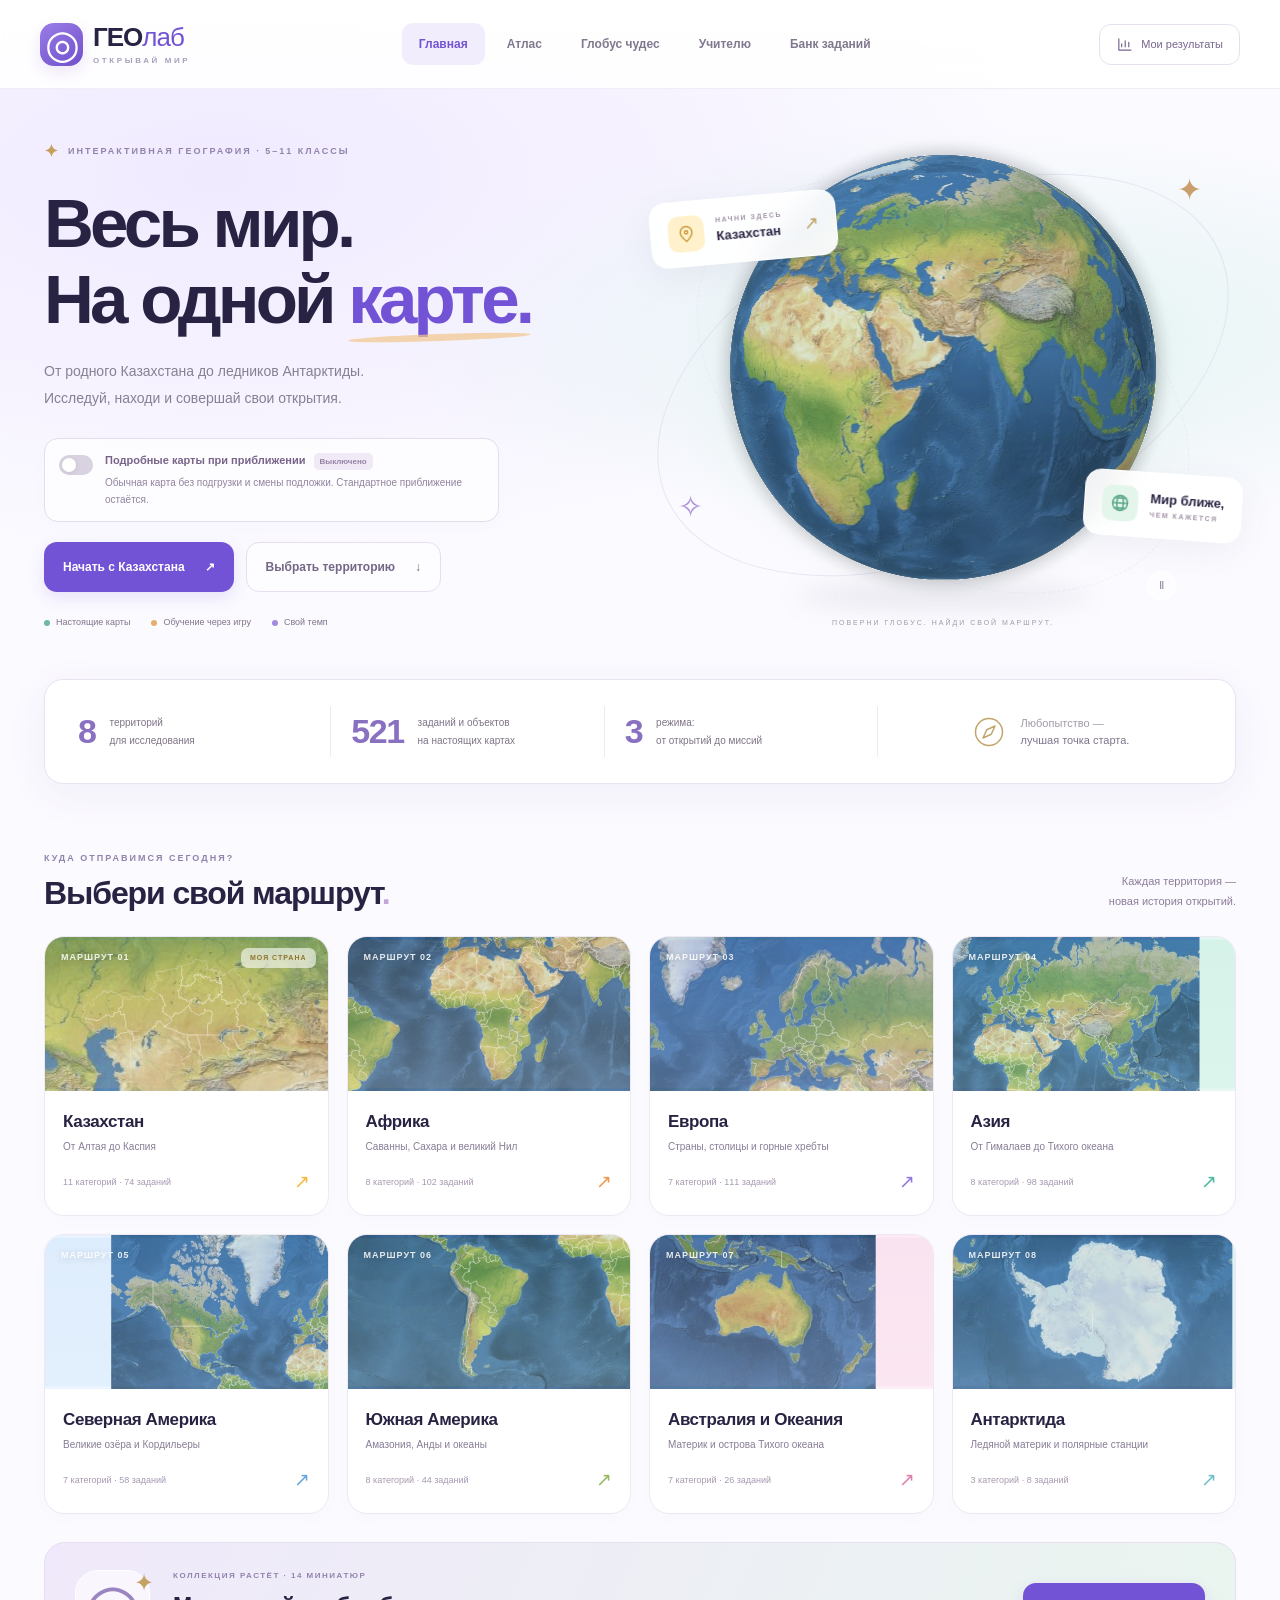
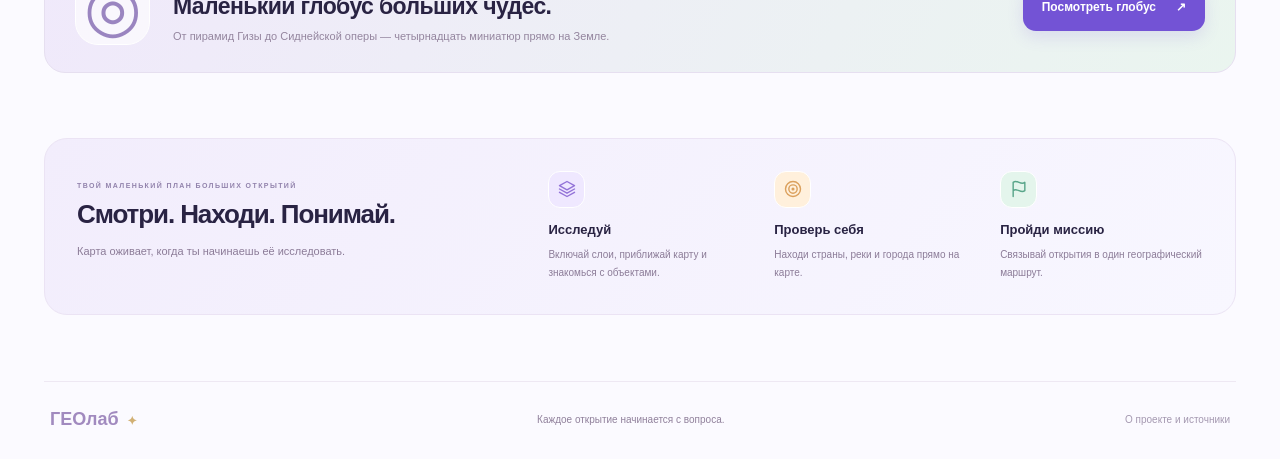
==== commit 7bfb8d50: "Add Burj Khalifa, Moai, Mount Fuji, Machu Picchu and Baiterek to the wonder globe" ====
--- a/geolab/index.html
+++ b/geolab/index.html
@@ -5,10 +5,10 @@
 <main><section class="hero page-width"><div class="hero-copy"><div class="overline"><span class="tiny-sun">✦</span> ИНТЕРАКТИВНАЯ ГЕОГРАФИЯ · 5–11 КЛАССЫ</div><h1>Весь мир.<br>На одной <span>карте.</span></h1><p class="hero-description">От родного Казахстана до ледников Антарктиды.<br>Исследуй, находи и совершай свои открытия.</p><div class="map-preference"><label class="detail-option" for="detailedMapsOption"><input type="checkbox" role="switch" id="detailedMapsOption" aria-describedby="detailChoiceDescription" aria-checked="false"><span class="detail-switch" aria-hidden="true"></span><span class="detail-copy"><strong>Подробные карты при приближении <span id="detailChoiceState">Выключено</span></strong><small id="detailChoiceDescription">Обычная карта без подгрузки и смены подложки. Стандартное приближение остаётся.</small></span></label></div><div class="hero-buttons"><button class="btn primary" id="startKz">Начать с Казахстана <span>↗</span></button><button class="btn outline" id="chooseTerritory">Выбрать территорию <span>↓</span></button></div><div class="hero-points"><span><i class="pin-dot green"></i> Настоящие карты</span><span><i class="pin-dot orange"></i> Обучение через игру</span><span><i class="pin-dot purple"></i> Свой темп</span></div></div><div class="hero-art"><div class="orbit orbit-one"></div><div class="orbit orbit-two"></div><span class="spark spark-one">✦</span><span class="spark spark-two">✧</span><span class="spark spark-three">+</span><div class="globe-shadow"></div><canvas id="heroGlobe" aria-label="Вращающийся глобус Земли. Можно поворачивать перетаскиванием."></canvas><svg id="heroFallback" aria-hidden="true" viewBox="0 0 500 500"></svg><button id="heroPause" class="globe-pause" aria-label="Остановить вращение глобуса">Ⅱ</button><button class="floating floating-kz" data-region="kz"><span class="float-icon yellow" data-icon="pin"></span><span><small>НАЧНИ ЗДЕСЬ</small><strong>Казахстан</strong></span><b>↗</b></button><div class="floating floating-world"><span class="float-icon mint" data-icon="globe"></span><span><strong>Мир ближе,</strong><small>ЧЕМ КАЖЕТСЯ</small></span></div><div class="globe-caption">ПОВЕРНИ ГЛОБУС. НАЙДИ СВОЙ МАРШРУТ.</div></div></section>
 <section class="numbers page-width"><div><strong>8</strong><span>территорий<br>для исследования</span></div><div><strong id="objectCount">500+</strong><span>заданий и объектов<br>на настоящих картах</span></div><div><strong>3</strong><span>режима:<br>от открытий до миссий</span></div><div class="numbers-note"><span data-icon="compass"></span><p>Любопытство —<br><b>лучшая точка старта.</b></p></div></section>
 <section class="territory-section page-width" id="territories"><div class="section-heading"><div><div class="overline">КУДА ОТПРАВИМСЯ СЕГОДНЯ?</div><h2>Выбери свой маршрут<span>.</span></h2></div><p>Каждая территория —<br>новая история открытий.</p></div><div class="territory-grid" id="territoryGrid"></div></section>
-<section class="landmarks-invite page-width"><div class="invite-globe" aria-hidden="true">◎<span>✦</span></div><div><div class="overline">КОЛЛЕКЦИЯ РАСТЁТ · ДЕВЯТЬ МИНИАТЮР</div><h2>Маленький глобус больших чудес.</h2><p>От пирамид Гизы до Сиднейской оперы — девять миниатюр прямо на Земле.</p></div><button id="openLandmarks" class="btn primary">Посмотреть глобус <span>↗</span></button></section><section class="how page-width"><div><div class="overline">ТВОЙ МАЛЕНЬКИЙ ПЛАН БОЛЬШИХ ОТКРЫТИЙ</div><h2>Смотри. Находи. Понимай.</h2><p>Карта оживает, когда ты начинаешь её исследовать.</p></div><div class="steps"><article><span class="step-icon purple" data-icon="layers"></span><h3>Исследуй</h3><p>Включай слои, приближай карту и знакомься с объектами.</p></article><article><span class="step-icon peach" data-icon="target"></span><h3>Проверь себя</h3><p>Находи страны, реки и города прямо на карте.</p></article><article><span class="step-icon mint" data-icon="flag"></span><h3>Пройди миссию</h3><p>Связывай открытия в один географический маршрут.</p></article></div></section>
+<section class="landmarks-invite page-width"><div class="invite-globe" aria-hidden="true">◎<span>✦</span></div><div><div class="overline">КОЛЛЕКЦИЯ РАСТЁТ · 14 МИНИАТЮР</div><h2>Маленький глобус больших чудес.</h2><p>От пирамид Гизы до Сиднейской оперы — четырнадцать миниатюр прямо на Земле.</p></div><button id="openLandmarks" class="btn primary">Посмотреть глобус <span>↗</span></button></section><section class="how page-width"><div><div class="overline">ТВОЙ МАЛЕНЬКИЙ ПЛАН БОЛЬШИХ ОТКРЫТИЙ</div><h2>Смотри. Находи. Понимай.</h2><p>Карта оживает, когда ты начинаешь её исследовать.</p></div><div class="steps"><article><span class="step-icon purple" data-icon="layers"></span><h3>Исследуй</h3><p>Включай слои, приближай карту и знакомься с объектами.</p></article><article><span class="step-icon peach" data-icon="target"></span><h3>Проверь себя</h3><p>Находи страны, реки и города прямо на карте.</p></article><article><span class="step-icon mint" data-icon="flag"></span><h3>Пройди миссию</h3><p>Связывай открытия в один географический маршрут.</p></article></div></section>
 </main></div>
 <div id="atlasPage" hidden><main class="atlas-page page-width"><div class="atlas-title-row"><div><button class="back-link" data-home>← Все территории</button><h1 id="regionTitle">Казахстан</h1></div><div class="region-strip" id="regionStrip" aria-label="Выбор территории"></div></div><section class="workspace"><div class="map-column"><div class="map-toolbar"><div class="map-types" role="group" aria-label="Тип карты"><button class="active" data-map="physical">Физическая</button><button data-map="political">Политическая</button><button data-map="admin" id="adminMap">Области</button></div><button id="labelToggle" class="tool-button" title="Названия объектов"><span data-icon="label"></span><span>Названия</span></button><button id="fullscreen" class="tool-button" aria-label="На весь экран"><span data-icon="expand"></span></button></div><div id="mapStage" class="map-stage"><svg id="map" role="img" aria-label="Интерактивная карта. Объекты также доступны в списке под картой."></svg><div class="map-top-label"><span class="pin-dot green"></span><b id="mapTerritoryLabel">КАЗАХСТАН</b><small id="mapLayerLabel">Физическая карта</small></div><div class="map-zoom"><button id="zoomIn" aria-label="Приблизить">+</button><button id="zoomOut" aria-label="Отдалить">−</button><button id="resetMap" aria-label="Восстановить вид">⌖</button></div><div class="north-arrow">N<span>➤</span></div><div class="map-legend" id="mapLegend"></div><div id="mapTip" class="map-tip" role="status"></div><div class="terrain-status-wrap"><span id="terrainStatus" role="status" aria-live="polite"></span><button id="retryTerrain" hidden>Повторить</button></div><div class="map-instruction" id="mapInstruction">Выбери объект на карте, чтобы узнать больше</div></div><div class="map-status"><span class="map-credit"><i></i><span id="mapAttribution">Natural Earth · обзорная карта</span></span><span id="mapHelp">Колесо — масштаб · Перетаскивание — перемещение</span></div><details class="object-access"><summary>Список объектов на карте</summary><div id="objectList"></div></details></div><aside class="sidebar"><div class="mode-tabs" role="group" aria-label="Режим работы"><button data-mode="study" class="active"><span data-icon="compass"></span>Исследование</button><button data-mode="game"><span data-icon="target"></span>Игра</button><button data-mode="mission"><span data-icon="flag"></span>Геомиссия</button></div><div id="sidePanel"></div></aside></section></main></div>
-<div id="landmarksPage" hidden><main class="landmark-page page-width"><div class="landmark-heading"><div><button class="back-link" data-home>← На главную</button><div class="overline">ГЛОБУС ЧУДЕС · ПЕРВАЯ КОЛЛЕКЦИЯ</div><h1>Мир <span>в миниатюре.</span></h1><p>Девять знакомых силуэтов. Одна маленькая планета.</p></div><span class="landmark-heading-star" aria-hidden="true">✦</span></div><section class="landmark-gallery"><div class="landmark-stage" id="landmarkStage" tabindex="0" role="group" aria-label="Глобус с объёмными достопримечательностями. Перетаскивайте или используйте стрелки на клавиатуре, чтобы повернуть Землю."><div class="landmark-stage-label"><span class="pin-dot purple"></span> КОЛЛЕКЦИЯ 01 <small>МИР В МИНИАТЮРЕ</small></div><div class="landmark-orbit" aria-hidden="true"></div><div class="landmark-floor" aria-hidden="true"></div><canvas id="landmarkEarth" aria-hidden="true"></canvas><svg id="landmarkEarthFallback" aria-hidden="true"></svg><canvas id="landmarkModels" aria-hidden="true"></canvas><div class="landmark-controls"><button id="landmarkPause" aria-label="Остановить вращение" aria-pressed="true">Ⅱ <span>Пауза</span></button><button id="landmarkReset" aria-label="Вернуться к общему виду глобуса">⌖ <span>Общий вид</span></button></div><div class="landmark-zoom"><button id="landmarkZoomIn" aria-label="Приблизить декоративный глобус">+</button><button id="landmarkZoomOut" aria-label="Отдалить декоративный глобус">−</button></div><div class="landmark-stage-hint">Потяни, чтобы повернуть · Нажми на фигурку, чтобы рассмотреть</div></div><aside class="landmark-collection"><div class="panel-eyebrow">НЕБОЛЬШАЯ КОЛЛЕКЦИЯ БОЛЬШИХ ЧУДЕС</div><h2>Девять мест,<br>которые узнаёт мир.</h2><p class="landmark-intro">Выбери миниатюру — глобус повернётся к ней. Или просто наблюдай за вращением.</p><div class="landmark-count">КОЛЛЕКЦИЯ / 9 МИНИАТЮР</div><div class="landmark-list"><button class="landmark-card" data-landmark="pyramid" aria-pressed="false" style="--monument:#c59d61;--monument-soft:#fcf2de"><span class="monument-glyph" aria-hidden="true"><svg viewBox="0 0 50 50"><path d="M5 39 25 9 45 39Z" fill="#d4ad70"/><path d="m25 9 1 30h19Z" fill="#b58d55"/><path d="M9 34h15M12 29h12M16 23h8" fill="none" stroke="#f2d49d" stroke-width="1"/></svg></span><span><small>01 / ЕГИПЕТ</small><strong>Пирамида Хеопса</strong><em>Гиза</em></span><b>↗</b></button><button class="landmark-card" data-landmark="eiffel" aria-pressed="false" style="--monument:#a9826e;--monument-soft:#f6ece5"><span class="monument-glyph" aria-hidden="true"><svg viewBox="0 0 50 50"><path d="M25 4v7m0 0-3 16-8 17m11-33 3 16 8 17M18 34h14M21 27h8M14 44h7m8 0h7M20 44q5-13 10 0M22 27l6 7m0-7-6 7" fill="none" stroke="#ac8266" stroke-width="2" stroke-linecap="round"/></svg></span><span><small>02 / ФРАНЦИЯ</small><strong>Эйфелева башня</strong><em>Париж</em></span><b>↗</b></button><button class="landmark-card" data-landmark="liberty" aria-pressed="false" style="--monument:#6c9c87;--monument-soft:#e8f4ed"><span class="monument-glyph" aria-hidden="true"><svg viewBox="0 0 50 50"><path d="m17 37 3-18h9l4 18Z" fill="#88b29e"/><circle cx="24" cy="15" r="5" fill="#9ac3ae"/><path d="m29 21 7-10v-5M18 25l-3 5M19 11l-2-4m6 3V5m4 6 3-4m0 7 5-1" stroke="#79a48f" fill="none" stroke-width="3" stroke-linecap="round"/><path d="m33 7 3-6 3 6Z" fill="#e2b567"/><path d="M14 38h20v6H14Z" fill="#cab995"/></svg></span><span><small>03 / США</small><strong>Статуя Свободы</strong><em>Нью-Йорк</em></span><b>↗</b></button><button class="landmark-card" data-landmark="kremlin" aria-pressed="false" style="--monument:#b87967;--monument-soft:#faebe4"><span class="monument-glyph" aria-hidden="true"><svg viewBox="0 0 50 50"><path d="M5 33h40v11H5Z" fill="#bc8069"/><path d="M17 20h16v24H17Z" fill="#bb715b"/><path d="m16 20 9-15 9 15Z" fill="#668471"/><path d="M25 1v5m-3-3h6" stroke="#ba7159" stroke-width="2"/><circle cx="25" cy="26" r="5" fill="#d7be80"/><path d="M25 23v3h3M7 30v5m7-5v5m22-5v5m7-5v5" stroke="#f0d3a4" stroke-width="2"/></svg></span><span><small>04 / РОССИЯ</small><strong>Московский Кремль</strong><em>Москва</em></span><b>↗</b></button><button class="landmark-card" data-landmark="taj" aria-pressed="false" style="--monument:#b6a577;--monument-soft:#f8f3e5"><span class="monument-glyph" aria-hidden="true"><svg viewBox="0 0 50 50"><path d="M13 26h24v16H13Z" fill="#ddd7c2"/><path d="M16 25c-6-8 3-12 9-18 6 6 15 10 9 18Z" fill="#f1e9d5" stroke="#c9bc9b" stroke-width="1"/><path d="M7 18v24m36-24v24M25 4v5M4 43h42" stroke="#bead83" stroke-width="3"/><path d="M21 42V32q4-6 8 0v10" fill="#aa9f82"/></svg></span><span><small>05 / ИНДИЯ</small><strong>Тадж-Махал</strong><em>Агра</em></span><b>↗</b></button><button class="landmark-card" data-landmark="opera" aria-pressed="false" style="--monument:#83a7b0;--monument-soft:#e9f3f6"><span class="monument-glyph" aria-hidden="true"><svg viewBox="0 0 50 50"><path d="M4 38h42v5H4Z" fill="#c6a083"/><path d="M6 37C6 21 17 12 28 9L20 37Z" fill="#f4f0e3" stroke="#b7beb4"/><path d="M19 37c0-14 11-25 24-26L34 37Z" fill="#e4e5dc" stroke="#aebdb7"/><path d="M30 37c1-9 7-15 16-19L42 37Z" fill="#f7f2e4" stroke="#b7beb4"/></svg></span><span><small>06 / АВСТРАЛИЯ</small><strong>Сиднейская опера</strong><em>Сидней</em></span><b>↗</b></button><button class="landmark-card" data-landmark="christ" aria-pressed="false" style="--monument:#91aa89;--monument-soft:#eef4e8"><span class="monument-glyph" aria-hidden="true"><svg viewBox="0 0 50 50"><path d="m5 45 20-16 20 16Z" fill="#9db58d"/><path d="M19 40h12v-5H19Z" fill="#bfc8b4"/><path d="m20 34 2-17h6l3 17Z" fill="#d8dfd1"/><path d="M8 17h34" stroke="#c9d3c2" stroke-width="5" stroke-linecap="round"/><circle cx="25" cy="10" r="5" fill="#dfe6d8"/></svg></span><span><small>07 / БРАЗИЛИЯ</small><strong>Христос-Искупитель</strong><em>Рио-де-Жанейро</em></span><b>↗</b></button><button class="landmark-card" data-landmark="wall" aria-pressed="false" style="--monument:#a99a76;--monument-soft:#f4f1e5"><span class="monument-glyph" aria-hidden="true"><svg viewBox="0 0 50 50"><path d="m3 42 11-24 12 12 12-18 10 30Z" fill="#b4c69c"/><path d="m5 26 9-5 11 7 13-11 8 3v8l-8-3-13 11-11-7-9 5Z" fill="#c4b28d"/><path d="M9 14h10v15H9Zm25-9h10v20H34Z" fill="#c4b28d"/><path d="M8 12h4v5h4v-5h4m13-9h4v5h4V3h4" fill="none" stroke="#d9c9a5" stroke-width="3"/></svg></span><span><small>08 / КИТАЙ</small><strong>Великая китайская стена</strong><em>Бадалин</em></span><b>↗</b></button><button class="landmark-card" data-landmark="colosseum" aria-pressed="false" style="--monument:#b59d79;--monument-soft:#f6efe1"><span class="monument-glyph" aria-hidden="true"><svg viewBox="0 0 50 50"><path d="M5 16v21c0 10 40 10 40 0V16Z" fill="#d2ba96"/><ellipse cx="25" cy="16" rx="20" ry="9" fill="#ead5ae"/><ellipse cx="25" cy="16" rx="14" ry="5" fill="#b29b79"/><path d="M9 26v-5q3-4 6 0v7m5 2v-6q3-5 6 0v7m5-1v-6q3-5 6 0v5m-28 8v-5q3-4 6 0v7m5 2v-6q3-5 6 0v7m5-1v-6q3-4 6 0v5" fill="#a58e70"/><path d="M6 29q19 9 38 0M6 39q19 9 38 0" stroke="#f1ddba" stroke-width="2" fill="none"/></svg></span><span><small>09 / ИТАЛИЯ</small><strong>Колизей</strong><em>Рим</em></span><b>↗</b></button></div><div class="landmark-note"><span aria-hidden="true">✧</span><p id="landmarkNote" aria-live="polite">Миниатюры увеличены для красоты. Их основания находятся у настоящих мест на Земле.</p></div><div class="landmark-decoration-label">ПРОСТО ПОТОМУ, ЧТО МИР КРАСИВ.</div></aside></section></main></div>
+<div id="landmarksPage" hidden><main class="landmark-page page-width"><div class="landmark-heading"><div><button class="back-link" data-home>← На главную</button><div class="overline">ГЛОБУС ЧУДЕС · ПЕРВАЯ КОЛЛЕКЦИЯ</div><h1>Мир <span>в миниатюре.</span></h1><p>Четырнадцать знакомых силуэтов. Одна маленькая планета.</p></div><span class="landmark-heading-star" aria-hidden="true">✦</span></div><section class="landmark-gallery"><div class="landmark-stage" id="landmarkStage" tabindex="0" role="group" aria-label="Глобус с объёмными достопримечательностями. Перетаскивайте или используйте стрелки на клавиатуре, чтобы повернуть Землю."><div class="landmark-stage-label"><span class="pin-dot purple"></span> КОЛЛЕКЦИЯ 01 <small>МИР В МИНИАТЮРЕ</small></div><div class="landmark-orbit" aria-hidden="true"></div><div class="landmark-floor" aria-hidden="true"></div><canvas id="landmarkEarth" aria-hidden="true"></canvas><svg id="landmarkEarthFallback" aria-hidden="true"></svg><canvas id="landmarkModels" aria-hidden="true"></canvas><div class="landmark-controls"><button id="landmarkPause" aria-label="Остановить вращение" aria-pressed="true">Ⅱ <span>Пауза</span></button><button id="landmarkReset" aria-label="Вернуться к общему виду глобуса">⌖ <span>Общий вид</span></button></div><div class="landmark-zoom"><button id="landmarkZoomIn" aria-label="Приблизить декоративный глобус">+</button><button id="landmarkZoomOut" aria-label="Отдалить декоративный глобус">−</button></div><div class="landmark-stage-hint">Потяни, чтобы повернуть · Нажми на фигурку, чтобы рассмотреть</div></div><aside class="landmark-collection"><div class="panel-eyebrow">НЕБОЛЬШАЯ КОЛЛЕКЦИЯ БОЛЬШИХ ЧУДЕС</div><h2>Четырнадцать мест,<br>которые узнаёт мир.</h2><p class="landmark-intro">Выбери миниатюру — глобус повернётся к ней. Или просто наблюдай за вращением.</p><div class="landmark-count">КОЛЛЕКЦИЯ / 14 МИНИАТЮР</div><div class="landmark-list"><button class="landmark-card" data-landmark="pyramid" aria-pressed="false" style="--monument:#c59d61;--monument-soft:#fcf2de"><span class="monument-glyph" aria-hidden="true"><svg viewBox="0 0 50 50"><path d="M5 39 25 9 45 39Z" fill="#d4ad70"/><path d="m25 9 1 30h19Z" fill="#b58d55"/><path d="M9 34h15M12 29h12M16 23h8" fill="none" stroke="#f2d49d" stroke-width="1"/></svg></span><span><small>01 / ЕГИПЕТ</small><strong>Пирамида Хеопса</strong><em>Гиза</em></span><b>↗</b></button><button class="landmark-card" data-landmark="eiffel" aria-pressed="false" style="--monument:#a9826e;--monument-soft:#f6ece5"><span class="monument-glyph" aria-hidden="true"><svg viewBox="0 0 50 50"><path d="M25 4v7m0 0-3 16-8 17m11-33 3 16 8 17M18 34h14M21 27h8M14 44h7m8 0h7M20 44q5-13 10 0M22 27l6 7m0-7-6 7" fill="none" stroke="#ac8266" stroke-width="2" stroke-linecap="round"/></svg></span><span><small>02 / ФРАНЦИЯ</small><strong>Эйфелева башня</strong><em>Париж</em></span><b>↗</b></button><button class="landmark-card" data-landmark="liberty" aria-pressed="false" style="--monument:#6c9c87;--monument-soft:#e8f4ed"><span class="monument-glyph" aria-hidden="true"><svg viewBox="0 0 50 50"><path d="m17 37 3-18h9l4 18Z" fill="#88b29e"/><circle cx="24" cy="15" r="5" fill="#9ac3ae"/><path d="m29 21 7-10v-5M18 25l-3 5M19 11l-2-4m6 3V5m4 6 3-4m0 7 5-1" stroke="#79a48f" fill="none" stroke-width="3" stroke-linecap="round"/><path d="m33 7 3-6 3 6Z" fill="#e2b567"/><path d="M14 38h20v6H14Z" fill="#cab995"/></svg></span><span><small>03 / США</small><strong>Статуя Свободы</strong><em>Нью-Йорк</em></span><b>↗</b></button><button class="landmark-card" data-landmark="kremlin" aria-pressed="false" style="--monument:#b87967;--monument-soft:#faebe4"><span class="monument-glyph" aria-hidden="true"><svg viewBox="0 0 50 50"><path d="M5 33h40v11H5Z" fill="#bc8069"/><path d="M17 20h16v24H17Z" fill="#bb715b"/><path d="m16 20 9-15 9 15Z" fill="#668471"/><path d="M25 1v5m-3-3h6" stroke="#ba7159" stroke-width="2"/><circle cx="25" cy="26" r="5" fill="#d7be80"/><path d="M25 23v3h3M7 30v5m7-5v5m22-5v5m7-5v5" stroke="#f0d3a4" stroke-width="2"/></svg></span><span><small>04 / РОССИЯ</small><strong>Московский Кремль</strong><em>Москва</em></span><b>↗</b></button><button class="landmark-card" data-landmark="taj" aria-pressed="false" style="--monument:#b6a577;--monument-soft:#f8f3e5"><span class="monument-glyph" aria-hidden="true"><svg viewBox="0 0 50 50"><path d="M13 26h24v16H13Z" fill="#ddd7c2"/><path d="M16 25c-6-8 3-12 9-18 6 6 15 10 9 18Z" fill="#f1e9d5" stroke="#c9bc9b" stroke-width="1"/><path d="M7 18v24m36-24v24M25 4v5M4 43h42" stroke="#bead83" stroke-width="3"/><path d="M21 42V32q4-6 8 0v10" fill="#aa9f82"/></svg></span><span><small>05 / ИНДИЯ</small><strong>Тадж-Махал</strong><em>Агра</em></span><b>↗</b></button><button class="landmark-card" data-landmark="opera" aria-pressed="false" style="--monument:#83a7b0;--monument-soft:#e9f3f6"><span class="monument-glyph" aria-hidden="true"><svg viewBox="0 0 50 50"><path d="M4 38h42v5H4Z" fill="#c6a083"/><path d="M6 37C6 21 17 12 28 9L20 37Z" fill="#f4f0e3" stroke="#b7beb4"/><path d="M19 37c0-14 11-25 24-26L34 37Z" fill="#e4e5dc" stroke="#aebdb7"/><path d="M30 37c1-9 7-15 16-19L42 37Z" fill="#f7f2e4" stroke="#b7beb4"/></svg></span><span><small>06 / АВСТРАЛИЯ</small><strong>Сиднейская опера</strong><em>Сидней</em></span><b>↗</b></button><button class="landmark-card" data-landmark="christ" aria-pressed="false" style="--monument:#91aa89;--monument-soft:#eef4e8"><span class="monument-glyph" aria-hidden="true"><svg viewBox="0 0 50 50"><path d="m5 45 20-16 20 16Z" fill="#9db58d"/><path d="M19 40h12v-5H19Z" fill="#bfc8b4"/><path d="m20 34 2-17h6l3 17Z" fill="#d8dfd1"/><path d="M8 17h34" stroke="#c9d3c2" stroke-width="5" stroke-linecap="round"/><circle cx="25" cy="10" r="5" fill="#dfe6d8"/></svg></span><span><small>07 / БРАЗИЛИЯ</small><strong>Христос-Искупитель</strong><em>Рио-де-Жанейро</em></span><b>↗</b></button><button class="landmark-card" data-landmark="wall" aria-pressed="false" style="--monument:#a99a76;--monument-soft:#f4f1e5"><span class="monument-glyph" aria-hidden="true"><svg viewBox="0 0 50 50"><path d="m3 42 11-24 12 12 12-18 10 30Z" fill="#b4c69c"/><path d="m5 26 9-5 11 7 13-11 8 3v8l-8-3-13 11-11-7-9 5Z" fill="#c4b28d"/><path d="M9 14h10v15H9Zm25-9h10v20H34Z" fill="#c4b28d"/><path d="M8 12h4v5h4v-5h4m13-9h4v5h4V3h4" fill="none" stroke="#d9c9a5" stroke-width="3"/></svg></span><span><small>08 / КИТАЙ</small><strong>Великая китайская стена</strong><em>Бадалин</em></span><b>↗</b></button><button class="landmark-card" data-landmark="colosseum" aria-pressed="false" style="--monument:#b59d79;--monument-soft:#f6efe1"><span class="monument-glyph" aria-hidden="true"><svg viewBox="0 0 50 50"><path d="M5 16v21c0 10 40 10 40 0V16Z" fill="#d2ba96"/><ellipse cx="25" cy="16" rx="20" ry="9" fill="#ead5ae"/><ellipse cx="25" cy="16" rx="14" ry="5" fill="#b29b79"/><path d="M9 26v-5q3-4 6 0v7m5 2v-6q3-5 6 0v7m5-1v-6q3-5 6 0v5m-28 8v-5q3-4 6 0v7m5 2v-6q3-5 6 0v7m5-1v-6q3-4 6 0v5" fill="#a58e70"/><path d="M6 29q19 9 38 0M6 39q19 9 38 0" stroke="#f1ddba" stroke-width="2" fill="none"/></svg></span><span><small>09 / ИТАЛИЯ</small><strong>Колизей</strong><em>Рим</em></span><b>↗</b></button><button class="landmark-card" data-landmark="burj" aria-pressed="false" style="--monument:#8ba7b7;--monument-soft:#eaf3f7"><span class="monument-glyph" aria-hidden="true"><svg viewBox="0 0 50 50"><path d="M20 44V24h4V12h3V4h2v16h4v13h4v11Z" fill="#a5bdca"/><path d="M27 4V1M22 43V27m5 16V15m5 28V25M16 44h25" stroke="#779aaf" stroke-width="1.5"/><path d="M24 25h4m-4 7h8m-8 6h12" stroke="#dfe9ed"/></svg></span><span><small>10 / ОАЭ</small><strong>Бурдж-Халифа</strong><em>Дубай</em></span><b>↗</b></button><button class="landmark-card" data-landmark="moai" aria-pressed="false" style="--monument:#9e8e76;--monument-soft:#f3efe5"><span class="monument-glyph" aria-hidden="true"><svg viewBox="0 0 50 50"><path d="M3 41h44v5H3Z" fill="#a8b88b"/><path d="M5 40V24h4V11h10v29Zm14 0V23h5V6h12v34Zm17 0V25h3V15h8v25Z" fill="#a99a83"/><path d="M10 18h8m7-4h10m5 8h6M14 19l-2 9h5m13-13-2 13h6m9-5-1 9h4" fill="none" stroke="#796f5d" stroke-width="2"/></svg></span><span><small>11 / ЧИЛИ</small><strong>Моаи</strong><em>Рапануи</em></span><b>↗</b></button><button class="landmark-card" data-landmark="fuji" aria-pressed="false" style="--monument:#98adb8;--monument-soft:#edf3f6"><span class="monument-glyph" aria-hidden="true"><svg viewBox="0 0 50 50"><path d="m3 41 18-28h8l18 28Z" fill="#95aab7"/><path d="m15 23 6-10h8l7 11-7-3-5 4-4-3Z" fill="#fffaf0"/><path d="M6 43h39" stroke="#a7bb91" stroke-width="4"/><path d="M10 39V29m0 5-5-5m5 3 5-4" stroke="#9a816d" stroke-width="2"/><g fill="#e6b5c7"><circle cx="5" cy="28" r="4"/><circle cx="11" cy="25" r="5"/><circle cx="16" cy="28" r="4"/></g></svg></span><span><small>12 / ЯПОНИЯ</small><strong>Фудзи</strong><em>Хонсю</em></span><b>↗</b></button><button class="landmark-card" data-landmark="machu" aria-pressed="false" style="--monument:#89a174;--monument-soft:#eff3e7"><span class="monument-glyph" aria-hidden="true"><svg viewBox="0 0 50 50"><path d="m6 37 6-19 7 11L32 4l9 12 6 24Z" fill="#7d9d79"/><path d="M5 43h36v-7H8v-6h30v-6H13" stroke="#b2bb8e" stroke-width="4" fill="none"/><path d="M14 25v-9l5-4 5 4v9m1 7v-9l5-4 5 4v9" fill="#d0c5a8"/><path d="M18 25v-5m12 12v-5" stroke="#7b8065" stroke-width="3"/></svg></span><span><small>13 / ПЕРУ</small><strong>Мачу-Пикчу</strong><em>Анды</em></span><b>↗</b></button><button class="landmark-card" data-landmark="baiterek" aria-pressed="false" style="--monument:#bfa252;--monument-soft:#fbf4dd"><span class="monument-glyph" aria-hidden="true"><svg viewBox="0 0 50 50"><path d="M12 44h26" stroke="#bcc8ad" stroke-width="4"/><path d="m15 42 7-19m13 19-7-19M25 43V23M13 16l9 15m15-15-9 15" fill="none" stroke="#b9c8c5" stroke-width="2.5"/><circle cx="25" cy="13" r="10" fill="#d7b956"/><path d="M24 4c-7 5-7 13 0 18m3-18c6 5 6 13 0 18M16 10h18m-18 6h18" stroke="#f2dda0" fill="none" stroke-width="1"/></svg></span><span><small>14 / КАЗАХСТАН</small><strong>Байтерек</strong><em>Астана</em></span><b>↗</b></button></div><div class="landmark-note"><span aria-hidden="true">✧</span><p id="landmarkNote" aria-live="polite">Миниатюры увеличены для красоты. Их основания находятся у настоящих мест на Земле.</p></div><div class="landmark-decoration-label">ПРОСТО ПОТОМУ, ЧТО МИР КРАСИВ.</div></aside></section></main></div>
 <footer class="site-footer page-width"><button class="footer-brand" data-home>ГЕОлаб<span>✦</span></button><span>Каждое открытие начинается с вопроса.</span><button id="sources">О проекте и источники</button></footer>
 <dialog id="modal"><button class="modal-close" id="closeModal" aria-label="Закрыть">×</button><div id="modalBody"></div></dialog>
-<script src="assets/d3.min.js"></script><script src="globe.js"></script><script src="terrain.js?v=20261028-sticky"></script><script src="landmarks.js?v=20261028-nine"></script><script src="app.js?v=20261028-wonders"></script></body></html>
+<script src="assets/d3.min.js"></script><script src="globe.js"></script><script src="terrain.js?v=20261028-sticky"></script><script src="landmarks.js?v=20261028-fourteen"></script><script src="app.js?v=20261028-wonders"></script></body></html>
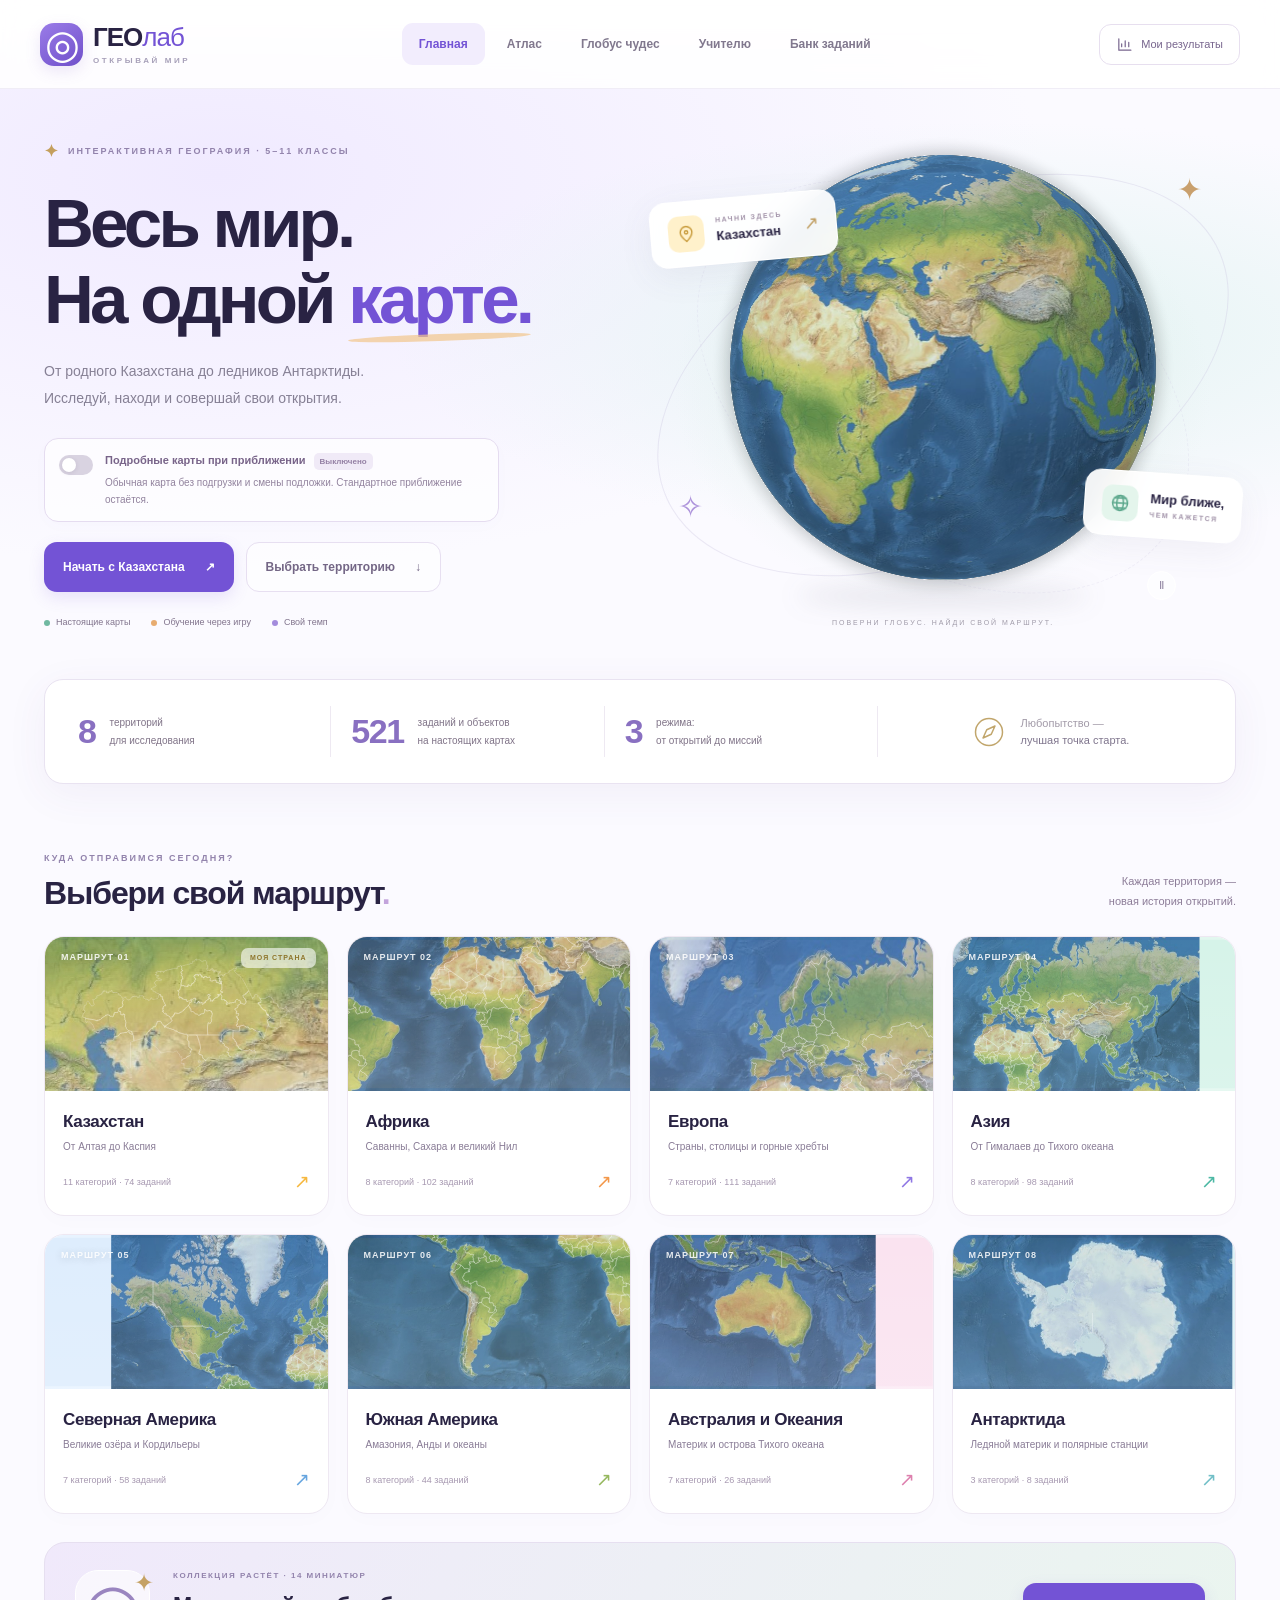
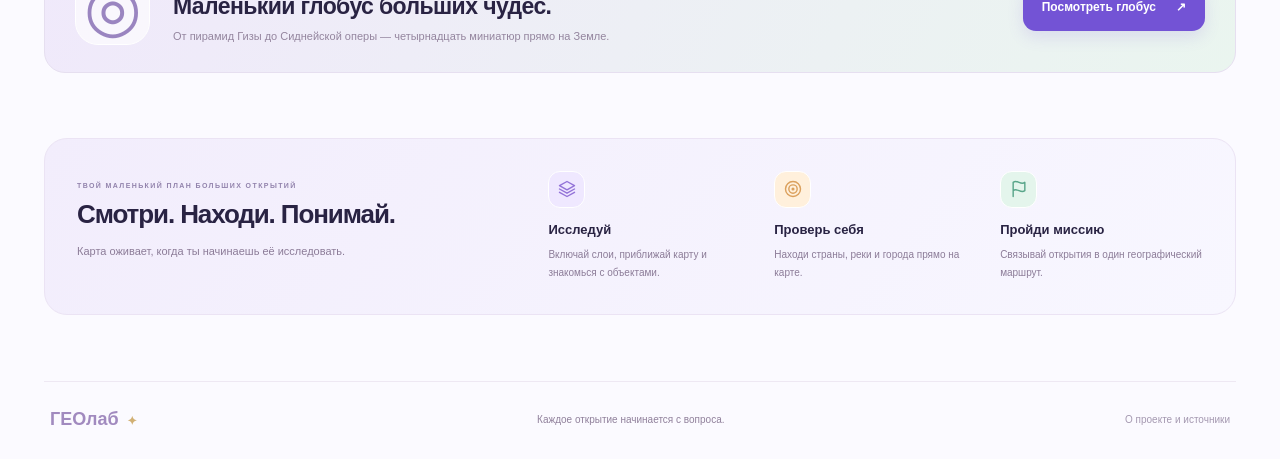
==== commit 64b48313: "Add guided world journey with 14 stops, sourced facts, pause and navigation" ====
--- a/geolab/index.html
+++ b/geolab/index.html
@@ -1,4 +1,4 @@
-<!doctype html><html lang="ru"><head><meta charset="utf-8"><meta name="viewport" content="width=device-width,initial-scale=1"><meta name="theme-color" content="#f6f5ff"><title>ГЕОлаб — весь мир на одной карте</title><meta name="description" content="Красочный интерактивный атлас: Казахстан, материки, физические карты, города, реки и географические экспедиции."><link rel="stylesheet" href="style.css?v=20261028-seven"></head><body>
+<!doctype html><html lang="ru"><head><meta charset="utf-8"><meta name="viewport" content="width=device-width,initial-scale=1"><meta name="theme-color" content="#f6f5ff"><title>ГЕОлаб — весь мир на одной карте</title><meta name="description" content="Красочный интерактивный атлас: Казахстан, материки, физические карты, города, реки и географические экспедиции."><link rel="stylesheet" href="style.css?v=20261029-tour"></head><body>
 <header class="header"><div class="header-inner"><button class="brand" data-home aria-label="ГЕОлаб — главная"><span class="brand-mark" aria-hidden="true">◎</span><span>ГЕО<span class="brand-light">лаб</span><small>ОТКРЫВАЙ МИР</small></span></button><nav aria-label="Главная навигация"><button data-home class="nav-item active" id="navHome">Главная</button><button id="navAtlas" class="nav-item">Атлас</button><button id="navLandmarks" class="nav-item"><span class="nav-landmark-long">Глобус чудес</span><span class="nav-landmark-short">Глобус</span></button><button id="navTeacher" class="nav-item">Учителю</button><button id="navBank" class="nav-item">Банк заданий</button></nav><button class="history-button" id="navHistory"><span data-icon="chart"></span><span>Мои результаты</span></button></div></header>
 <div id="loading" role="status">Собираем мир воедино…</div>
 <div id="homePage" hidden>
@@ -8,7 +8,7 @@
 <section class="landmarks-invite page-width"><div class="invite-globe" aria-hidden="true">◎<span>✦</span></div><div><div class="overline">КОЛЛЕКЦИЯ РАСТЁТ · 14 МИНИАТЮР</div><h2>Маленький глобус больших чудес.</h2><p>От пирамид Гизы до Сиднейской оперы — четырнадцать миниатюр прямо на Земле.</p></div><button id="openLandmarks" class="btn primary">Посмотреть глобус <span>↗</span></button></section><section class="how page-width"><div><div class="overline">ТВОЙ МАЛЕНЬКИЙ ПЛАН БОЛЬШИХ ОТКРЫТИЙ</div><h2>Смотри. Находи. Понимай.</h2><p>Карта оживает, когда ты начинаешь её исследовать.</p></div><div class="steps"><article><span class="step-icon purple" data-icon="layers"></span><h3>Исследуй</h3><p>Включай слои, приближай карту и знакомься с объектами.</p></article><article><span class="step-icon peach" data-icon="target"></span><h3>Проверь себя</h3><p>Находи страны, реки и города прямо на карте.</p></article><article><span class="step-icon mint" data-icon="flag"></span><h3>Пройди миссию</h3><p>Связывай открытия в один географический маршрут.</p></article></div></section>
 </main></div>
 <div id="atlasPage" hidden><main class="atlas-page page-width"><div class="atlas-title-row"><div><button class="back-link" data-home>← Все территории</button><h1 id="regionTitle">Казахстан</h1></div><div class="region-strip" id="regionStrip" aria-label="Выбор территории"></div></div><section class="workspace"><div class="map-column"><div class="map-toolbar"><div class="map-types" role="group" aria-label="Тип карты"><button class="active" data-map="physical">Физическая</button><button data-map="political">Политическая</button><button data-map="admin" id="adminMap">Области</button></div><button id="labelToggle" class="tool-button" title="Названия объектов"><span data-icon="label"></span><span>Названия</span></button><button id="fullscreen" class="tool-button" aria-label="На весь экран"><span data-icon="expand"></span></button></div><div id="mapStage" class="map-stage"><svg id="map" role="img" aria-label="Интерактивная карта. Объекты также доступны в списке под картой."></svg><div class="map-top-label"><span class="pin-dot green"></span><b id="mapTerritoryLabel">КАЗАХСТАН</b><small id="mapLayerLabel">Физическая карта</small></div><div class="map-zoom"><button id="zoomIn" aria-label="Приблизить">+</button><button id="zoomOut" aria-label="Отдалить">−</button><button id="resetMap" aria-label="Восстановить вид">⌖</button></div><div class="north-arrow">N<span>➤</span></div><div class="map-legend" id="mapLegend"></div><div id="mapTip" class="map-tip" role="status"></div><div class="terrain-status-wrap"><span id="terrainStatus" role="status" aria-live="polite"></span><button id="retryTerrain" hidden>Повторить</button></div><div class="map-instruction" id="mapInstruction">Выбери объект на карте, чтобы узнать больше</div></div><div class="map-status"><span class="map-credit"><i></i><span id="mapAttribution">Natural Earth · обзорная карта</span></span><span id="mapHelp">Колесо — масштаб · Перетаскивание — перемещение</span></div><details class="object-access"><summary>Список объектов на карте</summary><div id="objectList"></div></details></div><aside class="sidebar"><div class="mode-tabs" role="group" aria-label="Режим работы"><button data-mode="study" class="active"><span data-icon="compass"></span>Исследование</button><button data-mode="game"><span data-icon="target"></span>Игра</button><button data-mode="mission"><span data-icon="flag"></span>Геомиссия</button></div><div id="sidePanel"></div></aside></section></main></div>
-<div id="landmarksPage" hidden><main class="landmark-page page-width"><div class="landmark-heading"><div><button class="back-link" data-home>← На главную</button><div class="overline">ГЛОБУС ЧУДЕС · ПЕРВАЯ КОЛЛЕКЦИЯ</div><h1>Мир <span>в миниатюре.</span></h1><p>Четырнадцать знакомых силуэтов. Одна маленькая планета.</p></div><span class="landmark-heading-star" aria-hidden="true">✦</span></div><section class="landmark-gallery"><div class="landmark-stage" id="landmarkStage" tabindex="0" role="group" aria-label="Глобус с объёмными достопримечательностями. Перетаскивайте или используйте стрелки на клавиатуре, чтобы повернуть Землю."><div class="landmark-stage-label"><span class="pin-dot purple"></span> КОЛЛЕКЦИЯ 01 <small>МИР В МИНИАТЮРЕ</small></div><div class="landmark-orbit" aria-hidden="true"></div><div class="landmark-floor" aria-hidden="true"></div><canvas id="landmarkEarth" aria-hidden="true"></canvas><svg id="landmarkEarthFallback" aria-hidden="true"></svg><canvas id="landmarkModels" aria-hidden="true"></canvas><div class="landmark-controls"><button id="landmarkPause" aria-label="Остановить вращение" aria-pressed="true">Ⅱ <span>Пауза</span></button><button id="landmarkReset" aria-label="Вернуться к общему виду глобуса">⌖ <span>Общий вид</span></button></div><div class="landmark-zoom"><button id="landmarkZoomIn" aria-label="Приблизить декоративный глобус">+</button><button id="landmarkZoomOut" aria-label="Отдалить декоративный глобус">−</button></div><div class="landmark-stage-hint">Потяни, чтобы повернуть · Нажми на фигурку, чтобы рассмотреть</div></div><aside class="landmark-collection"><div class="panel-eyebrow">НЕБОЛЬШАЯ КОЛЛЕКЦИЯ БОЛЬШИХ ЧУДЕС</div><h2>Четырнадцать мест,<br>которые узнаёт мир.</h2><p class="landmark-intro">Выбери миниатюру — глобус повернётся к ней. Или просто наблюдай за вращением.</p><div class="landmark-count">КОЛЛЕКЦИЯ / 14 МИНИАТЮР</div><div class="landmark-list"><button class="landmark-card" data-landmark="pyramid" aria-pressed="false" style="--monument:#c59d61;--monument-soft:#fcf2de"><span class="monument-glyph" aria-hidden="true"><svg viewBox="0 0 50 50"><path d="M5 39 25 9 45 39Z" fill="#d4ad70"/><path d="m25 9 1 30h19Z" fill="#b58d55"/><path d="M9 34h15M12 29h12M16 23h8" fill="none" stroke="#f2d49d" stroke-width="1"/></svg></span><span><small>01 / ЕГИПЕТ</small><strong>Пирамида Хеопса</strong><em>Гиза</em></span><b>↗</b></button><button class="landmark-card" data-landmark="eiffel" aria-pressed="false" style="--monument:#a9826e;--monument-soft:#f6ece5"><span class="monument-glyph" aria-hidden="true"><svg viewBox="0 0 50 50"><path d="M25 4v7m0 0-3 16-8 17m11-33 3 16 8 17M18 34h14M21 27h8M14 44h7m8 0h7M20 44q5-13 10 0M22 27l6 7m0-7-6 7" fill="none" stroke="#ac8266" stroke-width="2" stroke-linecap="round"/></svg></span><span><small>02 / ФРАНЦИЯ</small><strong>Эйфелева башня</strong><em>Париж</em></span><b>↗</b></button><button class="landmark-card" data-landmark="liberty" aria-pressed="false" style="--monument:#6c9c87;--monument-soft:#e8f4ed"><span class="monument-glyph" aria-hidden="true"><svg viewBox="0 0 50 50"><path d="m17 37 3-18h9l4 18Z" fill="#88b29e"/><circle cx="24" cy="15" r="5" fill="#9ac3ae"/><path d="m29 21 7-10v-5M18 25l-3 5M19 11l-2-4m6 3V5m4 6 3-4m0 7 5-1" stroke="#79a48f" fill="none" stroke-width="3" stroke-linecap="round"/><path d="m33 7 3-6 3 6Z" fill="#e2b567"/><path d="M14 38h20v6H14Z" fill="#cab995"/></svg></span><span><small>03 / США</small><strong>Статуя Свободы</strong><em>Нью-Йорк</em></span><b>↗</b></button><button class="landmark-card" data-landmark="kremlin" aria-pressed="false" style="--monument:#b87967;--monument-soft:#faebe4"><span class="monument-glyph" aria-hidden="true"><svg viewBox="0 0 50 50"><path d="M5 33h40v11H5Z" fill="#bc8069"/><path d="M17 20h16v24H17Z" fill="#bb715b"/><path d="m16 20 9-15 9 15Z" fill="#668471"/><path d="M25 1v5m-3-3h6" stroke="#ba7159" stroke-width="2"/><circle cx="25" cy="26" r="5" fill="#d7be80"/><path d="M25 23v3h3M7 30v5m7-5v5m22-5v5m7-5v5" stroke="#f0d3a4" stroke-width="2"/></svg></span><span><small>04 / РОССИЯ</small><strong>Московский Кремль</strong><em>Москва</em></span><b>↗</b></button><button class="landmark-card" data-landmark="taj" aria-pressed="false" style="--monument:#b6a577;--monument-soft:#f8f3e5"><span class="monument-glyph" aria-hidden="true"><svg viewBox="0 0 50 50"><path d="M13 26h24v16H13Z" fill="#ddd7c2"/><path d="M16 25c-6-8 3-12 9-18 6 6 15 10 9 18Z" fill="#f1e9d5" stroke="#c9bc9b" stroke-width="1"/><path d="M7 18v24m36-24v24M25 4v5M4 43h42" stroke="#bead83" stroke-width="3"/><path d="M21 42V32q4-6 8 0v10" fill="#aa9f82"/></svg></span><span><small>05 / ИНДИЯ</small><strong>Тадж-Махал</strong><em>Агра</em></span><b>↗</b></button><button class="landmark-card" data-landmark="opera" aria-pressed="false" style="--monument:#83a7b0;--monument-soft:#e9f3f6"><span class="monument-glyph" aria-hidden="true"><svg viewBox="0 0 50 50"><path d="M4 38h42v5H4Z" fill="#c6a083"/><path d="M6 37C6 21 17 12 28 9L20 37Z" fill="#f4f0e3" stroke="#b7beb4"/><path d="M19 37c0-14 11-25 24-26L34 37Z" fill="#e4e5dc" stroke="#aebdb7"/><path d="M30 37c1-9 7-15 16-19L42 37Z" fill="#f7f2e4" stroke="#b7beb4"/></svg></span><span><small>06 / АВСТРАЛИЯ</small><strong>Сиднейская опера</strong><em>Сидней</em></span><b>↗</b></button><button class="landmark-card" data-landmark="christ" aria-pressed="false" style="--monument:#91aa89;--monument-soft:#eef4e8"><span class="monument-glyph" aria-hidden="true"><svg viewBox="0 0 50 50"><path d="m5 45 20-16 20 16Z" fill="#9db58d"/><path d="M19 40h12v-5H19Z" fill="#bfc8b4"/><path d="m20 34 2-17h6l3 17Z" fill="#d8dfd1"/><path d="M8 17h34" stroke="#c9d3c2" stroke-width="5" stroke-linecap="round"/><circle cx="25" cy="10" r="5" fill="#dfe6d8"/></svg></span><span><small>07 / БРАЗИЛИЯ</small><strong>Христос-Искупитель</strong><em>Рио-де-Жанейро</em></span><b>↗</b></button><button class="landmark-card" data-landmark="wall" aria-pressed="false" style="--monument:#a99a76;--monument-soft:#f4f1e5"><span class="monument-glyph" aria-hidden="true"><svg viewBox="0 0 50 50"><path d="m3 42 11-24 12 12 12-18 10 30Z" fill="#b4c69c"/><path d="m5 26 9-5 11 7 13-11 8 3v8l-8-3-13 11-11-7-9 5Z" fill="#c4b28d"/><path d="M9 14h10v15H9Zm25-9h10v20H34Z" fill="#c4b28d"/><path d="M8 12h4v5h4v-5h4m13-9h4v5h4V3h4" fill="none" stroke="#d9c9a5" stroke-width="3"/></svg></span><span><small>08 / КИТАЙ</small><strong>Великая китайская стена</strong><em>Бадалин</em></span><b>↗</b></button><button class="landmark-card" data-landmark="colosseum" aria-pressed="false" style="--monument:#b59d79;--monument-soft:#f6efe1"><span class="monument-glyph" aria-hidden="true"><svg viewBox="0 0 50 50"><path d="M5 16v21c0 10 40 10 40 0V16Z" fill="#d2ba96"/><ellipse cx="25" cy="16" rx="20" ry="9" fill="#ead5ae"/><ellipse cx="25" cy="16" rx="14" ry="5" fill="#b29b79"/><path d="M9 26v-5q3-4 6 0v7m5 2v-6q3-5 6 0v7m5-1v-6q3-5 6 0v5m-28 8v-5q3-4 6 0v7m5 2v-6q3-5 6 0v7m5-1v-6q3-4 6 0v5" fill="#a58e70"/><path d="M6 29q19 9 38 0M6 39q19 9 38 0" stroke="#f1ddba" stroke-width="2" fill="none"/></svg></span><span><small>09 / ИТАЛИЯ</small><strong>Колизей</strong><em>Рим</em></span><b>↗</b></button><button class="landmark-card" data-landmark="burj" aria-pressed="false" style="--monument:#8ba7b7;--monument-soft:#eaf3f7"><span class="monument-glyph" aria-hidden="true"><svg viewBox="0 0 50 50"><path d="M20 44V24h4V12h3V4h2v16h4v13h4v11Z" fill="#a5bdca"/><path d="M27 4V1M22 43V27m5 16V15m5 28V25M16 44h25" stroke="#779aaf" stroke-width="1.5"/><path d="M24 25h4m-4 7h8m-8 6h12" stroke="#dfe9ed"/></svg></span><span><small>10 / ОАЭ</small><strong>Бурдж-Халифа</strong><em>Дубай</em></span><b>↗</b></button><button class="landmark-card" data-landmark="moai" aria-pressed="false" style="--monument:#9e8e76;--monument-soft:#f3efe5"><span class="monument-glyph" aria-hidden="true"><svg viewBox="0 0 50 50"><path d="M3 41h44v5H3Z" fill="#a8b88b"/><path d="M5 40V24h4V11h10v29Zm14 0V23h5V6h12v34Zm17 0V25h3V15h8v25Z" fill="#a99a83"/><path d="M10 18h8m7-4h10m5 8h6M14 19l-2 9h5m13-13-2 13h6m9-5-1 9h4" fill="none" stroke="#796f5d" stroke-width="2"/></svg></span><span><small>11 / ЧИЛИ</small><strong>Моаи</strong><em>Рапануи</em></span><b>↗</b></button><button class="landmark-card" data-landmark="fuji" aria-pressed="false" style="--monument:#98adb8;--monument-soft:#edf3f6"><span class="monument-glyph" aria-hidden="true"><svg viewBox="0 0 50 50"><path d="m3 41 18-28h8l18 28Z" fill="#95aab7"/><path d="m15 23 6-10h8l7 11-7-3-5 4-4-3Z" fill="#fffaf0"/><path d="M6 43h39" stroke="#a7bb91" stroke-width="4"/><path d="M10 39V29m0 5-5-5m5 3 5-4" stroke="#9a816d" stroke-width="2"/><g fill="#e6b5c7"><circle cx="5" cy="28" r="4"/><circle cx="11" cy="25" r="5"/><circle cx="16" cy="28" r="4"/></g></svg></span><span><small>12 / ЯПОНИЯ</small><strong>Фудзи</strong><em>Хонсю</em></span><b>↗</b></button><button class="landmark-card" data-landmark="machu" aria-pressed="false" style="--monument:#89a174;--monument-soft:#eff3e7"><span class="monument-glyph" aria-hidden="true"><svg viewBox="0 0 50 50"><path d="m6 37 6-19 7 11L32 4l9 12 6 24Z" fill="#7d9d79"/><path d="M5 43h36v-7H8v-6h30v-6H13" stroke="#b2bb8e" stroke-width="4" fill="none"/><path d="M14 25v-9l5-4 5 4v9m1 7v-9l5-4 5 4v9" fill="#d0c5a8"/><path d="M18 25v-5m12 12v-5" stroke="#7b8065" stroke-width="3"/></svg></span><span><small>13 / ПЕРУ</small><strong>Мачу-Пикчу</strong><em>Анды</em></span><b>↗</b></button><button class="landmark-card" data-landmark="baiterek" aria-pressed="false" style="--monument:#bfa252;--monument-soft:#fbf4dd"><span class="monument-glyph" aria-hidden="true"><svg viewBox="0 0 50 50"><path d="M12 44h26" stroke="#bcc8ad" stroke-width="4"/><path d="m15 42 7-19m13 19-7-19M25 43V23M13 16l9 15m15-15-9 15" fill="none" stroke="#b9c8c5" stroke-width="2.5"/><circle cx="25" cy="13" r="10" fill="#d7b956"/><path d="M24 4c-7 5-7 13 0 18m3-18c6 5 6 13 0 18M16 10h18m-18 6h18" stroke="#f2dda0" fill="none" stroke-width="1"/></svg></span><span><small>14 / КАЗАХСТАН</small><strong>Байтерек</strong><em>Астана</em></span><b>↗</b></button></div><div class="landmark-note"><span aria-hidden="true">✧</span><p id="landmarkNote" aria-live="polite">Миниатюры увеличены для красоты. Их основания находятся у настоящих мест на Земле.</p></div><div class="landmark-decoration-label">ПРОСТО ПОТОМУ, ЧТО МИР КРАСИВ.</div></aside></section></main></div>
+<div id="landmarksPage" hidden><main class="landmark-page page-width"><div class="landmark-heading"><div><button class="back-link" data-home>← На главную</button><div class="overline">ГЛОБУС ЧУДЕС · ПЕРВАЯ КОЛЛЕКЦИЯ</div><h1>Мир <span>в миниатюре.</span></h1><p>Четырнадцать знакомых силуэтов. Одна маленькая планета.</p></div><span class="landmark-heading-star" aria-hidden="true">✦</span></div><section class="landmark-tour" id="landmarkTour" aria-label="Путешествие вокруг света"><div id="tourIntro" class="tour-intro"><span class="tour-emblem" aria-hidden="true">✧</span><div><div class="overline">ОДНА ПЛАНЕТА · 14 ОСТАНОВОК</div><h2>Отправимся вокруг света?</h2><p>Начнём в Астане. Пролетаем над миром, останавливаемся у чудес и узнаём по одному факту. Около 2 минут.</p></div><button class="btn primary" id="tourStart">Начать путешествие <span>→</span></button></div><div id="tourBody" hidden><div class="tour-topline"><span class="tour-route-label">ВОКРУГ СВЕТА <b id="tourCounter">01 / 14</b></span><span id="tourStatus" role="status">Отправляемся</span><button id="tourClose" class="tour-close" aria-label="Закрыть маршрут и остаться у текущей миниатюры">×</button></div><div class="tour-content"><div class="tour-destination"><h2 id="tourTitle"></h2><p id="tourPlace"></p></div><div class="tour-story" aria-live="polite" aria-atomic="true"><p id="tourFact"></p><a id="tourSource" target="_blank" rel="noopener noreferrer"></a></div></div><div class="tour-bottom"><span class="tour-helper">Можно остановиться и рассмотреть</span><div class="tour-actions"><button id="tourPrevious" aria-label="Предыдущая остановка">← Назад</button><button id="tourPause" class="tour-pause" aria-pressed="false">Ⅱ Пауза</button><button id="tourNext">Дальше →</button><button id="tourRestart" hidden>Ещё раз ↻</button></div></div><div class="tour-progress" aria-hidden="true"><span id="tourProgress"></span></div></div></section><section class="landmark-gallery"><div class="landmark-stage" id="landmarkStage" tabindex="0" role="group" aria-label="Глобус с объёмными достопримечательностями. Перетаскивайте или используйте стрелки на клавиатуре, чтобы повернуть Землю."><div class="landmark-stage-label"><span class="pin-dot purple"></span> КОЛЛЕКЦИЯ 01 <small>МИР В МИНИАТЮРЕ</small></div><div class="landmark-orbit" aria-hidden="true"></div><div class="landmark-floor" aria-hidden="true"></div><canvas id="landmarkEarth" aria-hidden="true"></canvas><svg id="landmarkEarthFallback" aria-hidden="true"></svg><canvas id="landmarkModels" aria-hidden="true"></canvas><div class="landmark-controls"><button id="landmarkPause" aria-label="Остановить вращение" aria-pressed="true">Ⅱ <span>Пауза</span></button><button id="landmarkReset" aria-label="Вернуться к общему виду глобуса">⌖ <span>Общий вид</span></button></div><div class="landmark-zoom"><button id="landmarkZoomIn" aria-label="Приблизить декоративный глобус">+</button><button id="landmarkZoomOut" aria-label="Отдалить декоративный глобус">−</button></div><div class="landmark-stage-hint">Потяни, чтобы повернуть · Нажми на фигурку, чтобы рассмотреть</div></div><aside class="landmark-collection"><div class="panel-eyebrow">НЕБОЛЬШАЯ КОЛЛЕКЦИЯ БОЛЬШИХ ЧУДЕС</div><h2>Четырнадцать мест,<br>которые узнаёт мир.</h2><p class="landmark-intro">Выбери миниатюру — глобус повернётся к ней. Или просто наблюдай за вращением.</p><div class="landmark-count">КОЛЛЕКЦИЯ / 14 МИНИАТЮР</div><div class="landmark-list"><button class="landmark-card" data-landmark="pyramid" aria-pressed="false" style="--monument:#c59d61;--monument-soft:#fcf2de"><span class="monument-glyph" aria-hidden="true"><svg viewBox="0 0 50 50"><path d="M5 39 25 9 45 39Z" fill="#d4ad70"/><path d="m25 9 1 30h19Z" fill="#b58d55"/><path d="M9 34h15M12 29h12M16 23h8" fill="none" stroke="#f2d49d" stroke-width="1"/></svg></span><span><small>01 / ЕГИПЕТ</small><strong>Пирамида Хеопса</strong><em>Гиза</em></span><b>↗</b></button><button class="landmark-card" data-landmark="eiffel" aria-pressed="false" style="--monument:#a9826e;--monument-soft:#f6ece5"><span class="monument-glyph" aria-hidden="true"><svg viewBox="0 0 50 50"><path d="M25 4v7m0 0-3 16-8 17m11-33 3 16 8 17M18 34h14M21 27h8M14 44h7m8 0h7M20 44q5-13 10 0M22 27l6 7m0-7-6 7" fill="none" stroke="#ac8266" stroke-width="2" stroke-linecap="round"/></svg></span><span><small>02 / ФРАНЦИЯ</small><strong>Эйфелева башня</strong><em>Париж</em></span><b>↗</b></button><button class="landmark-card" data-landmark="liberty" aria-pressed="false" style="--monument:#6c9c87;--monument-soft:#e8f4ed"><span class="monument-glyph" aria-hidden="true"><svg viewBox="0 0 50 50"><path d="m17 37 3-18h9l4 18Z" fill="#88b29e"/><circle cx="24" cy="15" r="5" fill="#9ac3ae"/><path d="m29 21 7-10v-5M18 25l-3 5M19 11l-2-4m6 3V5m4 6 3-4m0 7 5-1" stroke="#79a48f" fill="none" stroke-width="3" stroke-linecap="round"/><path d="m33 7 3-6 3 6Z" fill="#e2b567"/><path d="M14 38h20v6H14Z" fill="#cab995"/></svg></span><span><small>03 / США</small><strong>Статуя Свободы</strong><em>Нью-Йорк</em></span><b>↗</b></button><button class="landmark-card" data-landmark="kremlin" aria-pressed="false" style="--monument:#b87967;--monument-soft:#faebe4"><span class="monument-glyph" aria-hidden="true"><svg viewBox="0 0 50 50"><path d="M5 33h40v11H5Z" fill="#bc8069"/><path d="M17 20h16v24H17Z" fill="#bb715b"/><path d="m16 20 9-15 9 15Z" fill="#668471"/><path d="M25 1v5m-3-3h6" stroke="#ba7159" stroke-width="2"/><circle cx="25" cy="26" r="5" fill="#d7be80"/><path d="M25 23v3h3M7 30v5m7-5v5m22-5v5m7-5v5" stroke="#f0d3a4" stroke-width="2"/></svg></span><span><small>04 / РОССИЯ</small><strong>Московский Кремль</strong><em>Москва</em></span><b>↗</b></button><button class="landmark-card" data-landmark="taj" aria-pressed="false" style="--monument:#b6a577;--monument-soft:#f8f3e5"><span class="monument-glyph" aria-hidden="true"><svg viewBox="0 0 50 50"><path d="M13 26h24v16H13Z" fill="#ddd7c2"/><path d="M16 25c-6-8 3-12 9-18 6 6 15 10 9 18Z" fill="#f1e9d5" stroke="#c9bc9b" stroke-width="1"/><path d="M7 18v24m36-24v24M25 4v5M4 43h42" stroke="#bead83" stroke-width="3"/><path d="M21 42V32q4-6 8 0v10" fill="#aa9f82"/></svg></span><span><small>05 / ИНДИЯ</small><strong>Тадж-Махал</strong><em>Агра</em></span><b>↗</b></button><button class="landmark-card" data-landmark="opera" aria-pressed="false" style="--monument:#83a7b0;--monument-soft:#e9f3f6"><span class="monument-glyph" aria-hidden="true"><svg viewBox="0 0 50 50"><path d="M4 38h42v5H4Z" fill="#c6a083"/><path d="M6 37C6 21 17 12 28 9L20 37Z" fill="#f4f0e3" stroke="#b7beb4"/><path d="M19 37c0-14 11-25 24-26L34 37Z" fill="#e4e5dc" stroke="#aebdb7"/><path d="M30 37c1-9 7-15 16-19L42 37Z" fill="#f7f2e4" stroke="#b7beb4"/></svg></span><span><small>06 / АВСТРАЛИЯ</small><strong>Сиднейская опера</strong><em>Сидней</em></span><b>↗</b></button><button class="landmark-card" data-landmark="christ" aria-pressed="false" style="--monument:#91aa89;--monument-soft:#eef4e8"><span class="monument-glyph" aria-hidden="true"><svg viewBox="0 0 50 50"><path d="m5 45 20-16 20 16Z" fill="#9db58d"/><path d="M19 40h12v-5H19Z" fill="#bfc8b4"/><path d="m20 34 2-17h6l3 17Z" fill="#d8dfd1"/><path d="M8 17h34" stroke="#c9d3c2" stroke-width="5" stroke-linecap="round"/><circle cx="25" cy="10" r="5" fill="#dfe6d8"/></svg></span><span><small>07 / БРАЗИЛИЯ</small><strong>Христос-Искупитель</strong><em>Рио-де-Жанейро</em></span><b>↗</b></button><button class="landmark-card" data-landmark="wall" aria-pressed="false" style="--monument:#a99a76;--monument-soft:#f4f1e5"><span class="monument-glyph" aria-hidden="true"><svg viewBox="0 0 50 50"><path d="m3 42 11-24 12 12 12-18 10 30Z" fill="#b4c69c"/><path d="m5 26 9-5 11 7 13-11 8 3v8l-8-3-13 11-11-7-9 5Z" fill="#c4b28d"/><path d="M9 14h10v15H9Zm25-9h10v20H34Z" fill="#c4b28d"/><path d="M8 12h4v5h4v-5h4m13-9h4v5h4V3h4" fill="none" stroke="#d9c9a5" stroke-width="3"/></svg></span><span><small>08 / КИТАЙ</small><strong>Великая китайская стена</strong><em>Бадалин</em></span><b>↗</b></button><button class="landmark-card" data-landmark="colosseum" aria-pressed="false" style="--monument:#b59d79;--monument-soft:#f6efe1"><span class="monument-glyph" aria-hidden="true"><svg viewBox="0 0 50 50"><path d="M5 16v21c0 10 40 10 40 0V16Z" fill="#d2ba96"/><ellipse cx="25" cy="16" rx="20" ry="9" fill="#ead5ae"/><ellipse cx="25" cy="16" rx="14" ry="5" fill="#b29b79"/><path d="M9 26v-5q3-4 6 0v7m5 2v-6q3-5 6 0v7m5-1v-6q3-5 6 0v5m-28 8v-5q3-4 6 0v7m5 2v-6q3-5 6 0v7m5-1v-6q3-4 6 0v5" fill="#a58e70"/><path d="M6 29q19 9 38 0M6 39q19 9 38 0" stroke="#f1ddba" stroke-width="2" fill="none"/></svg></span><span><small>09 / ИТАЛИЯ</small><strong>Колизей</strong><em>Рим</em></span><b>↗</b></button><button class="landmark-card" data-landmark="burj" aria-pressed="false" style="--monument:#8ba7b7;--monument-soft:#eaf3f7"><span class="monument-glyph" aria-hidden="true"><svg viewBox="0 0 50 50"><path d="M20 44V24h4V12h3V4h2v16h4v13h4v11Z" fill="#a5bdca"/><path d="M27 4V1M22 43V27m5 16V15m5 28V25M16 44h25" stroke="#779aaf" stroke-width="1.5"/><path d="M24 25h4m-4 7h8m-8 6h12" stroke="#dfe9ed"/></svg></span><span><small>10 / ОАЭ</small><strong>Бурдж-Халифа</strong><em>Дубай</em></span><b>↗</b></button><button class="landmark-card" data-landmark="moai" aria-pressed="false" style="--monument:#9e8e76;--monument-soft:#f3efe5"><span class="monument-glyph" aria-hidden="true"><svg viewBox="0 0 50 50"><path d="M3 41h44v5H3Z" fill="#a8b88b"/><path d="M5 40V24h4V11h10v29Zm14 0V23h5V6h12v34Zm17 0V25h3V15h8v25Z" fill="#a99a83"/><path d="M10 18h8m7-4h10m5 8h6M14 19l-2 9h5m13-13-2 13h6m9-5-1 9h4" fill="none" stroke="#796f5d" stroke-width="2"/></svg></span><span><small>11 / ЧИЛИ</small><strong>Моаи</strong><em>Рапануи</em></span><b>↗</b></button><button class="landmark-card" data-landmark="fuji" aria-pressed="false" style="--monument:#98adb8;--monument-soft:#edf3f6"><span class="monument-glyph" aria-hidden="true"><svg viewBox="0 0 50 50"><path d="m3 41 18-28h8l18 28Z" fill="#95aab7"/><path d="m15 23 6-10h8l7 11-7-3-5 4-4-3Z" fill="#fffaf0"/><path d="M6 43h39" stroke="#a7bb91" stroke-width="4"/><path d="M10 39V29m0 5-5-5m5 3 5-4" stroke="#9a816d" stroke-width="2"/><g fill="#e6b5c7"><circle cx="5" cy="28" r="4"/><circle cx="11" cy="25" r="5"/><circle cx="16" cy="28" r="4"/></g></svg></span><span><small>12 / ЯПОНИЯ</small><strong>Фудзи</strong><em>Хонсю</em></span><b>↗</b></button><button class="landmark-card" data-landmark="machu" aria-pressed="false" style="--monument:#89a174;--monument-soft:#eff3e7"><span class="monument-glyph" aria-hidden="true"><svg viewBox="0 0 50 50"><path d="m6 37 6-19 7 11L32 4l9 12 6 24Z" fill="#7d9d79"/><path d="M5 43h36v-7H8v-6h30v-6H13" stroke="#b2bb8e" stroke-width="4" fill="none"/><path d="M14 25v-9l5-4 5 4v9m1 7v-9l5-4 5 4v9" fill="#d0c5a8"/><path d="M18 25v-5m12 12v-5" stroke="#7b8065" stroke-width="3"/></svg></span><span><small>13 / ПЕРУ</small><strong>Мачу-Пикчу</strong><em>Анды</em></span><b>↗</b></button><button class="landmark-card" data-landmark="baiterek" aria-pressed="false" style="--monument:#bfa252;--monument-soft:#fbf4dd"><span class="monument-glyph" aria-hidden="true"><svg viewBox="0 0 50 50"><path d="M12 44h26" stroke="#bcc8ad" stroke-width="4"/><path d="m15 42 7-19m13 19-7-19M25 43V23M13 16l9 15m15-15-9 15" fill="none" stroke="#b9c8c5" stroke-width="2.5"/><circle cx="25" cy="13" r="10" fill="#d7b956"/><path d="M24 4c-7 5-7 13 0 18m3-18c6 5 6 13 0 18M16 10h18m-18 6h18" stroke="#f2dda0" fill="none" stroke-width="1"/></svg></span><span><small>14 / КАЗАХСТАН</small><strong>Байтерек</strong><em>Астана</em></span><b>↗</b></button></div><div class="landmark-note"><span aria-hidden="true">✧</span><p id="landmarkNote" aria-live="polite">Миниатюры увеличены для красоты. Их основания находятся у настоящих мест на Земле.</p></div><div class="landmark-decoration-label">ПРОСТО ПОТОМУ, ЧТО МИР КРАСИВ.</div></aside></section></main></div>
 <footer class="site-footer page-width"><button class="footer-brand" data-home>ГЕОлаб<span>✦</span></button><span>Каждое открытие начинается с вопроса.</span><button id="sources">О проекте и источники</button></footer>
 <dialog id="modal"><button class="modal-close" id="closeModal" aria-label="Закрыть">×</button><div id="modalBody"></div></dialog>
-<script src="assets/d3.min.js"></script><script src="globe.js"></script><script src="terrain.js?v=20261028-sticky"></script><script src="landmarks.js?v=20261028-fourteen"></script><script src="app.js?v=20261028-wonders"></script></body></html>
+<script src="assets/d3.min.js"></script><script src="globe.js"></script><script src="terrain.js?v=20261028-sticky"></script><script src="landmarks.js?v=20261029-tour"></script><script src="app.js?v=20261028-wonders"></script></body></html>
--- a/geolab/style.css
+++ b/geolab/style.css
@@ -18,3 +18,10 @@
 
 /* The expanded collection scrolls beside the globe on larger screens. */
 .landmark-collection{height:680px;min-height:0}.landmark-collection>*{flex-shrink:0}.landmark-count{font-size:7px;letter-spacing:1.5px;color:#b09bbb;margin:0 0 10px}.landmark-list{flex:1 1 auto;min-height:0;overflow-y:auto;padding:1px 5px 1px 1px;scrollbar-width:thin;scrollbar-color:#d3c4df transparent;overscroll-behavior:contain}.landmark-list .landmark-card{width:100%;min-height:84px;padding:13px 12px}.landmark-list .landmark-card:last-child{margin-bottom:2px}.landmark-collection .landmark-note{margin-top:15px}.landmark-collection .landmark-decoration-label{margin-top:0;padding-top:18px}@media(max-width:1120px){.landmark-collection{height:600px}}@media(max-width:850px){.landmark-collection{height:575px}.landmark-list .landmark-card{padding:12px 9px;min-height:79px}.landmark-collection h2{font-size:23px}.landmark-collection .landmark-intro{font-size:10px;margin-bottom:17px}}@media(max-width:660px){.landmark-collection{height:auto}.landmark-list{flex:none;overflow:visible;padding:0;overscroll-behavior:auto}.landmark-list .landmark-card{padding:15px;min-height:86px}.landmark-collection h2{font-size:26px}.landmark-collection .landmark-intro{font-size:11px;margin-bottom:20px}.landmark-count{margin-bottom:12px}}
+
+/* A guided route stays above the canvas, leaving every miniature visible. */
+.landmark-tour{margin:0 0 20px;border:1px solid #e3daef;border-radius:20px;background:linear-gradient(110deg,#f0eafb,#edf5ef);overflow:hidden;color:#756181}.tour-intro{display:flex;align-items:center;gap:20px;padding:23px 27px}.tour-emblem{font-size:46px;color:#b09bce;flex:none}.tour-intro>div{flex:1;min-width:0}.tour-intro .overline{font-size:7px;letter-spacing:1.5px}.landmark-tour h2{font-size:23px;font-weight:600;letter-spacing:-.7px;margin:7px 0}.tour-intro p{font-size:11px;line-height:1.8;color:#8b7899;margin:0;max-width:560px}.tour-intro .btn{flex:none}.tour-topline{display:flex;align-items:center;gap:18px;padding:14px 25px 0}.tour-route-label{font-size:8px;letter-spacing:1.4px;color:#a18caf}.tour-route-label b{margin-left:14px;font-weight:500;color:#80619f;white-space:nowrap}#tourStatus{font-size:10px;color:#95829f;margin-left:auto}.tour-close{background:transparent;border:0;color:#9d88ad;font-size:24px;line-height:1;width:34px;height:34px;border-radius:8px}.tour-close:hover{background:#ffffff7a}.tour-content{display:grid;grid-template-columns:240px 1fr;gap:25px;padding:3px 27px 15px;align-items:start}.tour-destination h2{margin:5px 0 6px;line-height:1.25}.tour-destination>p{font-size:11px;color:#a08baa;margin:0}.tour-story>p{font-size:13px;line-height:1.8;margin:4px 0 5px;max-width:680px;min-height:47px}.tour-story a{font-size:9px;color:#a38bb4;text-decoration:underline;text-underline-offset:3px}.tour-bottom{display:flex;align-items:center;gap:10px;padding:0 25px 18px}.tour-helper{font-size:9px;color:#ac97b6}.tour-actions{display:flex;gap:7px;margin-left:auto;flex-wrap:wrap}.tour-actions button{font:inherit;font-size:11px;padding:10px 15px;min-height:38px;border:1px solid #dfd3eb;border-radius:10px;background:#ffffff94;color:#8b709e}.tour-actions .tour-pause{color:#fff;background:#9b7cbe;border-color:#9b7cbe;min-width:110px}.tour-actions button:hover{filter:brightness(.97)}.tour-actions button:disabled{opacity:.4;cursor:default}.tour-progress{height:3px;background:#ded6e9}.tour-progress>span{display:block;height:100%;width:0;background:#ad8ecd}.tour-actions button:focus-visible,.tour-close:focus-visible{outline:2px solid #9f7ac5;outline-offset:3px}
+@media(max-width:850px){.tour-intro{gap:14px;padding:21px}.tour-emblem{display:none}.tour-intro .btn{font-size:11px;padding:13px}.tour-content{grid-template-columns:190px 1fr;gap:17px;padding:5px 22px 15px}.tour-story>p{font-size:12px}.tour-helper{display:none}.tour-topline{padding:12px 20px 0}.tour-bottom{padding:0 20px 17px}}
+@media(max-width:660px){.landmark-tour{border-radius:17px;margin-bottom:15px}.tour-intro{flex-wrap:wrap;gap:14px;padding:21px}.tour-intro>div{flex-basis:100%}.tour-intro .btn{min-height:43px}.landmark-tour h2{font-size:23px}.tour-intro p{font-size:11px}.tour-topline{flex-wrap:wrap;gap:3px 9px;padding:10px 17px 0}.tour-route-label{font-size:7px;letter-spacing:1px}#tourStatus{order:3;flex-basis:100%;margin:0 0 6px;font-size:9px}.tour-close{margin-left:auto}.tour-content{grid-template-columns:1fr;gap:10px;padding:3px 19px 16px}.tour-story>p{font-size:12px;min-height:65px}.tour-bottom{padding:0 16px 16px}.tour-actions{width:100%;margin:0;gap:6px}.tour-actions button{flex:1;padding:10px 7px;font-size:10px;min-height:42px}.tour-actions .tour-pause{min-width:100px}.tour-story a{display:inline-block;padding:4px 0}.tour-progress{height:4px}}
+
+@media(max-width:660px){.landmark-page.is-touring .landmark-stage{height:clamp(310px,50svh,380px)}.is-active .tour-story>p{min-height:0}.landmark-tour{scroll-margin-top:12px}.is-active .tour-content{padding-bottom:11px;gap:8px}.is-active .tour-bottom{padding-bottom:13px}}
